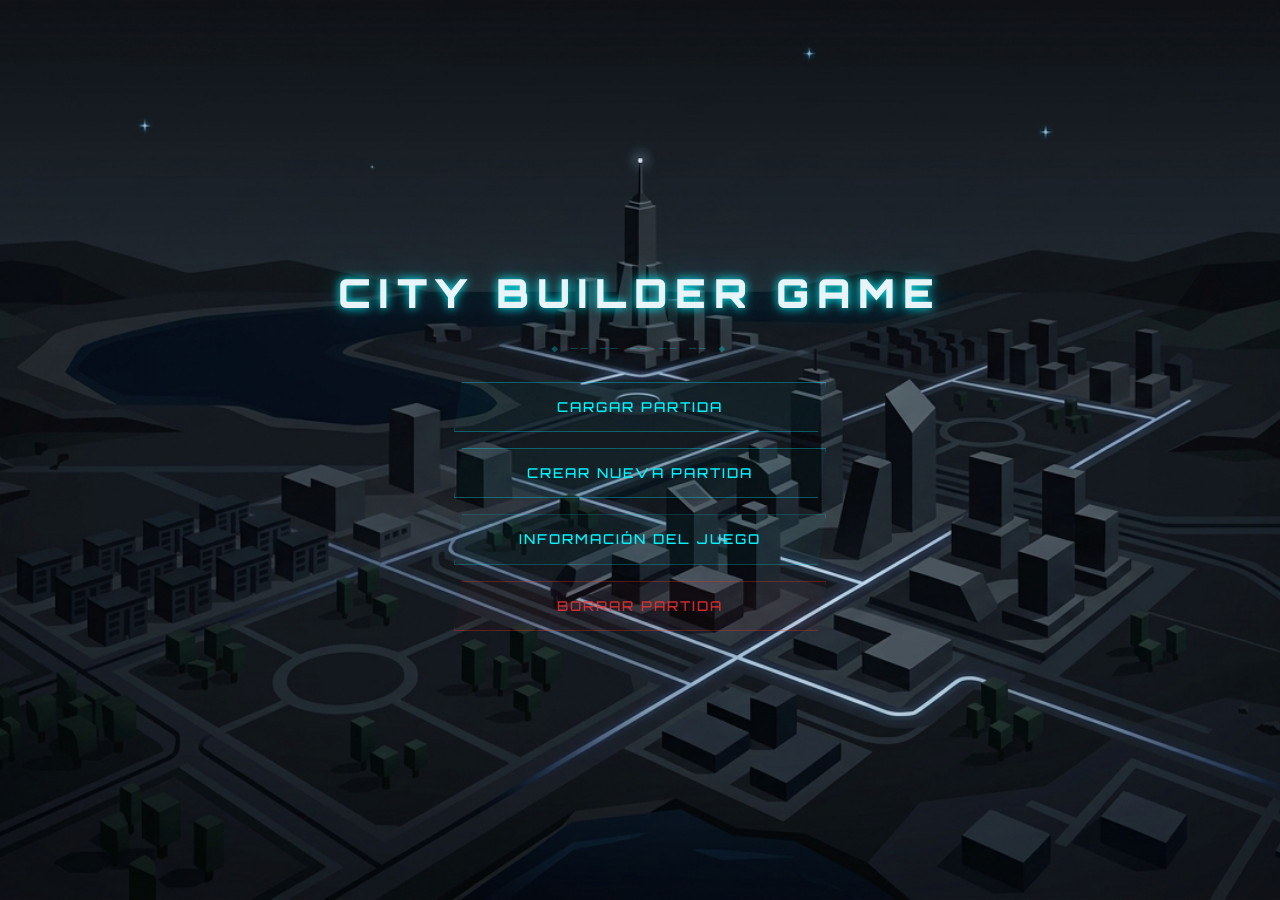
==== index.html @ 66d09039 "First commit" ====
<!DOCTYPE html>
<html lang="es">

<head>
    <meta charset="UTF-8">
    <meta name="viewport" content="width=device-width, initial-scale=1.0">
    <title>City Builder Game</title>
    <link href="https://cdn.jsdelivr.net/npm/bootstrap@5.3.8/dist/css/bootstrap.min.css" rel="stylesheet">
    <link rel="stylesheet" href="base.css">
    <link rel="stylesheet" href="typography.css">
    <link rel="stylesheet" href="buttons.css">
    <link rel="stylesheet" href="screens.css">
    <link rel="stylesheet" href="components.css">
    <link rel="stylesheet" href="panels.css">
    <link rel="stylesheet" href="map.css">
    <link rel="stylesheet" href="responsive.css">

    <!-- MODELOS BASE (van primero porque los demás dependen de ellos) -->
    <script src="../../js/models/Building.js"></script>
    <script src="../../js/models/ResidentialBuilding.js"></script>
    <script src="../../js/models/CommercialBuilding.js"></script>
    <script src="../../js/models/IndustrialBuilding.js"></script>
    <script src="../../js/models/ServiceBuilding.js"></script>
    <script src="../../js/models/UtilityPlant.js"></script>
    <script src="../../js/models/Park.js"></script>
    <script src="../../js/models/Road.js"></script>
    <script src="../../js/models/Cell.js"></script>
    <script src="../../js/models/Grid.js"></script>
    <script src="../../js/models/Citizen.js"></script>
    <script src="../../js/models/City.js"></script>
    <script src="../../js/services/CityService.js"></script>

    <!-- MANAGERS (dependen de los modelos) -->
    <script src="../../js/managers/BuildingManager.js"></script>
    <script src="../../js/managers/CitizenManager.js"></script>
    <script src="../../js/managers/ResourceManager.js"></script>
    <script src="../../js/managers/ScoreManager.js"></script>
    <script src="../../js/managers/TurnSystem.js"></script>

    <!-- SERVICIOS -->
    <script src="../../js/services/NewsService.js"></script>
    <script src="../../js/services/WeatherService.js"></script>
    <script src="../../js/services/RoutingService.js"></script>

    <!-- UI -->
    <script src="../../js/ui/GridRenderer.js"></script>
    <script src="../../js/ui/EventHandler.js"></script>

    <!-- UTILS -->
    <script src="../../js/utils/helpers.js"></script>
    <script src="../../js/services/CityBuilderStorage.js"></script>

</head>

<body>
    <!-- ==================== PANTALLA DE INICIO  ====================-->
    <div id="initial-page" class="screen active">
        <div class="container min-vh-100 d-flex flex-column justify-content-center align-items-center">
            <div class="text-center mb-4">
                <h1 id="game-title">City Builder Game
                </h1>
            </div>
            <div id="buttons" class="d-grid gap-3 col-11 col-sm-8 col-md-6 col-lg-4 mx-auto">
                <button id="btn-load-game-page" type="button" class="btn btn-primary btn-lg shadow-sm">Cargar
                    partida</button>
                <button id="btn-new-city-page" type="button" class="btn btn-light btn-lg shadow-sm">Crear nueva
                    partida</button>
                <button id="btn-game-rules-page" type="button" class="btn btn-light btn-lg shadow-sm">Información del
                    juego</button>
                <button id="btn-delete-game-page" type="button" class="btn btn-danger btn-lg shadow-sm">Borrar
                    partida</button>
            </div>
        </div>
    </div>

    <!-- ==================== PANTALLA CARGAR CIUDAD ==================== -->
    <div id="load-game-page" class="screen load-game city-creation">
        <button class="btn btn-black btn-back" id="return">← Volver</button>
        <div class="create-container">
            <div class="create-header">
                <h1 class="screen-title d-flex flex-column justify-content-center text-center">
                    Cargar partida
                </h1>
            </div>

            <div class="form-section">
                <h2 class="screen-title">Selecciona una ciudad guardada</h2>
                <div id="saved-games-list" class="list-group">
                    <h2 class="screen-subtitle">No hay ciudades guardadas</h2>
                </div>

            </div>

            <div class="d-grid mt-3" id="button-div">
                <button class="btn-primary btn-xl btn-full" id="btn-load-game">
                    Cargar Ciudad
                </button>
            </div>
            <div class="d-grid mt-3">
                <button class="btn-primary btn-xl btn-full" id="btn-load-json">
                    Importar ciudad desde JSON
                </button>
            </div>
        </div>
    </div>

    <!-- ==================== PANTALLA INFORMACION DE JUEGO ==================== -->
    <div id="game-info-page" class="screen">
        <button class="btn btn-black btn-back" id="btn-info-back-page">← Volver</button>
        <div class="create-container">
            <div class="create-header">
                <h1 class="screen-title d-flex flex-column justify-content-center text-center">Información del juego
                </h1>
            </div>
            <p class="parragraph-info-page">Asumes el rol de alcalde de una ciudad virtual con el objetivo de hacerla
                crecer y prosperar. Cuentas con
                un capital inicial de <span id="dinero">$50,000</span> para comenzar a construir la infraestructura.
                Las calles deben
                establecerse antes que cualquier edificio, ya que toda construcción requiere una vía adyacente. Es
                indispensable que construyas plantas de electricidad y agua para mantener la ciudad en funcionamiento —
                si alguno de estos recursos se agota, la partida finaliza. La construcción de zonas residenciales te
                permitirá atraer habitantes, los comercios e industrias les ofrecerán empleo, y los servicios como
                parques u hospitales mantendrán su bienestar. El juego avanza por turnos: en cada uno se generan
                recursos, crece la población y se actualiza tu puntuación. Tu desempeño se evalúa en función del tamaño
                de la ciudad, la economía y la felicidad de tus ciudadanos. Las decisiones que tomes definirán el futuro
                de tu ciudad.</p>
        </div>
    </div>

    <!-- ==================== PANTALLA BORRAR PARTIDA ==================== -->
    <div id="delete-game-page" class="screen">
        <button class="btn btn-black btn-back" id="return-page">← Volver</button>
        <div class="create-container">
            <div class="create-header">
                <h1 class="screen-title d-flex flex-column justify-content-center text-center">
                    Borrar partida
                </h1>
            </div>
            <div class="form-section">
                <h2 class="screen-title">Selecciona una ciudad guardada</h2>
                <div id="delete-games-list" class="list-group">
                    <h2 class="screen-subtitle">No hay ciudades guardadas</h2>
                </div>

            </div>
            <div class="d-grid mt-3">
                <button class="btn-primary btn-xl btn-full" id="delete-game-button">Borrar partida</button>
            </div>
        </div>
    </div>

    <!-- ==================== PANTALLA CREACIÓN DE CIUDAD ==================== -->
    <div id="city-info-page" class="screen city-creation">
        <button class="btn btn-black btn-back" id="btn-back-page">← Volver</button>
        <div class="create-container">
            <div class="create-header">
                <h1 id="title" class="d-flex flex-column justify-content-center align-items-center">
                    Fundar Nueva Ciudad</h1>
            </div>

            <!-- Identidad -->
            <div class="form-section">
                <h2 class="screen-title">Identidad</h2>
                <div class="row g-3">
                    <div class="col-l-12 col-sm-6">
                        <label
                            class="screen-subtitle d-flex flex-column justify-content-center align-items-center">Nombre
                            de la Ciudad</label>
                        <input type="text" id="input-city-name" class="form-control form-input" maxlength="1000"
                            placeholder="Ej: Manizales" required />
                    </div>
                    <div class="col-12 col-sm-6">
                        <label
                            class="screen-subtitle d-flex flex-column justify-content-center align-items-center">Nombre
                            del Alcalde</label>
                        <input type="text" id="input-mayor-name" class="form-control form-input" maxlength="50"
                            placeholder="Ingresa un nombre" required />
                    </div>
                </div>
            </div>

            <!-- Región -->
            <div class="form-section">
                <h2 class="screen-title">Región Geográfica
                </h2>
                <div class="row g-3">
                    <div class="col-12">
                        <label
                            class="screen-subtitle form-label d-flex flex-column justify-content-center align-items-center">Ciudad
                            de Colombia</label>
                        <select id="input-region" class="form-select form-input">
                            <option value="" required>— Selecciona una opción —</option>
                        </select>
                    </div>
                </div>
            </div>

            <!-- Configuracion del juego -->

            <div class="form-section">
                <h2 class="screen-title">Configuración del
                    juego
                </h2>
                <div class="row g-3">
                    <div class="col-12 col-sm-4">

                        <label
                            class="screen-subtitle d-flex flex-column justify-content-center align-items-center">Tamaño
                            del Mapa</label>
                        <div class="range-container">
                            <input type="range" id="input-map-size" class="screen-subtitle form-range" min="15" max="30"
                                value=15 step="1" />
                            <span id="map-size-display" class="screen-title range-display">15×15</span>
                        </div>
                    </div>
                    <div class="col-12 col-sm-4">
                        <label
                            class="screen-subtitle form-label d-flex flex-column justify-content-center align-items-center">Duración
                            del Turno (seg)</label>
                        <input type="number" id="input-turn-duration" class="form-control form-input" min="5" max="120"
                            value="5" required />
                    </div>
                    <div class="col-12 col-sm-4">
                        <label
                            class="screen-subtitle form-label d-flex flex-column justify-content-center align-items-center">Tasa
                            de Crecimiento (ciudadanos/turno)</label>
                        <input type="number" id="input-growth-rate" class="form-control form-input" min="1" max="10"
                            value="1" required />
                    </div>

                    <div class="row g-3">
                        <div class="col-12 col-sm-4">
                            <label
                                class=" screen-subtitle form-label d-flex flex-column justify-content-center align-items-center">Electricidad
                                inicial</label>
                            <input type="number" id="input-init-electricity" class="form-control form-input" min="0"
                                value="0" />
                        </div>
                        <div class="col-12 col-sm-4">
                            <label
                                class="screen-subtitle form-label d-flex flex-column justify-content-center align-items-center">Agua
                                inicial</label>
                            <input type="number" id="input-init-water" class="form-control form-input" min="0"
                                value="0" />
                        </div>
                        <div class="col-12 col-sm-4">
                            <label
                                class="screen-subtitle form-label d-flex flex-column justify-content-center align-items-center">Alimentos
                                iniciales</label>
                            <input type="number" id="input-init-food" class="form-control form-input" min="0"
                                value="0" />
                        </div>
                    </div>
                </div>
            </div>

            <!-- Acción -->
            <div class="d-grid mt-3" id="button-div">
                <button class="btn-primary btn-xl btn-full" id="btn-create-game">
                    🏗️ Fundar Ciudad
                </button>
            </div>
        </div>
    </div>

    <!--  ==================== PANTALLA DE JUEGO  ====================-->
    <div id="game-page" class=" screen city-creation">
        <header id="header">
            <div id="header-inner">

                <!-- Izquierda: botón + ciudad/alcalde -->
                <div id="header-left">
                    <button type="button" id="return-start-page">Menú principal</button>
                    <br>
                    <div id="container-city">
                        <h6 id="city-name"></h6>
                        <h6 id="city-mayor"></h6>
                    </div>
                </div>

                <!-- Centro: título -->
                <div id="header-center">
                    <h3 id="screen-title">City Builder Game</h3>
                </div>

                <!-- Derecha: recursos -->
                <div id="header-right">
                    <br>
                    <div id="resources-edit-panel" class="mb-4">
                        <span id="money">💵 $50,000</span>
                        <div class="resource-edit-row">
                            <label class="resource-edit-label">⚡</label>
                            <input type="number" id="edit-electricity" class="resource-edit-input" min="0" value="0" />
                            <button class="resource-edit-btn" data-resource="electricity">✓</button>
                        </div>
                        <div class="resource-edit-row">
                            <label class="resource-edit-label">💧</label>
                            <input type="number" id="edit-water" class="resource-edit-input" min="0" value="0" />
                            <button class="resource-edit-btn" data-resource="water">✓</button>
                        </div>
                        <div class="resource-edit-row">
                            <label class="resource-edit-label">🌾</label>
                            <input type="number" id="edit-food" class="resource-edit-input" min="0" value="0" />
                            <button class="resource-edit-btn" data-resource="food">✓</button>
                        </div>
                        <span id="population">👥 0</span>
                        <span id="happiness">😊 0%</span>
                    </div>
                    <div class="puntuation">
                        <h5 class="subtitles">Puntuación</h5>
                        <div id="score-panel">
                            <h4>0</h4>
                        </div>
                    </div>

                </div>
        </header>
        <div class="row">
            <aside class="col-lg-2 bg-light sidebar p-3">
                <h5 class="subtitles">Construcción</h5>

                <div class="list-group">
                    <div id="house-actions" class="d-flex flex-row">
                        <button id="btn-house" class="list-group-item list-group-item-action"
                            data-image="../../assets/icons/House.png" data-type="house">Casa</button>
                        <button class="chevron" data-target="house-info">∨</button>
                    </div>
                    <div id="house-info"></div>

                    <div id="apartment-actions" class="d-flex flex-row">
                        <button id="btn-apartment" class="list-group-item list-group-item-action"
                            data-image="../../assets/icons/Apartment.png" data-type="apartment">Apartamento</button>
                        <button class="chevron" data-target="apartment-info">∨</button>
                    </div>
                    <div id="apartment-info"></div>

                    <div id="store-actions" class="d-flex flex-row">
                        <button id="btn-store" class="list-group-item list-group-item-action"
                            data-image="../../assets/icons/Store.png" data-type="store">Tienda</button>
                        <button class="chevron" data-target="store-info">∨</button>
                    </div>
                    <div id="store-info"></div>

                    <div id="mall-actions" class="d-flex flex-row">
                        <button id="btn-commercial-center" class="list-group-item list-group-item-action"
                            data-image="../../assets/icons/Mall.png" data-type="commercial-center">Centro
                            Comercial</button>
                        <button class="chevron" data-target="mall-info">∨</button>
                    </div>
                    <div id="mall-info"></div>

                    <div id="factory-actions" class="d-flex flex-row">
                        <button id="btn-factory" class="list-group-item list-group-item-action"
                            data-image="../../assets/icons/Factory.png" data-type="factory">Fábrica</button>
                        <button class="chevron" data-target="factory-info">∨</button>
                    </div>
                    <div id="factory-info"></div>

                    <div id="farm-actions" class="d-flex flex-row">
                        <button id="btn-farm" class="list-group-item list-group-item-action"
                            data-image="../../assets/icons/Farm.png" data-type="farm">Granja</button>
                        <button class="chevron" data-target="farm-info">∨</button>
                    </div>
                    <div id="farm-info"></div>

                    <div id="police-actions" class="d-flex flex-row">
                        <button id="btn-police-station" class="list-group-item list-group-item-action"
                            data-image="../../assets/icons/Police-station.png"
                            data-type="police-station">Policía</button>
                        <button class="chevron" data-target="police-info">∨</button>
                    </div>
                    <div id="police-info"></div>

                    <div id="firestation-actions" class="d-flex flex-row">
                        <button id="btn-firefighters" class="list-group-item list-group-item-action"
                            data-image="../../assets/icons/Firefighter-station.png"
                            data-type="firefighter-station">Bomberos</button>
                        <button class="chevron" data-target="firestation-info">∨</button>
                    </div>
                    <div id="firestation-info"></div>

                    <div id="hospital-actions" class="d-flex flex-row">
                        <button id="btn-hospital" class="list-group-item list-group-item-action"
                            data-image="../../assets/icons/Hospital.png" data-type="hospital">Hospital</button>
                        <button class="chevron" data-target="hospital-info">∨</button>
                    </div>
                    <div id="hospital-info"></div>

                    <div id="electricPlant-actions" class="d-flex flex-row">
                        <button id="btn-power-plant" class="list-group-item list-group-item-action"
                            data-image="../../assets/icons/Power-plant.png" data-type="power-plant">Planta
                            Eléctrica</button>
                        <button class="chevron" data-target="electricPlant-info">∨</button>
                    </div>
                    <div id="electricPlant-info"></div>

                    <div id="waterPlant-actions" class="d-flex flex-row">
                        <button id="btn-water-plant" class="list-group-item list-group-item-action"
                            data-image="../../assets/icons/Water-plant.png" data-type="water-plant">Planta de
                            Agua</button>
                        <button class="chevron" data-target="waterPlant-info">∨</button>
                    </div>
                    <div id="waterPlant-info"></div>

                    <div id="park-actions" class="d-flex flex-row">
                        <button id="btn-park" class="list-group-item list-group-item-action"
                            data-image="../../assets/icons/Park.png" data-type="park">Parque</button>
                        <button class="chevron" data-target="park-info">∨</button>
                    </div>
                    <div id="park-info"></div>

                    <div id="road-actions" class="d-flex flex-row">
                        <button id="btn-road" class="list-group-item list-group-item-action"
                            data-image="../../assets/icons/Road.png" data-type="road">Vía</button>
                        <button class="chevron" data-target="road-info">∨</button>
                    </div>
                    <div id="road-info"></div>

                    <button id="btn-demolish" class="list-group-item list-group-item-action text-danger"
                        data-type="demolish">Demoler</button>

                    <hr>
                    <button id="btn-route" class="btn btn-primary w-100 mb-2">Calcular Ruta</button>
                    <button id="export" class="btn btn-warning w-100">Exportar</button>
                </div>
            </aside>

            <!-- Mapa Central -->
            <main id="map-container" class="col-lg-7 p-3">
                <table id="grid"></table>
            </main>

            <!-- Sidebar Derecho -->
            <aside class="col-lg-3 bg-light p-3">

                <h5 class="subtitles">Clima</h5>
                <div id="weather-widget" class="mb-4">
                    <p id="city-temperature">Temperatura: -- °C</p>
                    <p id="city-condition">Condición: --</p>
                    <p id="city-humidity">Humedad: --%</p>
                    <p id="city-wind-velocity">Velocidad del viento: --</p>
                </div>

                <h5 class="subtitles">Noticias</h5>
                <div id="news-panel">
                    <div class="card mb-2">
                        <div class="card-body">
                            <h6 id="news-title">Título noticia</h6>
                            <p id="news-info">Descripción breve...</p>
                        </div>
                    </div>
                </div>

                <hr>

            </aside>

        </div>
    </div>

    <!--  ==================== PANTALLA DE GAME OVER  ====================-->
    <div id="game-over-page" class="screen city-creation">
        <div class="game-over-container">
            <h1 id="game-over-title">⚠ CIUDAD COLAPSADA</h1>
            <p id="game-over-reason"></p>
            <p id="game-over-score"></p>
            <button type="button" id="btn-game-over-menu" class="btn-back">← Volver al menú</button>
        </div>
    </div>
</body>

</html>
---- base.css ----
@import url('https://fonts.googleapis.com/css2?family=Orbitron:wght@400;500;700;900&family=Share+Tech+Mono&family=Exo+2:wght@300;400;600;700&display=swap');

:root {
    --neon-cyan: #00f5ff;
    --neon-green: #39ff14;
    --neon-amber: #ffb700;
    --neon-red: #ff3131;
    --bg-deep: #050810;
    --bg-panel: #0a0f1e;
    --bg-card: #0d1428;
    --bg-surface: #111827;
    --border-glow: rgba(0, 245, 255, 0.25);
    --border-subtle: rgba(0, 245, 255, 0.08);
    --text-primary: #e8f4f8;
    --text-secondary: #8bafc4;
    --text-muted: #4a6b7c;
    --shadow-neon: 0 0 20px rgba(0, 245, 255, 0.3), 0 0 60px rgba(0, 245, 255, 0.1);
    --shadow-panel: 0 8px 32px rgba(0, 0, 0, 0.6), 0 2px 8px rgba(0, 0, 0, 0.4);
    --grid-line: rgba(0, 245, 255, 0.04);
}

*, *::before, *::after {
    box-sizing: border-box;
    margin: 0;
    padding: 0;
}

html {
    scroll-behavior: smooth;
}

body {
    font-family: 'Exo 2', sans-serif;
    background-color: var(--bg-deep);
    color: var(--text-primary);
    min-height: 100vh;
    overflow-x: hidden;
    position: relative;
    /* ← elimina display: flex, align-items y justify-content */
}

/* Grid de fondo atmosférico */
body::before {
    content: '';
    position: fixed;
    inset: 0;
    background-image:
        linear-gradient(var(--grid-line) 1px, transparent 1px),
        linear-gradient(90deg, var(--grid-line) 1px, transparent 1px);
    background-size: 40px 40px;
    pointer-events: none;
    z-index: 0;
}

/* Gradiente de viñeta */
body::after {
    content: '';
    position: fixed;
    inset: 0;
    background: radial-gradient(ellipse at center, transparent 40%, rgba(5, 8, 16, 0.7) 100%);
    pointer-events: none;
    z-index: 0;
}

/* Scrollbar personalizado */
::-webkit-scrollbar { width: 6px; height: 6px; }
::-webkit-scrollbar-track { background: var(--bg-deep); }
::-webkit-scrollbar-thumb { background: var(--neon-cyan); border-radius: 3px; opacity: 0.5; }
::-webkit-scrollbar-thumb:hover { background: var(--neon-cyan); }
---- typography.css ----
/* ===== TÍTULOS ===== */
#screen-title,
#title,
#game-title {
    font-family: 'Orbitron', sans-serif;
    font-weight: 900;
    letter-spacing: 0.2em;
    text-transform: uppercase;
    color: var(--text-primary);
    text-shadow: 0 0 10px var(--neon-cyan), 0 0 30px rgba(0, 245, 255, 0.3);
    margin-bottom: 1.5rem !important;
    line-height: 1.2;
}

.screen-title {
    font-family: 'Orbitron', sans-serif;
    font-weight: 700;
    letter-spacing: 0.15em;
    text-transform: uppercase;
    color: var(--text-primary);
    text-shadow: 0 0 8px rgba(0, 245, 255, 0.4);
    margin-bottom: 1rem !important;
    font-size: 1rem;
    position: relative;
    display: inline-block;
}

.screen-title::after {
    content: '';
    position: absolute;
    bottom: -4px;
    left: 0;
    width: 40px;
    height: 2px;
    background: var(--neon-cyan);
    box-shadow: 0 0 8px var(--neon-cyan);
}

.screen-subtitle {
    font-family: 'Exo 2', sans-serif;
    font-weight: 400;
    color: var(--text-secondary);
    font-size: 0.85rem;
    letter-spacing: 0.05em;
}

.subtitles {
    font-family: 'Orbitron', sans-serif;
    font-weight: 700;
    font-size: 0.75rem;
    letter-spacing: 0.2em;
    text-transform: uppercase;
    text-align: center;
    color: var(--neon-cyan);
    margin-bottom: 0.75rem;
    text-shadow: 0 0 8px rgba(21, 45, 45, 0.5);
}

.article-title {
    font-family: 'Exo 2', sans-serif;
    font-weight: 600;
    font-size: 0.85rem;
    color: var(--text-primary);
    line-height: 1.3;
}

.parragraph-info-page {
    font-family: 'Exo 2', sans-serif;
    font-weight: 400;
    letter-spacing: 0.03em;
    color: var(--text-secondary);
    line-height: 1.8;
    font-size: 1rem;
    max-width: 700px;
    margin: 0 auto 2rem auto;
    border-left: 2px solid var(--neon-cyan);
    padding-left: 1.5rem;
}

#dinero {
    font-family: 'Share Tech Mono', monospace;
    font-weight: 700;
    color: var(--neon-amber);
    text-shadow: 0 0 8px rgba(255, 183, 0, 0.5);
}

/* Recursos en el header */
#money, #electricity, #water, #food, #population, #happiness {
    font-family: 'Share Tech Mono', monospace;
    font-size: 0.85rem;
    letter-spacing: 0.05em;
    padding: 3px 10px;
    background: rgba(0, 245, 255, 0.05);
    border: 1px solid var(--border-subtle);
    border-radius: 3px;
    transition: all 0.3s;
    white-space: nowrap;
}

#money { color: var(--neon-amber); border-color: rgba(255, 183, 0, 0.2); }
#electricity { color: #ffe066; border-color: rgba(255, 224, 102, 0.2); }
#water { color: #60b4ff; border-color: rgba(96, 180, 255, 0.2); }
#food { color: var(--neon-green); border-color: rgba(57, 255, 20, 0.2); }
#population { color: var(--neon-cyan); border-color: var(--border-subtle); }
#happiness { color: #ff9ff3; border-color: rgba(255, 159, 243, 0.2); }

#city-name, #city-mayor {
    font-family: 'Share Tech Mono', monospace;
    font-size: 0.75rem;
    color: var(--text-secondary);
    letter-spacing: 0.08em;
}
---- buttons.css ----
/* ===== BOTONES MENÚ PRINCIPAL ===== */
#buttons .btn {
    background: transparent;
    border: 1px solid var(--border-glow);
    border-radius: 0;
    font-family: 'Orbitron', sans-serif;
    font-weight: 500;
    font-size: 0.85rem;
    text-transform: uppercase;
    letter-spacing: 0.15em;
    padding: 14px 24px;
    transition: all 0.3s cubic-bezier(0.25, 0.8, 0.25, 1);
    position: relative;
    overflow: hidden;
    clip-path: polygon(8px 0%, 100% 0%, calc(100% - 8px) 100%, 0% 100%);
}

#buttons .btn::before {
    content: '';
    position: absolute;
    inset: 0;
    background: linear-gradient(90deg, transparent, rgba(0, 245, 255, 0.05), transparent);
    transform: translateX(-100%);
    transition: transform 0.5s ease;
}

#buttons .btn:hover::before {
    transform: translateX(100%);
}

#buttons .btn-primary,
#buttons .btn-light {
    border-color: rgba(0, 245, 255, 0.3);
    color: var(--neon-cyan);
    background: rgba(0, 245, 255, 0.03);
}

#buttons .btn-primary:hover,
#buttons .btn-light:hover {
    background: rgba(0, 245, 255, 0.1);
    border-color: var(--neon-cyan);
    color: #fff;
    box-shadow: var(--shadow-neon), inset 0 0 20px rgba(0, 245, 255, 0.05);
    transform: translateY(-2px);
    text-shadow: 0 0 8px var(--neon-cyan);
}

#buttons .btn-danger {
    border-color: rgba(255, 49, 49, 0.3);
    color: rgba(255, 49, 49, 0.8);
    background: rgba(255, 49, 49, 0.03);
}

#buttons .btn-danger:hover {
    background: rgba(255, 49, 49, 0.1);
    border-color: var(--neon-red);
    color: #fff;
    box-shadow: 0 0 20px rgba(255, 49, 49, 0.4), 0 0 60px rgba(255, 49, 49, 0.1);
    transform: translateY(-2px);
    text-shadow: 0 0 8px var(--neon-red);
}

/* ===== BOTÓN VOLVER ===== */
.btn-back,
#return, #return-page, #btn-back-page, #btn-info-back-page {
    font-family: 'Orbitron', sans-serif;
    font-size: 0.7rem;
    font-weight: 500;
    letter-spacing: 0.15em;
    text-transform: uppercase;
    color: var(--text-secondary) !important;
    background: transparent;
    border: 1px solid var(--border-subtle);
    padding: 8px 16px;
    border-radius: 0;
    position: absolute !important;
    top: 20px;
    left: 20px;
    z-index: 10;
    transition: all 0.3s;
    clip-path: polygon(6px 0%, 100% 0%, calc(100% - 6px) 100%, 0% 100%);
}

.btn-back:hover,
#return:hover, #return-page:hover, #btn-back-page:hover, #btn-info-back-page:hover {
    color: var(--neon-cyan) !important;
    border-color: var(--border-glow);
    background: rgba(0, 245, 255, 0.05);
    box-shadow: 0 0 10px rgba(0, 245, 255, 0.2);
}

/* ===== BOTÓN FUNDAR CIUDAD ===== */
#btn-create-game {
    font-family: 'Orbitron', sans-serif;
    font-weight: 700;
    font-size: 0.9rem;
    letter-spacing: 0.2em;
    text-transform: uppercase;
    background: linear-gradient(135deg, rgba(0, 245, 255, 0.15), rgba(0, 245, 255, 0.05));
    border: 1px solid var(--neon-cyan);
    color: var(--neon-cyan);
    padding: 16px 32px;
    border-radius: 0;
    cursor: pointer;
    transition: all 0.3s;
    width: 100%;
    clip-path: polygon(12px 0%, 100% 0%, calc(100% - 12px) 100%, 0% 100%);
    text-shadow: 0 0 8px rgba(0, 245, 255, 0.5);
}

#btn-create-game:hover {
    background: linear-gradient(135deg, rgba(0, 245, 255, 0.25), rgba(0, 245, 255, 0.1));
    box-shadow: var(--shadow-neon);
    transform: translateY(-2px);
    color: #fff;
}

/* ===== BOTÓN CARGAR / BORRAR ===== */
#btn-load-game,
#delete-game-button, #btn-load-json {
    font-family: 'Orbitron', sans-serif;
    font-weight: 700;
    font-size: 0.8rem;
    letter-spacing: 0.15em;
    text-transform: uppercase;
    background: rgba(0, 245, 255, 0.08);
    border: 1px solid var(--border-glow);
    color: var(--neon-cyan);
    padding: 14px 24px;
    border-radius: 0;
    cursor: pointer;
    transition: all 0.3s;
    width: 100%;
    clip-path: polygon(10px 0%, 100% 0%, calc(100% - 10px) 100%, 0% 100%);
}

#btn-load-game:hover {
    background: rgba(0, 245, 255, 0.15);
    box-shadow: var(--shadow-neon);
    color: #fff;
}

#delete-game-button {
    border-color: rgba(255, 49, 49, 0.4);
    color: var(--neon-red);
    background: rgba(255, 49, 49, 0.05);
}

#delete-game-button:hover {
    background: rgba(255, 49, 49, 0.15);
    box-shadow: 0 0 20px rgba(255, 49, 49, 0.3);
    color: #fff;
}

/* ===== BOTONES SIDEBAR JUEGO ===== */
.list-group-item {
    background: transparent !important;
    border: none !important;
    border-bottom: 1px solid var(--border-subtle) !important;
    color: var(--text-secondary) !important;
    font-family: 'Exo 2', sans-serif;
    font-size: 0.82rem;
    font-weight: 600;
    letter-spacing: 0.05em;
    text-transform: uppercase;
    padding: 8px 12px !important;
    transition: all 0.2s;
    border-radius: 0 !important;
    position: relative;
}

.list-group-item::before {
    content: '▸';
    color: var(--neon-cyan);
    opacity: 0;
    margin-right: 6px;
    transition: opacity 0.2s;
    font-size: 0.7rem;
}

.list-group-item:hover {
    background: rgba(0, 245, 255, 0.06) !important;
    color: var(--neon-cyan) !important;
    padding-left: 18px !important;
}

.list-group-item:hover::before {
    opacity: 1;
}

.list-group-item.active {
    background: rgba(0, 245, 255, 0.12) !important;
    color: var(--neon-cyan) !important;
    border-color: var(--border-glow) !important;
    box-shadow: inset 2px 0 0 var(--neon-cyan);
    text-shadow: 0 0 6px rgba(0, 245, 255, 0.4);
}

.list-group-item.text-danger {
    color: rgba(255, 49, 49, 0.7) !important;
}

.list-group-item.text-danger:hover {
    color: var(--neon-red) !important;
    background: rgba(255, 49, 49, 0.06) !important;
}

/* Botones acción sidebar */
#btn-route {
    font-family: 'Orbitron', sans-serif;
    font-size: 0.65rem;
    letter-spacing: 0.1em;
    background: rgba(0, 245, 255, 0.08);
    border: 1px solid var(--border-glow);
    color: var(--neon-cyan);
    border-radius: 0;
    transition: all 0.3s;
    clip-path: polygon(6px 0%, 100% 0%, calc(100% - 6px) 100%, 0% 100%);
}

#export{
    font-family: 'Orbitron', sans-serif;
    font-size: 0.65rem;
    letter-spacing: 0.1em;
    background: rgba(0, 245, 255, 0.08);
    border: 1px solid var(--border-glow);
    color: var(--neon-green);
    border-radius: 0;
    transition: all 0.3s;
    clip-path: polygon(6px 0%, 100% 0%, calc(100% - 6px) 100%, 0% 100%);
}

#btn-load-json{
    color: var(--neon-green);
}

#btn-route:hover, #btn-route.active {
    background: rgba(0, 245, 255, 0.2);
    box-shadow: 0 0 12px rgba(0, 245, 255, 0.3);
    color: #fff;
}

#save-game-button {
    font-family: 'Orbitron', sans-serif;
    font-size: 0.65rem;
    letter-spacing: 0.1em;
    background: rgba(57, 255, 20, 0.08);
    border: 1px solid rgba(57, 255, 20, 0.3);
    color: var(--neon-green);
    border-radius: 0;
    transition: all 0.3s;
    clip-path: polygon(6px 0%, 100% 0%, calc(100% - 6px) 100%, 0% 100%);
}

#save-game-button:hover {
    background: rgba(57, 255, 20, 0.15);
    box-shadow: 0 0 12px rgba(57, 255, 20, 0.3);
    color: #fff;
}

/* Botón menú principal */
#return-start-page {
    font-family: 'Orbitron', sans-serif;
    font-size: 0.6rem;
    letter-spacing: 0.1em;
    text-transform: uppercase;
    background: rgba(0, 245, 255, 0.05);
    border: 1px solid var(--border-subtle);
    color: var(--text-secondary);
    padding: 6px 12px;
    width: auto;
    min-width: 110px;
    transition: all 0.3s;
    border-radius: 0;
}

#return-start-page:hover {
    color: var(--neon-cyan);
    border-color: var(--border-glow);
    background: rgba(0, 245, 255, 0.1);
}

.chevron {
    background: transparent;
    border: none;
    border-bottom: 1px solid var(--border-subtle);
    color: white;
    font-size: 0.7rem;
    padding: 8px 8px;
    cursor: pointer;
    transition: all 0.2s;
    font-family: 'Share Tech Mono', monospace;
    line-height: 1;
    flex-shrink: 0;
}

.chevron:hover {
    color: var(--neon-cyan);
    text-shadow: 0 0 6px rgba(0, 245, 255, 0.6);
    background: rgba(0, 245, 255, 0.06);
}

.chevron.open {
    color: var(--neon-cyan);
    text-shadow: 0 0 8px rgba(0, 245, 255, 0.5);
}

.building-info-list{
    color: white;
    text-shadow: 0 0 8px rgba(0, 245, 255, 0.5);
}
---- screens.css ----
/* ===== SISTEMA DE PANTALLAS ===== */
html, body {
    height: 100%;
    overflow: hidden; /* ← el body no hace scroll, solo la pantalla activa */
}

.screen {
    display: none;
    width: 100%;
    height: 100vh;
    overflow-y: auto;
    overflow-x: hidden;
    position: fixed; /* ← cada pantalla ocupa toda la ventana */
    top: 0;
    left: 0;
    z-index: 0;
}

.screen.active {
    display: block;
    z-index: 1;
}

/* ===== FONDOS ===== */
#initial-page {
    background-image: url('../../assets/FondoInicio.png');
    background-size: cover;
    background-position: center;
    background-repeat: no-repeat;
    background-color: var(--bg-deep);
    display: flex;
    align-items: center;
    justify-content: center;
}

#load-game-page,
#delete-game-page,
#game-info-page {
    background-image: url('../../assets/FondoCargarBorrarInfo.jpeg');
    background-size: cover;
    background-position: center;
    background-repeat: no-repeat;
    background-color: var(--bg-deep);
}

#city-info-page {
    background-image: url('../../assets/FondoCrearCiudad.png');
    background-size: cover;
    background-position: center;
    background-repeat: no-repeat;
    background-color: var(--bg-deep);
}

#game-page {
    background-color: var(--bg-deep);
    padding: 0;
    display: flex;
    flex-direction: column;
}

/* ===== ANIMACIÓN TÍTULO INICIO ===== */
#initial-page #screen-title {
    font-size: clamp(1.8rem, 5vw, 3.5rem);
    animation: titleGlow 3s ease-in-out infinite alternate;
}

@keyframes titleGlow {
    from { text-shadow: 0 0 10px var(--neon-cyan), 0 0 30px rgba(0, 245, 255, 0.3); }
    to   { text-shadow: 0 0 20px var(--neon-cyan), 0 0 60px rgba(0, 245, 255, 0.5), 0 0 100px rgba(0, 245, 255, 0.2); }
}

#initial-page .text-center::after {
    content: '◆ ── ── ── ── ── ◆';
    display: block;
    font-family: 'Share Tech Mono', monospace;
    color: rgba(0, 245, 255, 0.3);
    font-size: 0.7rem;
    letter-spacing: 0.3em;
    margin-top: 0.5rem;
}

#game-over-page {
    background-color: var(--bg-deep);
    display: flex;
    align-items: center;
    justify-content: center;
}

.game-over-container {
    display: flex;
    flex-direction: column;
    align-items: center;
    gap: 20px;
    text-align: center;
    padding: 2rem;
}

#game-over-title {
    font-family: 'Orbitron', sans-serif;
    font-size: clamp(1.5rem, 5vw, 3rem);
    color: var(--neon-red);
    text-shadow: 0 0 20px rgba(255, 49, 49, 0.6), 0 0 60px rgba(255, 49, 49, 0.3);
    animation: titleGlow 1.5s ease-in-out infinite alternate;
    letter-spacing: 0.2em;
}

@keyframes gameOverGlow {
    from { text-shadow: 0 0 20px rgba(255, 49, 49, 0.6); }
    to   { text-shadow: 0 0 40px rgba(255, 49, 49, 0.9), 0 0 80px rgba(255, 49, 49, 0.4); }
}

#game-over-title {
    animation: gameOverGlow 1.5s ease-in-out infinite alternate;
}

#game-over-reason {
    font-family: 'Share Tech Mono', monospace;
    font-size: 1.1rem;
    color: var(--text-secondary);
    letter-spacing: 0.1em;
}

#game-over-score {
    font-family: 'Share Tech Mono', monospace;
    font-size: 1.3rem;
    color: var(--neon-amber);
    text-shadow: 0 0 10px rgba(255, 183, 0, 0.5);
}

#btn-game-over-menu {
    font-family: 'Orbitron', sans-serif;
    font-size: 0.8rem;
    letter-spacing: 0.15em;
    text-transform: uppercase;
    background: rgba(255, 49, 49, 0.08);
    border: 1px solid rgba(255, 49, 49, 0.4);
    color: var(--neon-red);
    padding: 12px 28px;
    border-radius: 0;
    cursor: pointer;
    transition: background-color 0.3s, border-color 0.3s, color 0.3s;
    clip-path: polygon(10px 0%, 100% 0%, calc(100% - 10px) 100%, 0% 100%);
}

#btn-game-over-menu:hover {
    background: rgba(255, 49, 49, 0.2);
    border-color: var(--neon-red);
    color: #fff;
    box-shadow: 0 0 20px rgba(255, 49, 49, 0.4);
}

/* ===== CONTENEDOR FORMULARIOS ===== */
.city-creation {
    font-family: 'Exo 2', sans-serif;
}

.create-container {
    max-width: 860px;
    margin: 0 auto;
    padding: 5rem 2rem 2rem;
    position: relative;
    z-index: 2;
}

.create-header {
    margin-bottom: 1rem;
    text-align: center;
}

.form-section {
    background: rgba(10, 15, 30, 0.7);
    border: 1px solid var(--border-subtle);
    border-top: 1px solid var(--border-glow);
    padding: 1.5rem;
    margin-bottom: 1.5rem;
    position: relative;
    backdrop-filter: blur(10px);
}

.form-section::before {
    content: '';
    position: absolute;
    top: 0;
    left: 0;
    width: 40px;
    height: 2px;
    background: var(--neon-cyan);
    box-shadow: 0 0 8px var(--neon-cyan);
}

.form-section::after {
    content: '';
    position: absolute;
    top: 0;
    right: 0;
    width: 40px;
    height: 2px;
    background: var(--neon-cyan);
    box-shadow: 0 0 8px var(--neon-cyan);
}

.form-input,
.form-control,
.form-select {
    background: rgba(0, 245, 255, 0.03) !important;
    border: 1px solid var(--border-subtle) !important;
    border-radius: 0 !important;
    color: var(--text-primary) !important;
    font-family: 'Share Tech Mono', monospace !important;
    font-size: 0.85rem !important;
    padding: 8px 12px !important;
    transition: all 0.3s;
}

.form-control:focus,
.form-select:focus {
    background: rgba(0, 245, 255, 0.06) !important;
    border-color: var(--border-glow) !important;
    box-shadow: 0 0 0 2px rgba(0, 245, 255, 0.1) !important;
    outline: none !important;
    color: var(--text-primary) !important;
}

.form-control::placeholder {
    color: var(--text-muted) !important;
    font-family: 'Exo 2', sans-serif !important;
}

.form-select option {
    background: var(--bg-panel);
    color: var(--text-primary);
}

.form-range {
    accent-color: var(--neon-cyan);
}

.range-container {
    display: flex;
    align-items: center;
    gap: 12px;
}

.range-display {
    font-family: 'Share Tech Mono', monospace;
    color: var(--neon-cyan);
    font-size: 0.85rem;
    min-width: 60px;
    text-align: right;
    text-shadow: 0 0 6px rgba(0, 245, 255, 0.5);
}

.list-group-item {
    background: rgba(0, 245, 255, 0.03) !important;
    border: 1px solid var(--border-subtle) !important;
    color: var(--text-primary) !important;
    font-family: 'Exo 2', sans-serif !important;
    font-size: 0.9rem !important;
    border-radius: 0 !important;
    margin-bottom: 4px;
    padding: 12px 16px !important;
    transition: all 0.2s;
    text-align: center;
}

.list-group-item span {
    font-family: 'Share Tech Mono', monospace;
    font-size: 0.85rem;
}
---- components.css ----
/* ===== HEADER ===== */
#header {
    position: fixed;
    top: 0;
    left: 0;
    right: 0;
    z-index: 1000;
    background: rgba(5, 8, 16, 0.95);
    border-bottom: 1px solid var(--border-subtle);
    box-shadow: 0 4px 24px rgba(0, 0, 0, 0.6);
}

#header::after {
    content: '';
    position: absolute;
    height: 1px;
    background: linear-gradient(90deg,
            transparent,
            rgba(0, 245, 255, 0.6) 20%,
            rgba(0, 245, 255, 0.8) 50%,
            rgba(0, 245, 255, 0.6) 80%,
            transparent);
    will-change: opacity;
    animation: scanLine 4s ease-in-out infinite;
}

@keyframes scanLine {

    0%,
    100% {
        opacity: 0.4;
    }

    50% {
        opacity: 1;
    }
}

/* ===== LAYOUT HEADER - 3 COLUMNAS EN PC, APILADO EN MÓVIL ===== */
#header-inner {
    display: grid;
    grid-template-columns: 1fr auto 1fr;
    grid-template-rows: auto;
    align-items: center;
    padding: 8px 16px;
    gap: 8px;
}

#header-left {
    display: flex;
    flex-direction: column;
    align-items: flex-start;
    gap: 3px;
    grid-column: 1;
}

#header-center {
    display: flex;
    flex-direction: column;
    align-items: center;
    justify-content: center;
    gap: 2px;
    grid-column: 2;
}

#header-right {
    display: flex;
    flex-direction: column;
    align-items: flex-end;
    gap: 3px;
    grid-column: 3;
}

/* ===== TÍTULO ===== */
#screen-title {
    font-size: 0.85rem !important;
    margin: 0 !important;
    letter-spacing: 0.2em;
    white-space: nowrap;
    text-align: center;
}

/* ===== CIUDAD Y ALCALDE ===== */
#container-city-info {
    display: flex;
    flex-direction: row;
    gap: 10px;
}

#city-name,
#city-mayor {
    font-family: 'Share Tech Mono', monospace;
    font-size: 0.62rem;
    color: var(--text-secondary);
    letter-spacing: 0.06em;
    margin: 0;
}

/* ===== BOTÓN MENÚ PRINCIPAL ===== */
#return-start-page {
    font-family: 'Orbitron', sans-serif;
    font-size: 0.52rem;
    letter-spacing: 0.1em;
    text-transform: uppercase;
    background: rgba(0, 245, 255, 0.05);
    border: 1px solid var(--border-subtle);
    color: var(--text-secondary);
    padding: 4px 10px;
    transition: all 0.3s;
    border-radius: 0;
    white-space: nowrap;
    cursor: pointer;
}

#return-start-page:hover {
    color: var(--neon-cyan);
    border-color: var(--border-glow);
    background: rgba(0, 245, 255, 0.1);
}

/* ===== RECURSOS ===== */
#resource-panel {
    display: flex;
    flex-direction: column;
    align-items: flex-end;
    gap: 3px;
}

#resource-panel-row {
    display: flex;
    flex-direction: row;
    flex-wrap: wrap;
    gap: 3px;
    justify-content: flex-end;
}

#money,
#edit-electricity,
#edit-water,
#edit-food,
#population,
#happiness {
    font-family: 'Share Tech Mono', monospace;
    font-size: 0.72rem;
    padding: 2px 5px;
    background: rgba(0, 245, 255, 0.05);
    border: 2px solid var(--border-subtle);
    border-radius: 3px;
    white-space: nowrap;
}

#money {
    color: var(--neon-amber);
    border-color: rgba(255, 183, 0, 0.2);
}

#edit-electricity {
    color: #ffe066;
    border-color: rgba(255, 224, 102, 0.2);
}

#edit-water {
    color: #60b4ff;
    border-color: rgba(96, 180, 255, 0.2);
}

#edit-food {
    color: var(--neon-green);
    border-color: rgba(57, 255, 20, 0.2);
}

#population {
    color: var(--neon-cyan);
    border-color: var(--border-subtle);
}

#happiness {
    color: #ff9ff3;
    border-color: rgba(255, 159, 243, 0.2);
}

/* ===== PUNTUACIÓN ===== */
.puntuation {
    display: flex;
    flex-direction: row;
    gap: 5px;
    align-items: center;
    border-top: 1px solid var(--border-subtle);
    padding-top: 2px;
}

.puntuation .subtitles {
    font-size: 0.58rem;
    margin: 0;
}

#score-panel h4 {
    font-family: 'Share Tech Mono', monospace;
    font-size: 0.8rem;
    color: var(--neon-amber);
    text-shadow: 0 0 8px rgba(255, 183, 0, 0.5);
    margin: 0;
}

/* ===== RESPONSIVE HEADER ===== */
@media (max-width: 768px) {
    #header-inner {
        grid-template-columns: 1fr;
        grid-template-rows: auto auto auto;
        padding: 6px 12px;
        gap: 5px;
    }

    #header-center {
        grid-column: 1;
        grid-row: 1;
        order: 1;
    }

    #header-right {
        grid-column: 1;
        grid-row: 2;
        order: 2;
        align-items: center;
    }

    #header-left {
        grid-column: 1;
        grid-row: 3;
        order: 3;
        align-items: center;
        width: 100%;
    }

    #resource-panel {
        align-items: center;
    }

    #resource-panel-row {
        justify-content: center;
    }

    #screen-title {
        font-size: 0.78rem !important;
    }

    #money,
    #electricity,
    #water,
    #food,
    #population,
    #happiness {
        font-size: 0.65rem;
        padding: 1px 4px;
    }
}

/* ===== GAME PAGE - OFFSET PARA HEADER FIJO ===== */
/* PC: header ~55px */
#game-page {
    padding-top: 55px;
}

#game-page .row {
    margin-top: 0;
    flex: 1;
    min-height: calc(100vh - 55px);
}

.sidebar {
    height: calc(100vh - 55px);
    background: rgba(8, 12, 22, 0.95) !important;
    border-right: 1px solid var(--border-subtle);
    padding: 16px 12px !important;
    overflow-y: auto;
    position: relative;
}

aside.col-lg-3 {
    height: calc(100vh - 55px);
    background: rgba(8, 12, 22, 0.95) !important;
    border-left: 1px solid var(--border-subtle);
    padding: 16px !important;
    overflow-y: auto;
}

/* Tablet: header ~100px */
@media (max-width: 768px) {
    #game-page {
        padding-top: 105px;
    }

    #game-page .row {
        min-height: calc(100vh - 105px);
    }

    .sidebar {
        height: auto;
    }

    aside.col-lg-3 {
        height: auto;
    }
}

/* Móvil: header ~130px */
@media (max-width: 480px) {
    #game-page {
        padding-top: 135px;
    }

    #game-page .row {
        min-height: calc(100vh - 135px);
    }
}

/* ===== SIDEBAR DECORATIVO ===== */
.sidebar::before {
    content: '';
    position: absolute;
    top: 0;
    right: 0;
    width: 1px;
    height: 100%;
    background: linear-gradient(180deg, transparent, var(--neon-cyan), transparent);
    opacity: 0.3;
}

.sidebar .list-group {
    display: flex;
    flex-direction: column;
    gap: 1px;
}

.sidebar hr {
    border-color: var(--border-subtle);
    margin: 10px 0;
    opacity: 1;
}

aside.col-lg-3 hr {
    border-color: var(--border-subtle);
    opacity: 1;
}

/* ===== WEATHER WIDGET ===== */
#weather-widget {
    background: rgba(0, 245, 255, 0.03);
    border: 1px solid var(--border-subtle);
    padding: 10px;
    margin-bottom: 12px;
    font-family: 'Share Tech Mono', monospace;
}

#weather-widget p {
    font-size: 0.75rem;
    color: var(--text-secondary);
    margin-bottom: 3px;
    letter-spacing: 0.03em;
}

#city-temperature {
    color: var(--neon-amber) !important;
}

#city-condition {
    color: var(--text-primary) !important;
}

#city-humidity {
    color: #60b4ff !important;
}

#city-wind-velocity {
    color: var(--neon-cyan) !important;
}

/* ===== NOTICIAS ===== */
#news-panel {
    display: flex;
    flex-direction: column;
    gap: 8px;
    max-height: 350px;
    overflow-y: auto;
}

#news-panel .card {
    background: rgba(0, 245, 255, 0.03) !important;
    border: 1px solid var(--border-subtle) !important;
    border-radius: 0 !important;
    border-left: 2px solid rgba(0, 245, 255, 0.3) !important;
    transition: all 0.2s;
}

#news-panel .card:hover {
    border-left-color: var(--neon-cyan) !important;
    background: rgba(0, 245, 255, 0.06) !important;
}

#news-panel .card-body {
    padding: 10px 12px;
}

#news-panel .article-title {
    font-size: 0.78rem;
    color: var(--text-primary);
    margin-bottom: 4px;
}

#news-panel p {
    font-size: 0.72rem;
    color: var(--text-muted);
    margin-bottom: 6px;
    line-height: 1.4;
}

#news-panel a {
    font-family: 'Share Tech Mono', monospace;
    font-size: 0.7rem;
    color: var(--neon-cyan);
    text-decoration: none;
    letter-spacing: 0.05em;
}

#news-panel a:hover {
    text-shadow: 0 0 6px var(--neon-cyan);
}

.news-image {
    width: 100%;
    height: 100px;
    object-fit: cover;
    margin-top: 8px;
    filter: saturate(0.7) brightness(0.8);
    border: 1px solid var(--border-subtle);
    transition: filter 0.3s;
}

.news-image:hover {
    filter: saturate(1) brightness(1);
}

/* ===== PANEL EDICIÓN RECURSOS ===== */
#resources-edit-panel {
    display: flex;
    flex-direction: row;
    gap: 6px;
}

.resource-edit-row {
    display: flex;
    align-items: center;
    gap: 6px;
}

.resource-edit-label {
    font-family: 'Share Tech Mono', monospace;
    font-size: 0.72rem;
    color: var(--text-secondary);
    flex: 1;
    white-space: nowrap;
}

.resource-edit-input {
    font-family: 'Share Tech Mono', monospace !important;
    font-size: 0.75rem !important;
    background: rgba(0, 245, 255, 0.03) !important;
    border: 1px solid var(--border-subtle) !important;
    color: var(--text-primary) !important;
    padding: 3px 6px !important;
    width: 55px;
    border-radius: 0 !important;
    text-align: left;
}

.resource-edit-input:focus {
    border-color: var(--border-glow) !important;
    outline: none !important;
    background: rgba(0, 245, 255, 0.06) !important;
}

.resource-edit-btn {
    font-family: 'Share Tech Mono', monospace;
    font-size: 0.75rem;
    background: rgba(57, 255, 20, 0.08);
    border: 1px solid rgba(57, 255, 20, 0.3);
    color: var(--neon-green);
    padding: 3px 8px;
    cursor: pointer;
    border-radius: 0;
    transition: background-color 0.2s, border-color 0.2s;
}

.resource-edit-btn:hover {
    background: rgba(57, 255, 20, 0.2);
    border-color: var(--neon-green);
    color: #fff;
}

input[type="number"]::-webkit-outer-spin-button,
input[type="number"]::-webkit-inner-spin-button {
    -webkit-appearance: none;
    margin: 0;
}
---- panels.css ----
/* panels.css */

/* ===== PANEL DE RECURSOS ===== */
#resource-panel .d-flex.flex-row {
    flex-wrap: wrap;
    gap: 6px !important;
}

/* ===== PUNTUACIÓN ===== */
.puntuation {
    border-top: 1px solid var(--border-subtle);
    padding-top: 6px;
    margin-top: 4px;
}

/* ===== CARDS NOTICIAS ===== */
.card {
    background: var(--bg-card) !important;
    border-color: var(--border-subtle) !important;
}

/* ===== LISTA DE PARTIDAS ===== */
#saved-games-list .list-group-item,
#delete-games-list .list-group-item {
    font-family: 'Share Tech Mono', monospace !important;
    font-size: 0.85rem !important;
    text-transform: none !important;
    letter-spacing: 0.05em !important;
    color: var(--text-primary) !important;
}

/* ===== SEPARADORES ===== */
hr {
    border-color: var(--border-subtle);
    opacity: 1;
}

/* ===== ALERTAS / MODALS ===== */
.alert {
    background: rgba(0, 245, 255, 0.05);
    border: 1px solid var(--border-glow);
    color: var(--text-primary);
    border-radius: 0;
    font-family: 'Exo 2', sans-serif;
}
---- map.css ----
/* ===== CONTENEDOR DEL MAPA ===== */
#map-container {
    background-color: #060c18;
    padding: 1px !important;
    display: flex;
    align-items: flex-start;
    justify-content: center;
    overflow: auto;
    position: relative;
    max-height: calc(100vh - 55px);
}

/* Marco decorativo del mapa */
#map-container::before {
    content: 'CITY MAP // GRID VIEW';
    position: absolute;
    top: 6px;
    left: 16px;
    font-family: 'Share Tech Mono', monospace;
    font-size: 0.6rem;
    color: rgba(0, 245, 255, 0.25);
    letter-spacing: 0.2em;
    pointer-events: none;
}

#map-container::after {

    position: absolute;
    top: 0;
    left: 0;
    right: 0;
    height: 1px;
    background: linear-gradient(90deg, transparent, rgba(0, 245, 255, 0.2), transparent);
}

/* ===== GRID ===== */
#grid {
    display: table !important;
    border-collapse: collapse !important;
    width: fit-content !important;
    table-layout: fixed;
}

#grid tr {
    display: table-row !important;
}

#grid td {
    display: table-cell !important;
}

/* ===== CELDAS ===== */
.cell {
    width: 70px;
    height: 70px;
    border: 1px solid rgba(0, 30, 40, 0.8);
    display: flex;
    margin: 0 !important;
    padding: 0 !important;
    box-sizing: border-box;
    justify-content: center;
    align-items: center;
    overflow: hidden;
    background-color: #0e1e2a;
    position: relative;
    transition: background-color 0.15s, border-color 0.15s;
}

/* Textura de terreno */
.cell::after {
    content: '';
    position: absolute;
    inset: 0;
    background-image:
        radial-gradient(circle at 30% 30%, rgba(255,255,255,0.02) 1px, transparent 1px),
        radial-gradient(circle at 70% 70%, rgba(255,255,255,0.01) 1px, transparent 1px);
    background-size: 8px 8px;
    pointer-events: none;
}

.cell:hover {
    background-color: rgba(0, 80, 120, 0.6);
    border-color: rgba(0, 245, 255, 0.4);
    cursor: crosshair;
    z-index: 2;
    box-shadow: inset 0 0 12px rgba(0, 245, 255, 0.15);
}

.cell:hover::before {
    content: '';
    position: absolute;
    inset: 0;
    border: 1px solid rgba(0, 245, 255, 0.5);
    pointer-events: none;
    z-index: 3;
}

/* ===== IMAGEN DENTRO DE CELDA ===== */
.cell-icon {
    width: 100% !important;
    height: 100% !important;
    object-fit: cover; /* ← cover llena toda la celda sin dejar espacios */
    display: block;
    position: absolute;
    top: 0;
    left: 0;
}

.cell:hover .cell-icon {
    transform: scale(1.05);
}

/* ===== RUTA DIJKSTRA ===== */
.route-highlight {
    background-color: rgba(255, 183, 0, 0.2) !important;
    border-color: rgba(255, 183, 0, 0.6) !important;
    box-shadow:
        inset 0 0 8px rgba(255, 183, 0, 0.3),
        0 0 6px rgba(255, 183, 0, 0.4) !important;
    z-index: 2;
    animation: routePulse 1.5s ease-in-out infinite alternate;
}

@keyframes routePulse {
    from { box-shadow: inset 0 0 8px rgba(255, 183, 0, 0.3); }
    to   { box-shadow: inset 0 0 16px rgba(255, 183, 0, 0.5), 0 0 8px rgba(255, 183, 0, 0.3); }
}

/* ===== MARGIN TOP DINÁMICO ===== */
#game-page .row {
    margin-top: 70px;
}
@media (max-width: 768px) {
    #map-container {
        padding: 4px !important;
    }

    /* Elimina el gutter de Bootstrap en móvil */
    #game-page .row {
        --bs-gutter-x: 0 !important;
        --bs-gutter-y: 0 !important;
        margin-left: 0 !important;
        margin-right: 0 !important;
    }

    #game-page .row > * {
        padding-left: 0 !important;
        padding-right: 0 !important;
    }
}
---- responsive.css ----
/* responsive.css */

@media (max-width: 992px) {
    .sidebar {
        border-right: none;
        border-bottom: 1px solid var(--border-subtle);
    }

    aside.col-lg-3 {
        border-left: none;
        border-top: 1px solid var(--border-subtle);
    }

    #resource-panel .d-flex.flex-row {
        gap: 4px !important;
    }

    #money, #electricity, #water, #food, #population, #happiness {
        font-size: 0.72rem;
        padding: 2px 6px;
    }
}

@media (max-width: 768px) {
    .create-container {
        padding: 4.5rem 1rem 1rem;
    }

    #screen-title {
        font-size: 0.85rem !important;
        letter-spacing: 0.15em;
    }

    .form-section {
        padding: 1rem;
    }

    #game-page .row {
        margin-top: 130px;
    }
}

@media (max-width: 576px) {
    #initial-page #screen-title {
        font-size: 1.5rem !important;
    }

    #buttons .btn {
        font-size: 0.75rem;
        padding: 10px 16px;
    }

    #header {
        padding: 8px 12px !important;
    }

    #game-page .row {
        margin-top: 160px;
    }
}
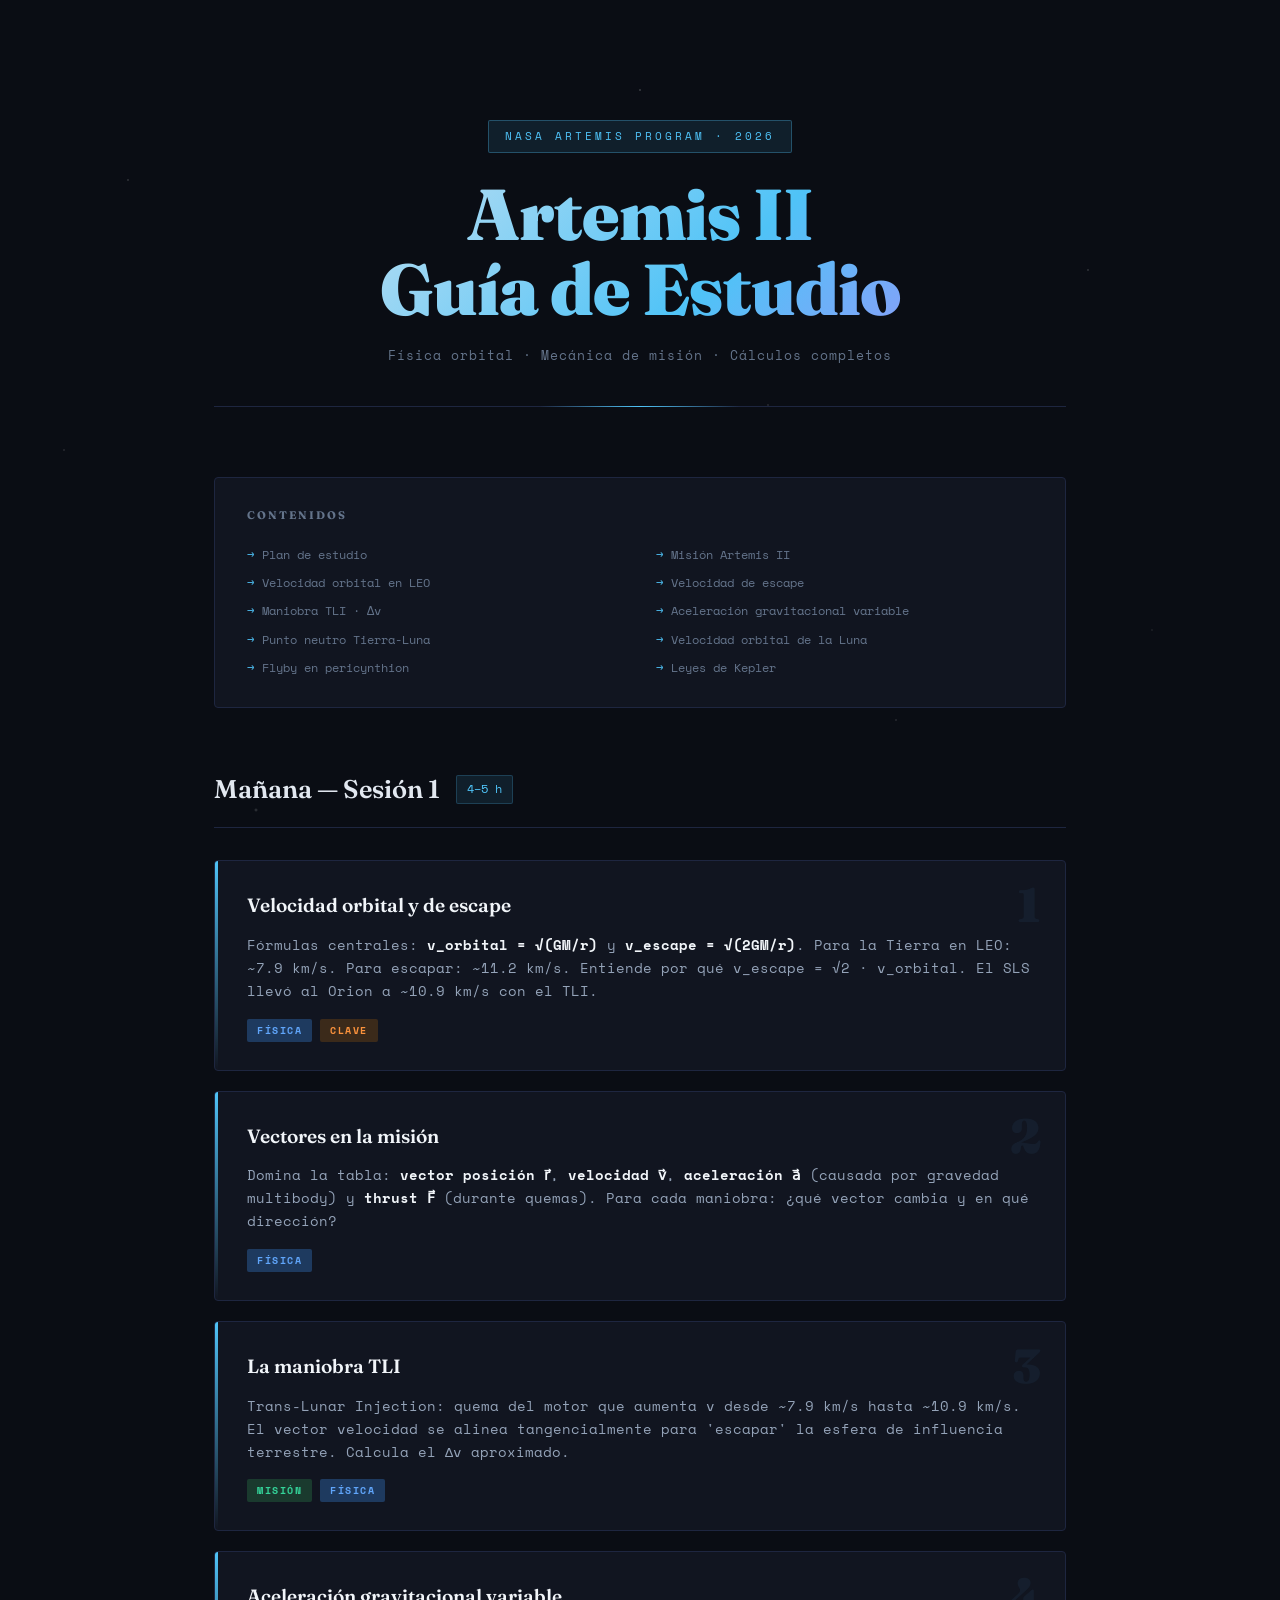
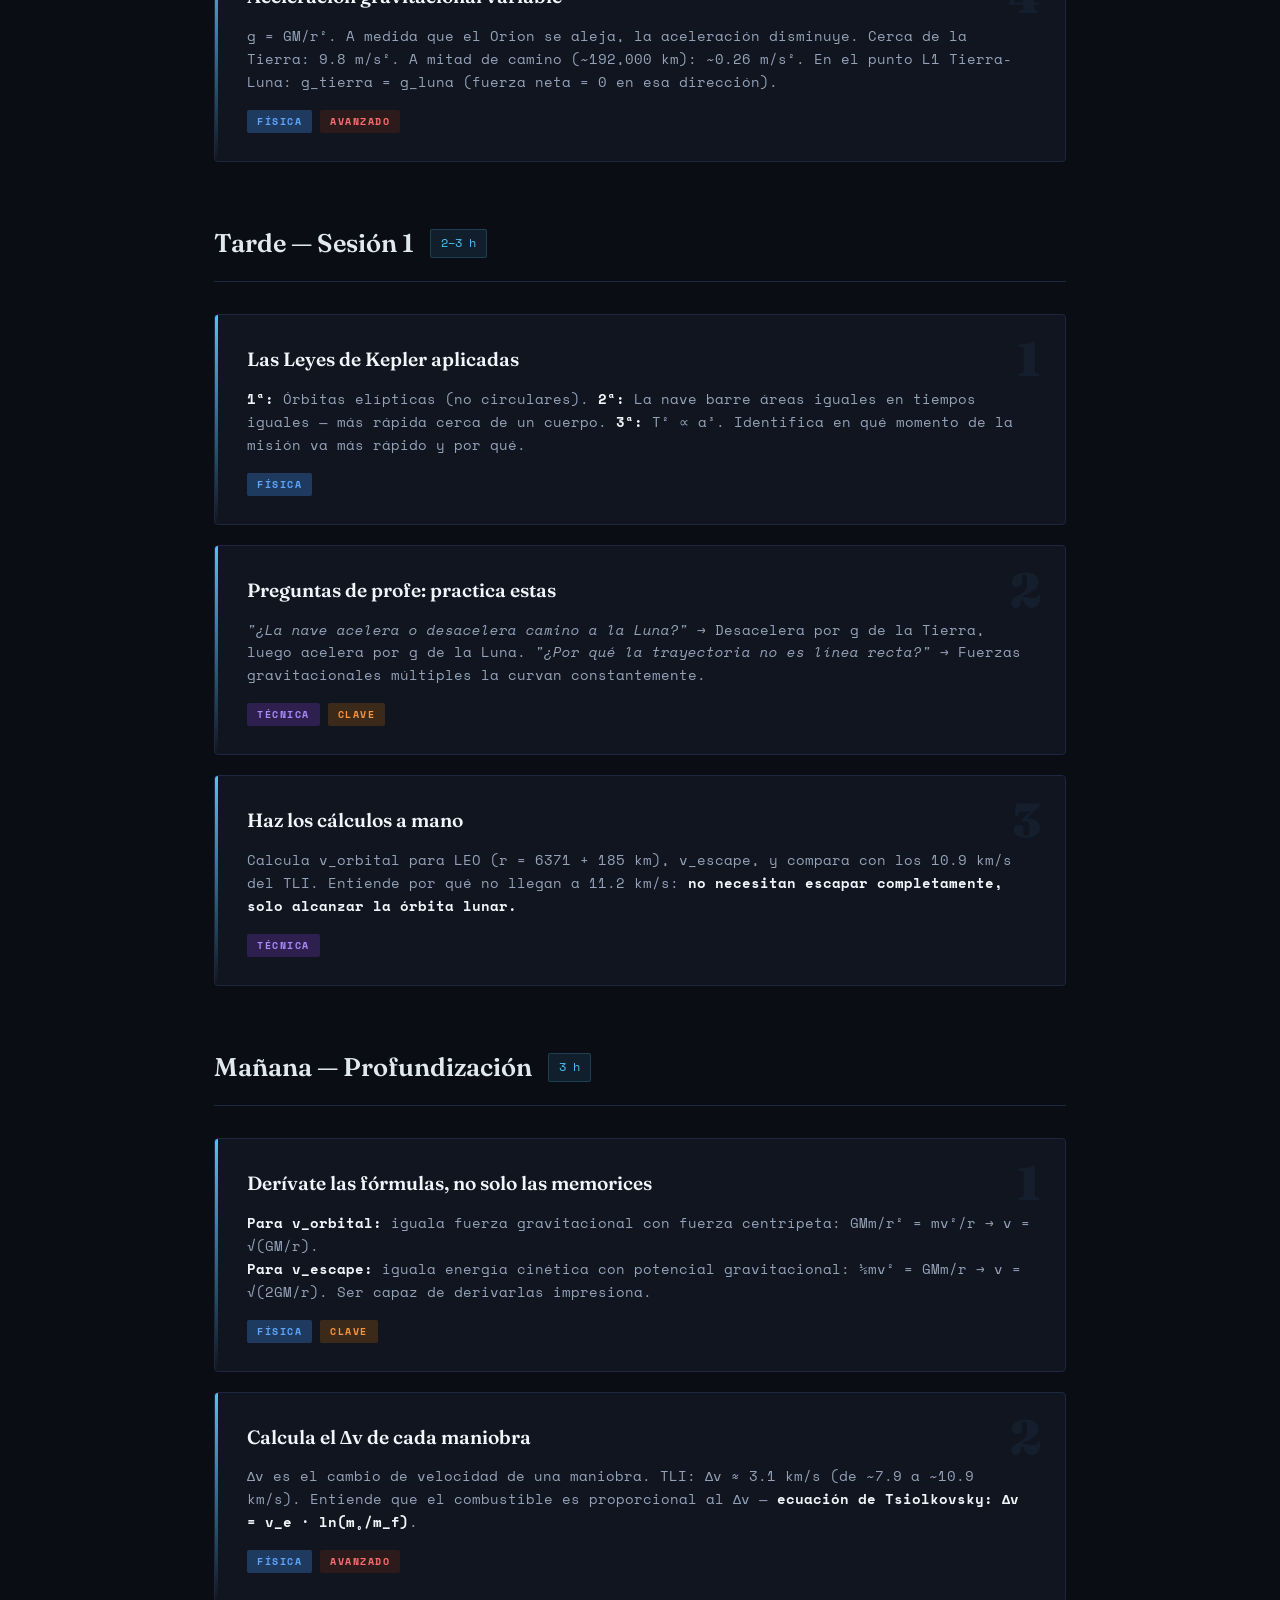
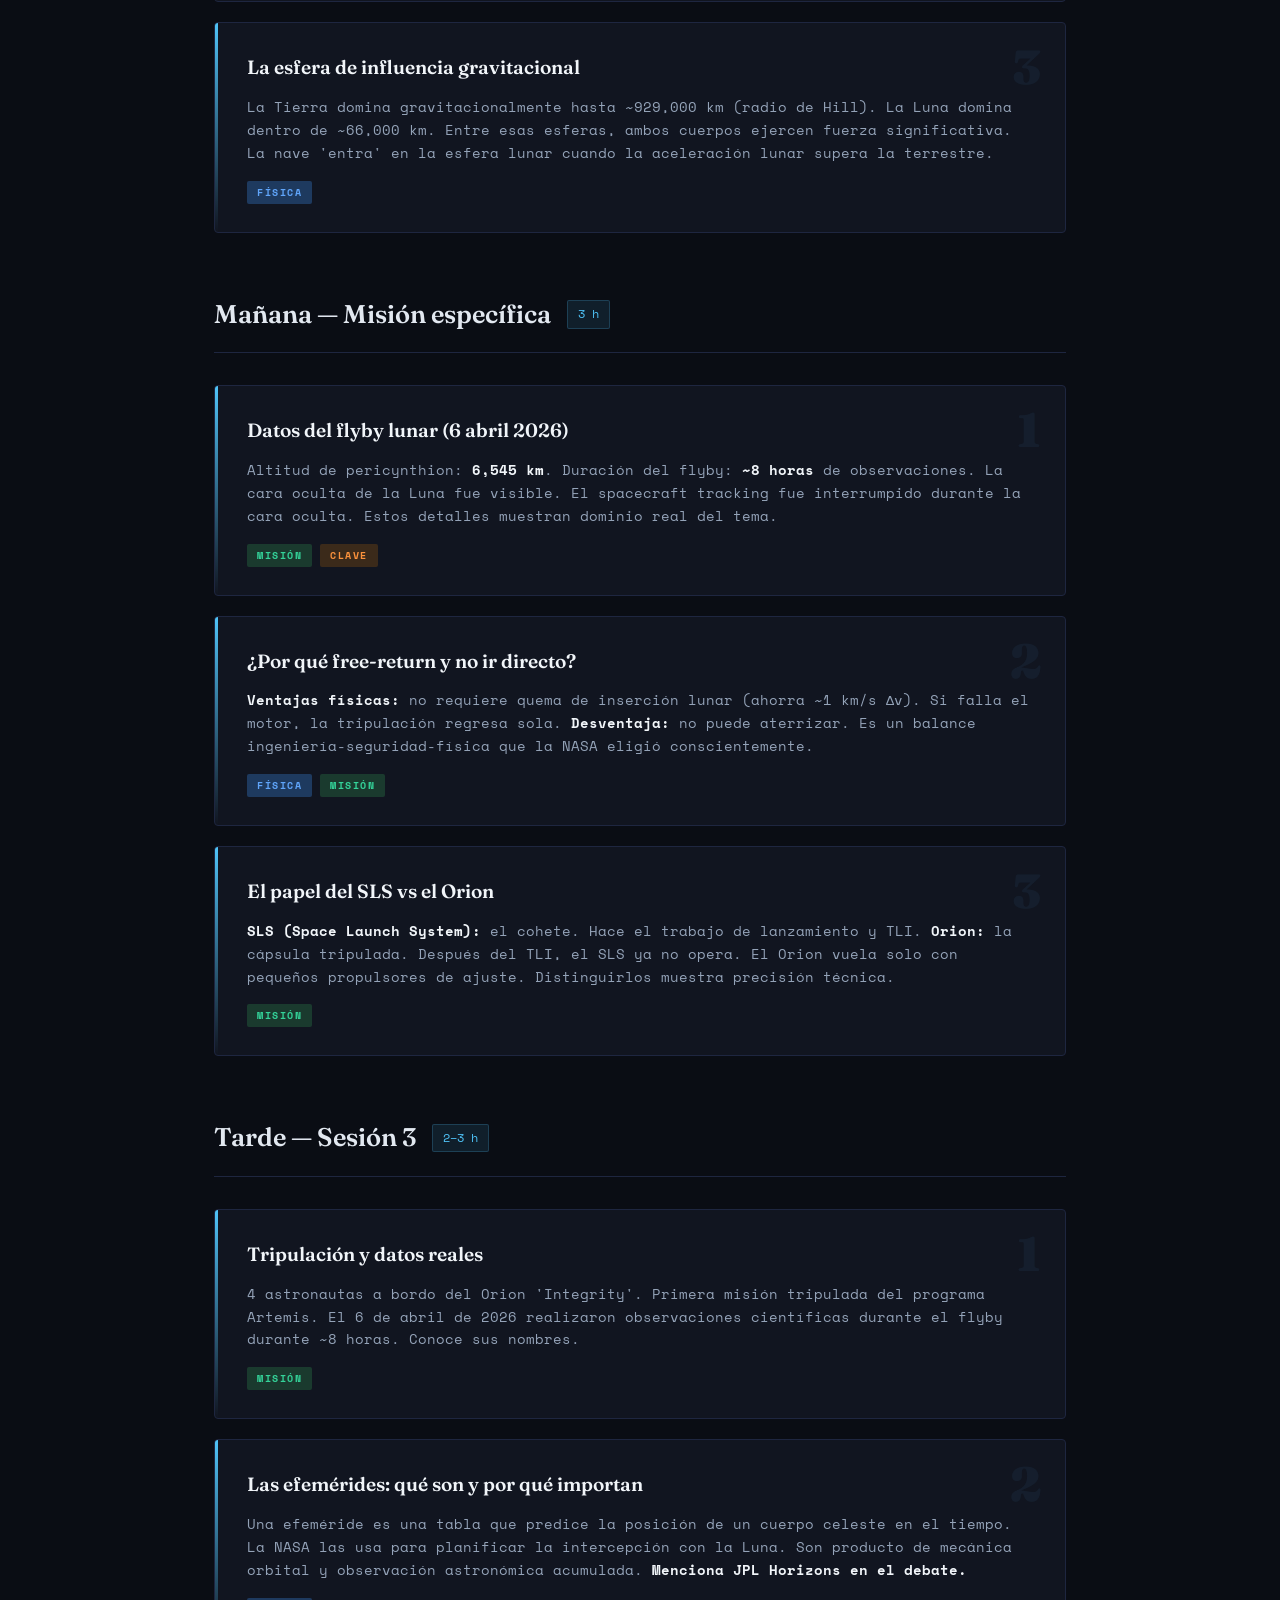
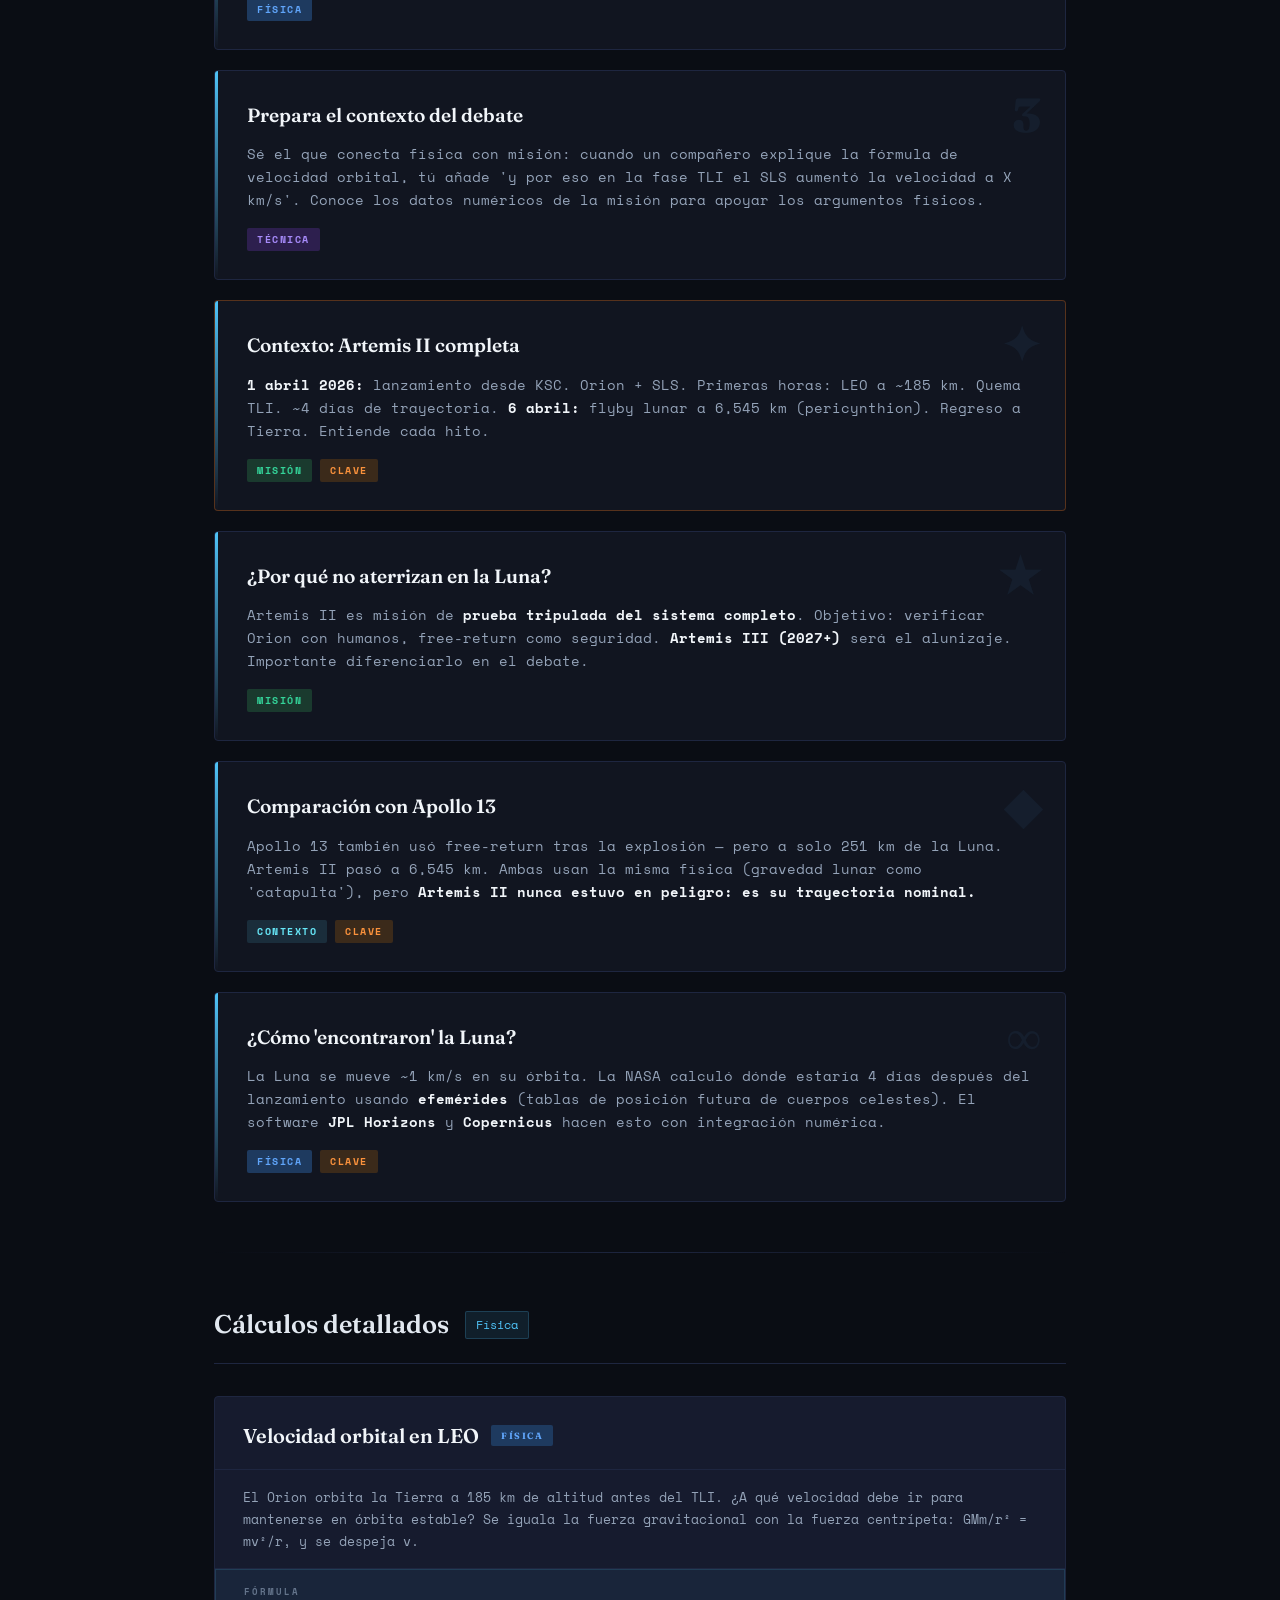
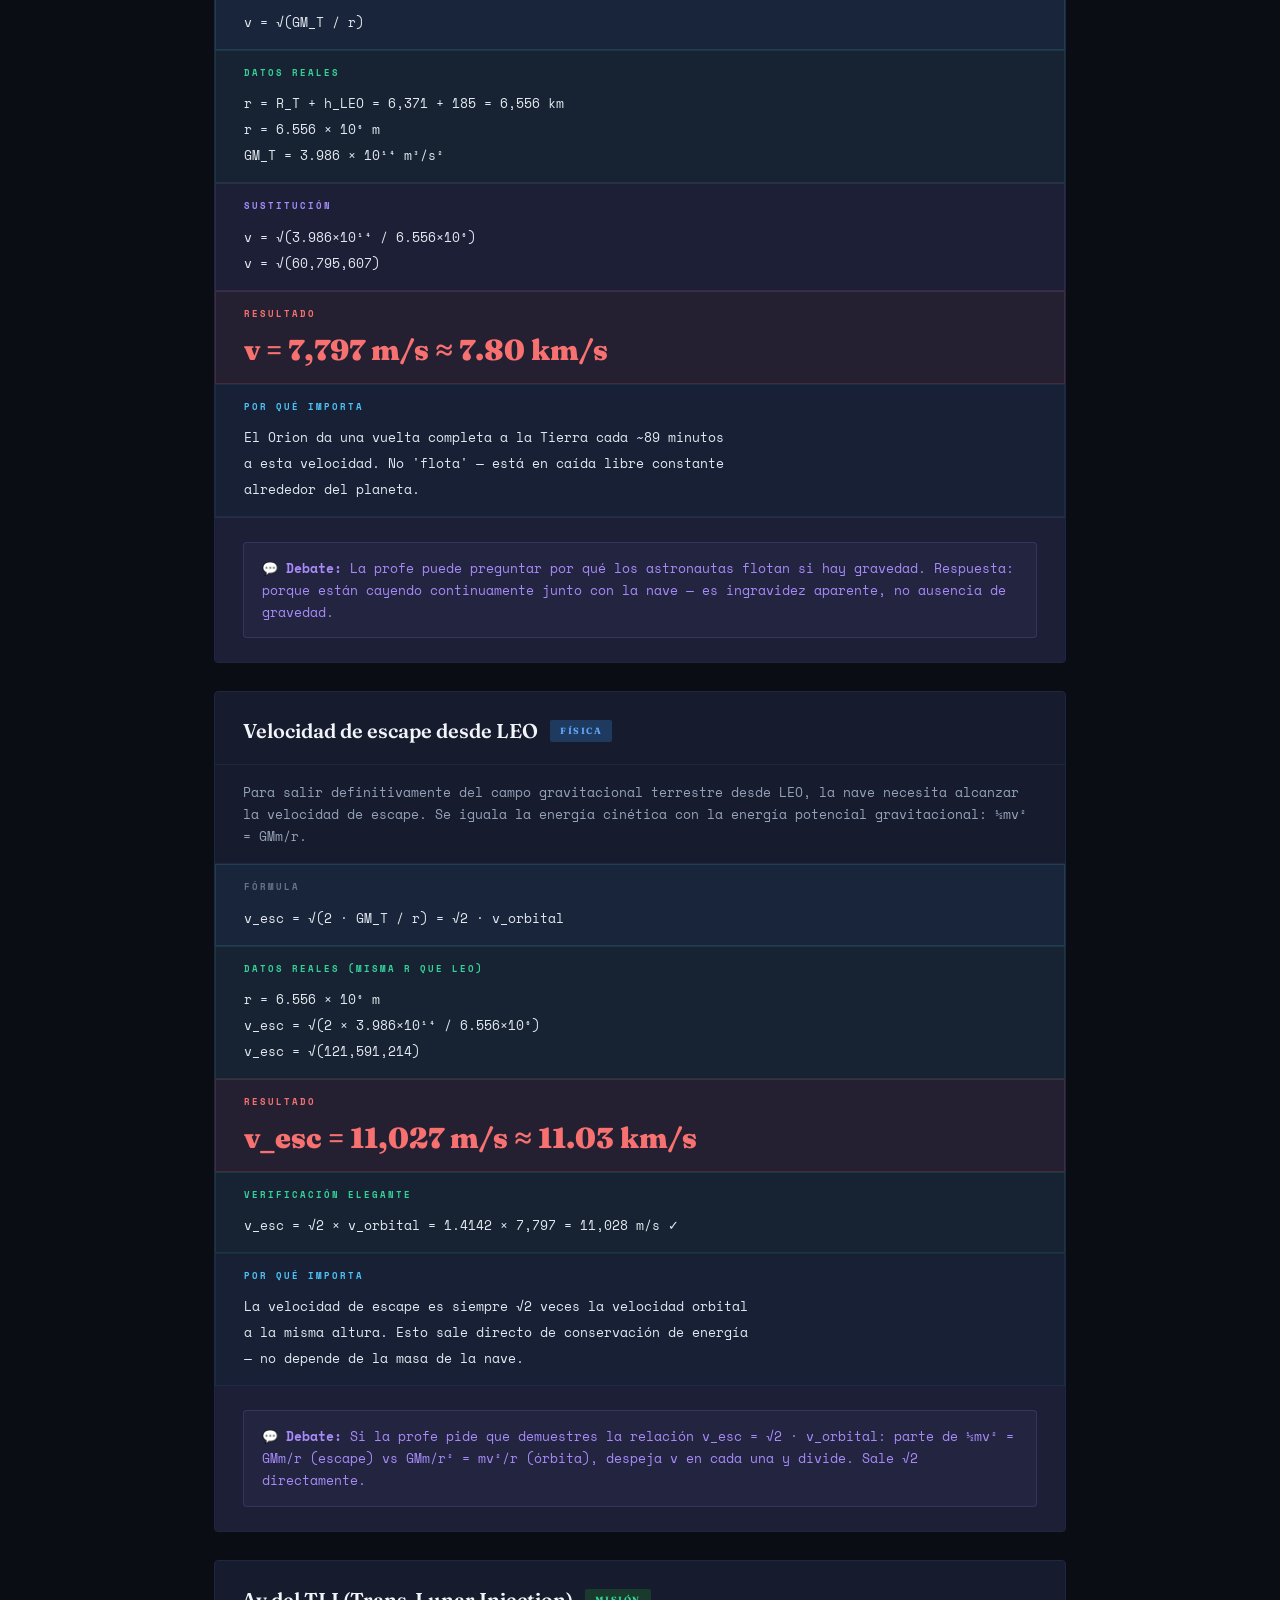
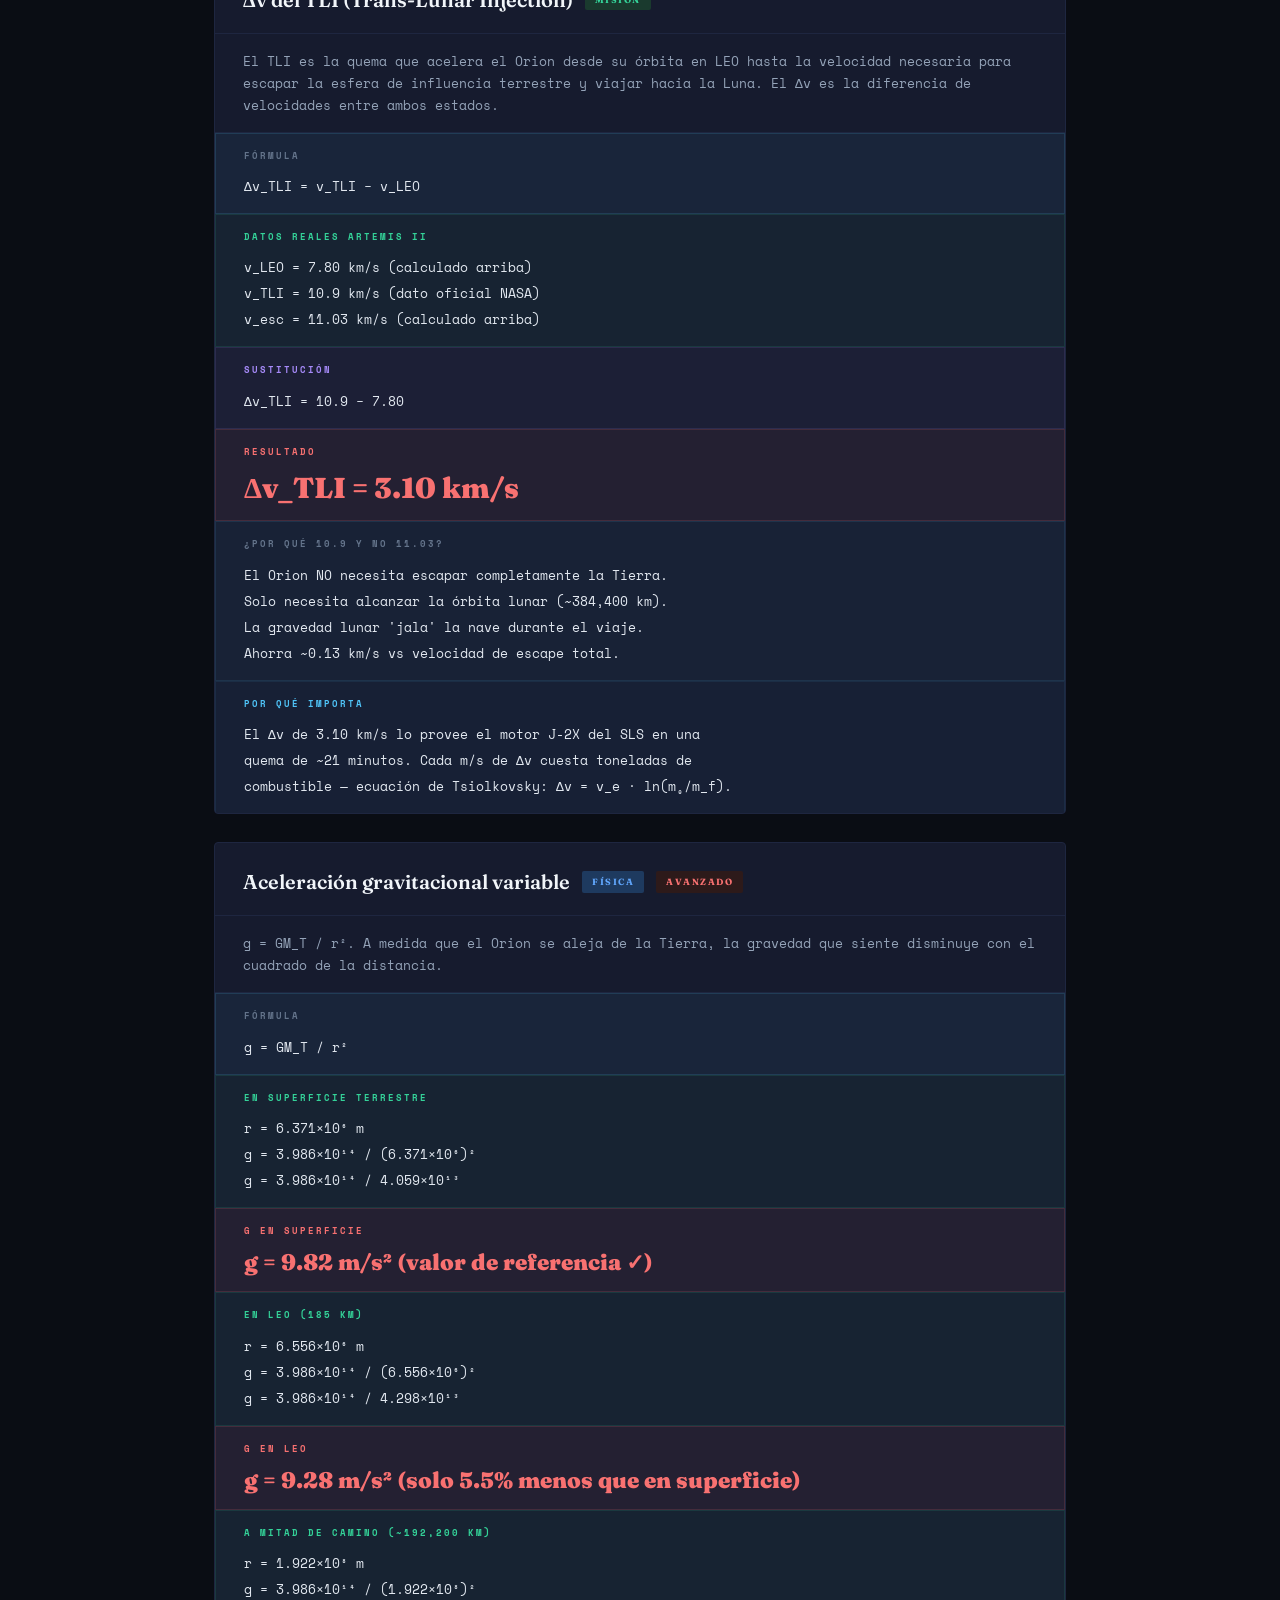
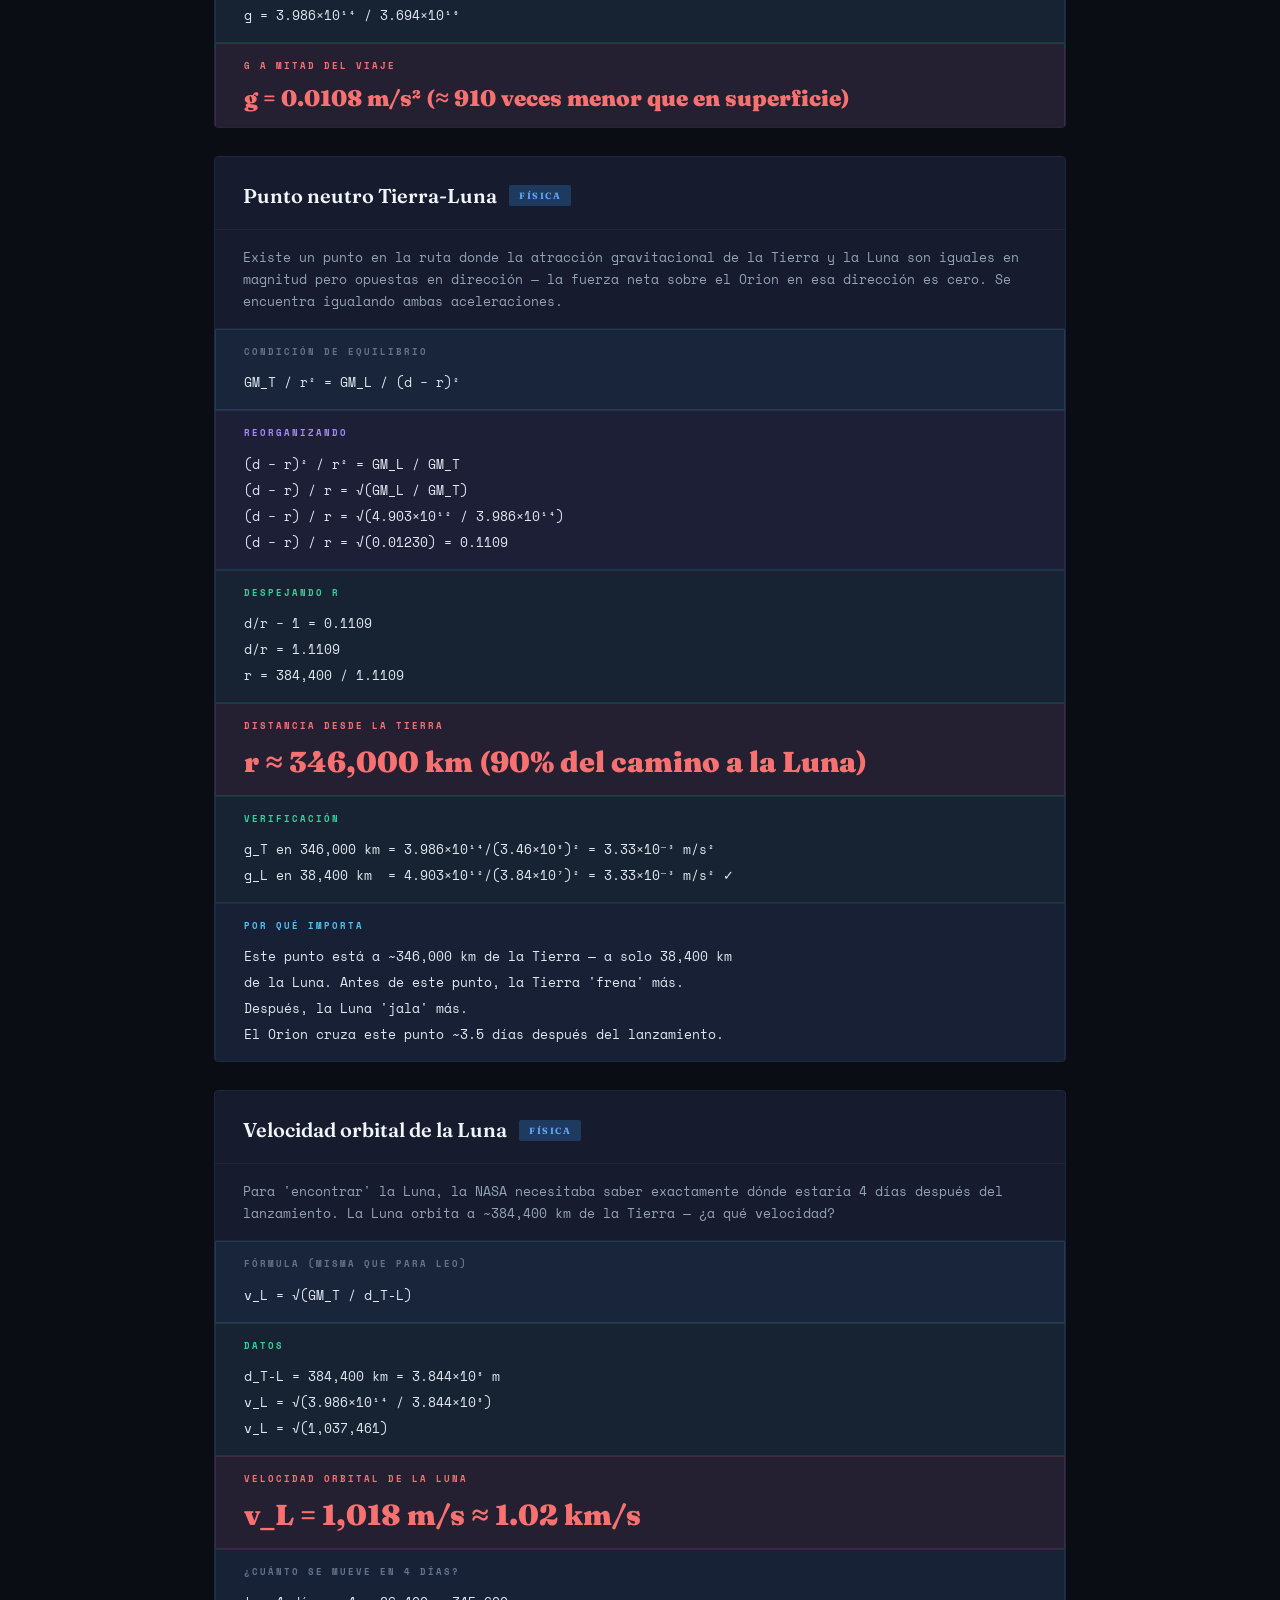
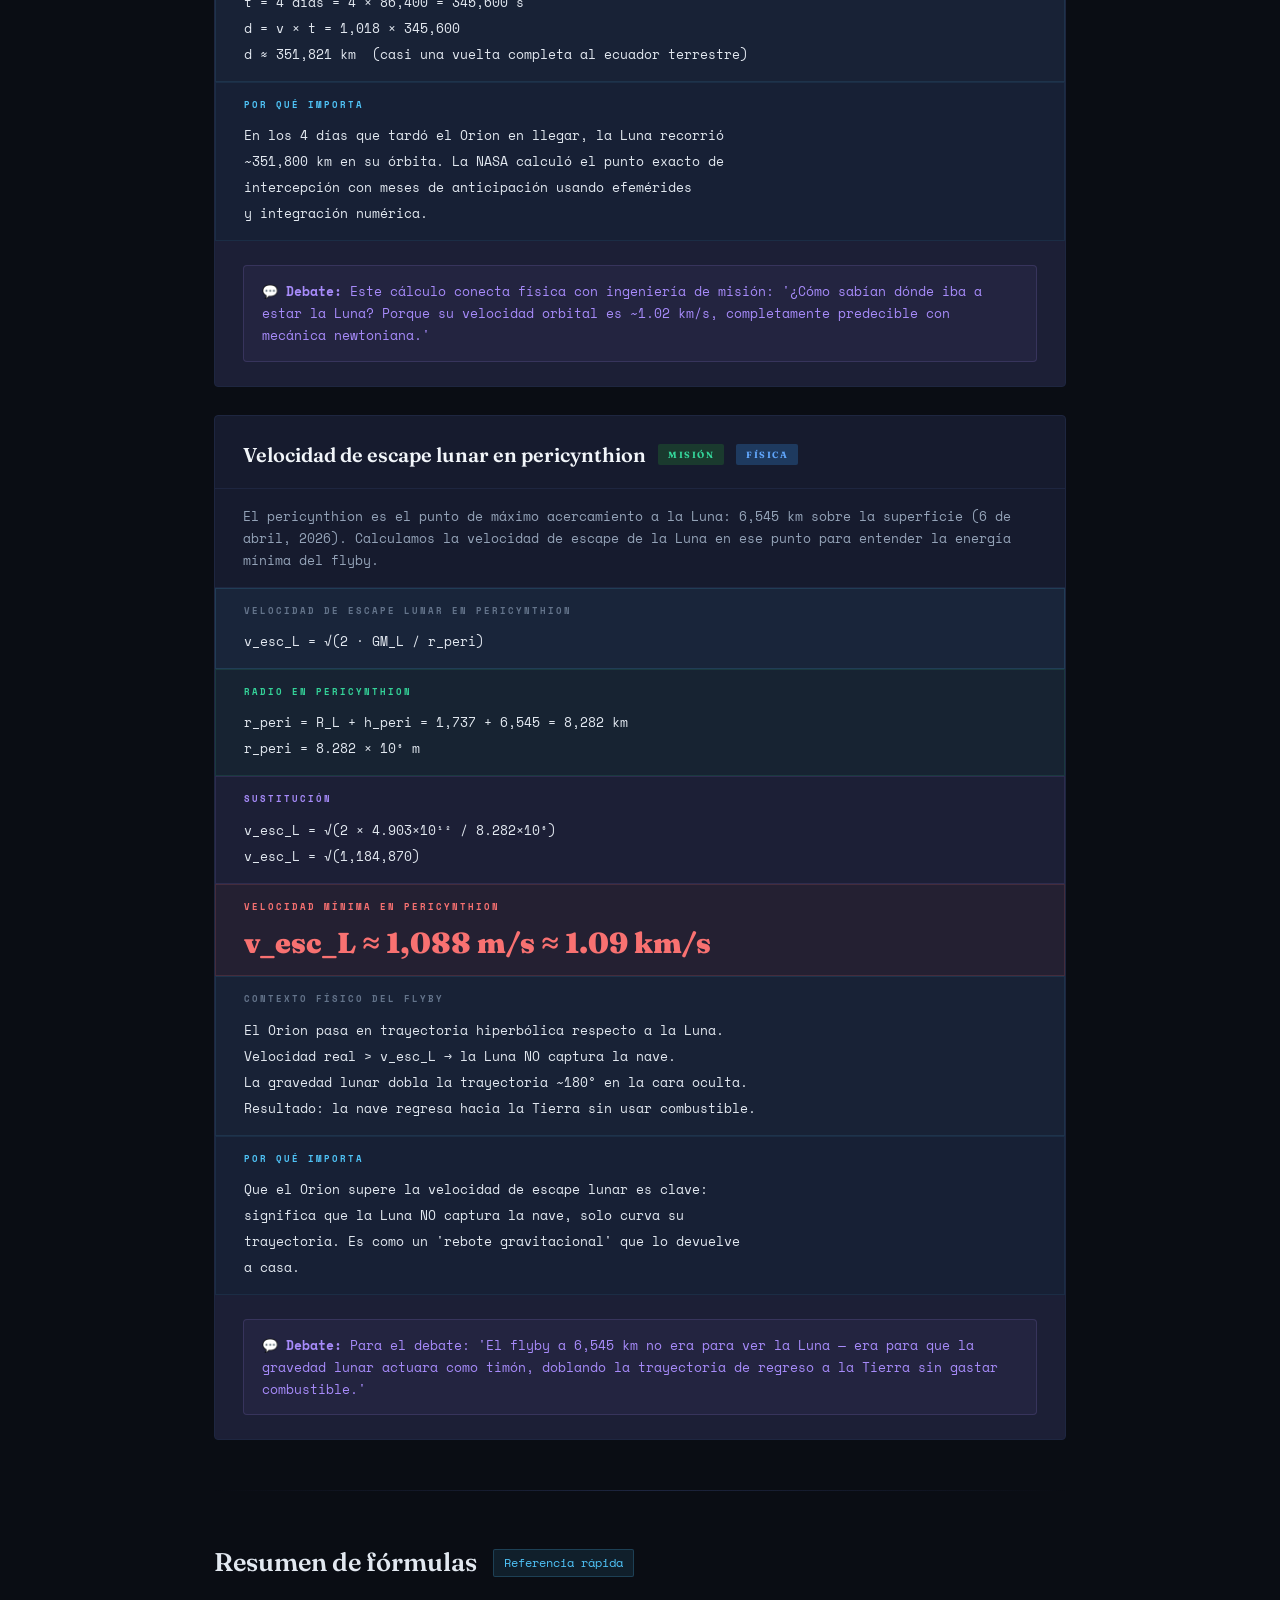
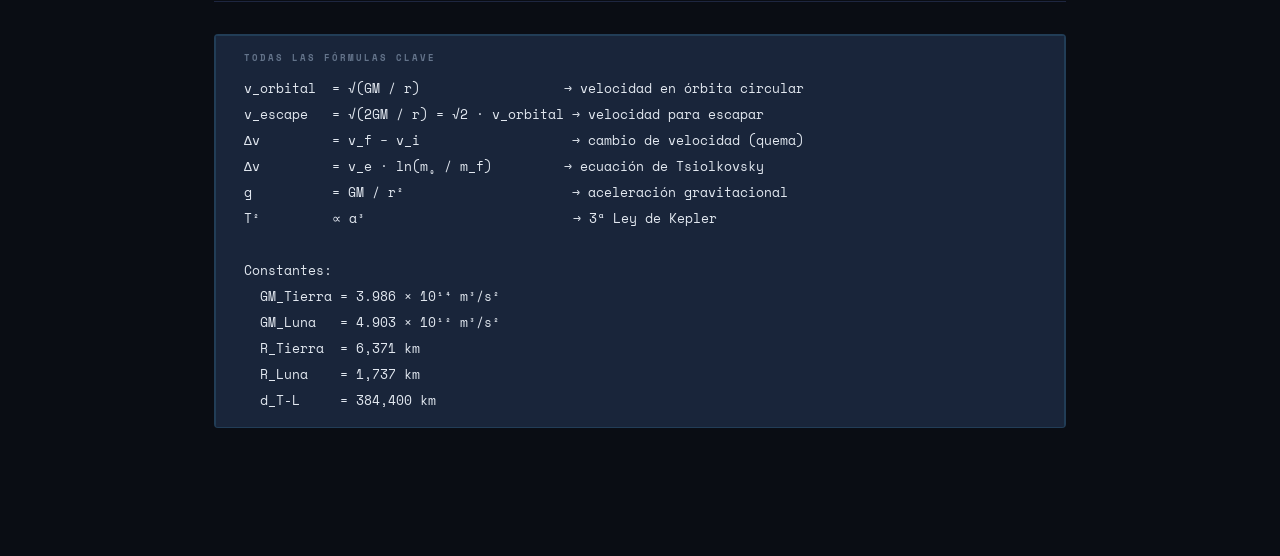
==== commit eef49525: "." ====
--- a/index.html
+++ b/index.html
@@ -4,468 +4,1124 @@
 <head>
     <meta charset="UTF-8">
     <meta name="viewport" content="width=device-width, initial-scale=1.0">
-    <title>City Builder Game</title>
-    <link href="https://cdn.jsdelivr.net/npm/bootstrap@5.3.8/dist/css/bootstrap.min.css" rel="stylesheet">
-    <link rel="stylesheet" href="base.css">
-    <link rel="stylesheet" href="typography.css">
-    <link rel="stylesheet" href="buttons.css">
-    <link rel="stylesheet" href="screens.css">
-    <link rel="stylesheet" href="components.css">
-    <link rel="stylesheet" href="panels.css">
-    <link rel="stylesheet" href="map.css">
-    <link rel="stylesheet" href="responsive.css">
-
-    <!-- MODELOS BASE (van primero porque los demás dependen de ellos) -->
-    <script src="../../js/models/Building.js"></script>
-    <script src="../../js/models/ResidentialBuilding.js"></script>
-    <script src="../../js/models/CommercialBuilding.js"></script>
-    <script src="../../js/models/IndustrialBuilding.js"></script>
-    <script src="../../js/models/ServiceBuilding.js"></script>
-    <script src="../../js/models/UtilityPlant.js"></script>
-    <script src="../../js/models/Park.js"></script>
-    <script src="../../js/models/Road.js"></script>
-    <script src="../../js/models/Cell.js"></script>
-    <script src="../../js/models/Grid.js"></script>
-    <script src="../../js/models/Citizen.js"></script>
-    <script src="../../js/models/City.js"></script>
-    <script src="../../js/services/CityService.js"></script>
-
-    <!-- MANAGERS (dependen de los modelos) -->
-    <script src="../../js/managers/BuildingManager.js"></script>
-    <script src="../../js/managers/CitizenManager.js"></script>
-    <script src="../../js/managers/ResourceManager.js"></script>
-    <script src="../../js/managers/ScoreManager.js"></script>
-    <script src="../../js/managers/TurnSystem.js"></script>
-
-    <!-- SERVICIOS -->
-    <script src="../../js/services/NewsService.js"></script>
-    <script src="../../js/services/WeatherService.js"></script>
-    <script src="../../js/services/RoutingService.js"></script>
-
-    <!-- UI -->
-    <script src="../../js/ui/GridRenderer.js"></script>
-    <script src="../../js/ui/EventHandler.js"></script>
-
-    <!-- UTILS -->
-    <script src="../../js/utils/helpers.js"></script>
-    <script src="../../js/services/CityBuilderStorage.js"></script>
-
+    <title>Artemis II — Guía de Estudio</title>
+    <link
+        href="https://fonts.googleapis.com/css2?family=Space+Mono:ital,wght@0,400;0,700;1,400&family=Fraunces:ital,wght@0,300;0,600;0,900;1,300&display=swap"
+        rel="stylesheet">
+    <style>
+        :root {
+            --bg: #0a0d14;
+            --surface: #111520;
+            --surface2: #161b2e;
+            --border: #1e2640;
+            --accent: #4fc3f7;
+            --accent2: #f97316;
+            --accent3: #a78bfa;
+            --green: #34d399;
+            --red: #f87171;
+            --text: #e2e8f0;
+            --muted: #64748b;
+            --tag-fisica: #1e3a5f;
+            --tag-fisica-t: #60a5fa;
+            --tag-mision: #1a3a2e;
+            --tag-mision-t: #34d399;
+            --tag-clave: #3b2a1a;
+            --tag-clave-t: #fb923c;
+            --tag-tecnica: #2d1f4e;
+            --tag-tecnica-t: #a78bfa;
+            --tag-avanzado: #2d1a1a;
+            --tag-avanzado-t: #f87171;
+            --tag-contexto: #1a2d3b;
+            --tag-contexto-t: #67e8f9;
+        }
+
+        * {
+            box-sizing: border-box;
+            margin: 0;
+            padding: 0;
+        }
+
+        body {
+            background: var(--bg);
+            color: var(--text);
+            font-family: 'Space Mono', monospace;
+            font-size: 14px;
+            line-height: 1.7;
+            min-height: 100vh;
+        }
+
+        /* Stars background */
+        body::before {
+            content: '';
+            position: fixed;
+            top: 0;
+            left: 0;
+            right: 0;
+            bottom: 0;
+            background-image:
+                radial-gradient(1px 1px at 10% 20%, rgba(255, 255, 255, 0.4) 0%, transparent 100%),
+                radial-gradient(1px 1px at 30% 60%, rgba(255, 255, 255, 0.3) 0%, transparent 100%),
+                radial-gradient(1px 1px at 50% 10%, rgba(255, 255, 255, 0.5) 0%, transparent 100%),
+                radial-gradient(1px 1px at 70% 80%, rgba(255, 255, 255, 0.3) 0%, transparent 100%),
+                radial-gradient(1px 1px at 85% 30%, rgba(255, 255, 255, 0.4) 0%, transparent 100%),
+                radial-gradient(2px 2px at 20% 90%, rgba(255, 255, 255, 0.2) 0%, transparent 100%),
+                radial-gradient(1px 1px at 60% 45%, rgba(255, 255, 255, 0.3) 0%, transparent 100%),
+                radial-gradient(1px 1px at 90% 70%, rgba(255, 255, 255, 0.2) 0%, transparent 100%),
+                radial-gradient(1px 1px at 5% 50%, rgba(255, 255, 255, 0.3) 0%, transparent 100%),
+                radial-gradient(2px 2px at 42% 75%, rgba(255, 255, 255, 0.15) 0%, transparent 100%);
+            pointer-events: none;
+            z-index: 0;
+        }
+
+        .container {
+            max-width: 900px;
+            margin: 0 auto;
+            padding: 60px 24px 100px;
+            position: relative;
+            z-index: 1;
+        }
+
+        /* Header */
+        .header {
+            text-align: center;
+            margin-bottom: 70px;
+            padding: 60px 0 40px;
+            border-bottom: 1px solid var(--border);
+            position: relative;
+        }
+
+        .header::after {
+            content: '';
+            position: absolute;
+            bottom: -1px;
+            left: 50%;
+            transform: translateX(-50%);
+            width: 200px;
+            height: 1px;
+            background: linear-gradient(90deg, transparent, var(--accent), transparent);
+        }
+
+        .mission-badge {
+            display: inline-block;
+            background: rgba(79, 195, 247, 0.1);
+            border: 1px solid rgba(79, 195, 247, 0.3);
+            color: var(--accent);
+            font-family: 'Space Mono', monospace;
+            font-size: 11px;
+            letter-spacing: 3px;
+            padding: 6px 16px;
+            border-radius: 2px;
+            margin-bottom: 24px;
+            text-transform: uppercase;
+        }
+
+        h1 {
+            font-family: 'Fraunces', serif;
+            font-size: clamp(2.5rem, 6vw, 4.5rem);
+            font-weight: 900;
+            line-height: 1.05;
+            letter-spacing: -1px;
+            margin-bottom: 16px;
+            background: linear-gradient(135deg, #e2e8f0 0%, var(--accent) 60%, #a78bfa 100%);
+            -webkit-background-clip: text;
+            -webkit-text-fill-color: transparent;
+            background-clip: text;
+        }
+
+        .subtitle {
+            color: var(--muted);
+            font-size: 13px;
+            letter-spacing: 1px;
+        }
+
+        /* Section headers */
+        .session-header {
+            display: flex;
+            align-items: center;
+            gap: 16px;
+            margin: 60px 0 32px;
+            padding-bottom: 16px;
+            border-bottom: 1px solid var(--border);
+        }
+
+        .session-label {
+            font-family: 'Fraunces', serif;
+            font-size: 1.6rem;
+            font-weight: 600;
+            color: var(--text);
+        }
+
+        .session-time {
+            font-size: 12px;
+            color: var(--accent);
+            background: rgba(79, 195, 247, 0.1);
+            border: 1px solid rgba(79, 195, 247, 0.2);
+            padding: 3px 10px;
+            border-radius: 2px;
+        }
+
+        /* Cards */
+        .card {
+            background: var(--surface);
+            border: 1px solid var(--border);
+            border-radius: 4px;
+            padding: 28px 32px;
+            margin-bottom: 20px;
+            position: relative;
+            overflow: hidden;
+            transition: border-color 0.2s;
+        }
+
+        .card:hover {
+            border-color: rgba(79, 195, 247, 0.3);
+        }
+
+        .card::before {
+            content: '';
+            position: absolute;
+            top: 0;
+            left: 0;
+            width: 3px;
+            height: 100%;
+            background: linear-gradient(180deg, var(--accent), transparent);
+        }
+
+        .card-number {
+            position: absolute;
+            top: 20px;
+            right: 24px;
+            font-size: 48px;
+            font-family: 'Fraunces', serif;
+            font-weight: 900;
+            color: rgba(79, 195, 247, 0.06);
+            line-height: 1;
+            pointer-events: none;
+        }
+
+        .card h3 {
+            font-family: 'Fraunces', serif;
+            font-size: 1.2rem;
+            font-weight: 600;
+            margin-bottom: 12px;
+            color: #f1f5f9;
+        }
+
+        .card p {
+            color: #94a3b8;
+            margin-bottom: 14px;
+            font-size: 13.5px;
+        }
+
+        /* Tags */
+        .tags {
+            display: flex;
+            gap: 8px;
+            flex-wrap: wrap;
+            margin-top: 16px;
+        }
+
+        .tag {
+            font-size: 10px;
+            letter-spacing: 1.5px;
+            text-transform: uppercase;
+            padding: 3px 10px;
+            border-radius: 2px;
+            font-weight: 700;
+        }
+
+        .tag.fisica {
+            background: var(--tag-fisica);
+            color: var(--tag-fisica-t);
+        }
+
+        .tag.mision {
+            background: var(--tag-mision);
+            color: var(--tag-mision-t);
+        }
+
+        .tag.clave {
+            background: var(--tag-clave);
+            color: var(--tag-clave-t);
+        }
+
+        .tag.tecnica {
+            background: var(--tag-tecnica);
+            color: var(--tag-tecnica-t);
+        }
+
+        .tag.avanzado {
+            background: var(--tag-avanzado);
+            color: var(--tag-avanzado-t);
+        }
+
+        .tag.contexto {
+            background: var(--tag-contexto);
+            color: var(--tag-contexto-t);
+        }
+
+        /* Calc blocks */
+        .calc-block {
+            background: var(--surface2);
+            border: 1px solid var(--border);
+            border-radius: 4px;
+            margin: 28px 0;
+            overflow: hidden;
+        }
+
+        .calc-block-title {
+            font-family: 'Fraunces', serif;
+            font-size: 1.25rem;
+            font-weight: 600;
+            padding: 22px 28px 16px;
+            color: #f1f5f9;
+            border-bottom: 1px solid var(--border);
+            display: flex;
+            align-items: center;
+            gap: 12px;
+        }
+
+        .calc-block-title .tag {
+            font-size: 9px;
+        }
+
+        .calc-block-intro {
+            padding: 16px 28px;
+            color: #94a3b8;
+            font-size: 13px;
+            border-bottom: 1px solid var(--border);
+        }
+
+        .calc-section {
+            padding: 14px 28px;
+            border-bottom: 1px solid var(--border);
+        }
+
+        .calc-section:last-child {
+            border-bottom: none;
+        }
+
+        .calc-section-label {
+            font-size: 9px;
+            letter-spacing: 2px;
+            text-transform: uppercase;
+            color: var(--muted);
+            margin-bottom: 10px;
+            font-weight: 700;
+        }
+
+        .formula-box {
+            background: rgba(79, 195, 247, 0.06);
+            border: 1px solid rgba(79, 195, 247, 0.15);
+        }
+
+        .data-box {
+            background: rgba(52, 211, 153, 0.04);
+            border: 1px solid rgba(52, 211, 153, 0.12);
+        }
+
+        .data-box .calc-section-label {
+            color: var(--green);
+        }
+
+        .sust-box {
+            background: rgba(167, 139, 250, 0.04);
+            border: 1px solid rgba(167, 139, 250, 0.12);
+        }
+
+        .sust-box .calc-section-label {
+            color: var(--accent3);
+        }
+
+        .result-box {
+            background: rgba(248, 113, 113, 0.06);
+            border: 1px solid rgba(248, 113, 113, 0.15);
+        }
+
+        .result-box .calc-section-label {
+            color: var(--red);
+        }
+
+        .extra-box {
+            background: rgba(79, 195, 247, 0.03);
+            border: 1px solid rgba(79, 195, 247, 0.08);
+        }
+
+        .extra-box .calc-section-label {
+            color: var(--accent);
+        }
+
+        code {
+            display: block;
+            font-family: 'Space Mono', monospace;
+            font-size: 13px;
+            line-height: 2;
+            color: #e2e8f0;
+            white-space: pre-wrap;
+        }
+
+        .result-value {
+            font-family: 'Fraunces', serif;
+            font-size: 1.8rem;
+            font-weight: 900;
+            color: var(--red);
+            line-height: 1.3;
+        }
+
+        .note-box {
+            background: rgba(251, 191, 36, 0.05);
+            border: 1px solid rgba(251, 191, 36, 0.15);
+            border-radius: 4px;
+            padding: 14px 18px;
+            margin: 10px 0;
+            font-size: 13px;
+            color: #fbbf24;
+        }
+
+        .debate-box {
+            background: rgba(167, 139, 250, 0.05);
+            border: 1px solid rgba(167, 139, 250, 0.15);
+            border-radius: 4px;
+            padding: 14px 18px;
+            margin: 10px 0;
+            font-size: 13px;
+            color: var(--accent3);
+        }
+
+        .debate-box::before {
+            content: '💬 Debate: ';
+            font-weight: 700;
+        }
+
+        /* Divider */
+        .section-divider {
+            height: 1px;
+            background: linear-gradient(90deg, transparent, var(--border), transparent);
+            margin: 50px 0;
+        }
+
+        /* Index */
+        .index {
+            background: var(--surface);
+            border: 1px solid var(--border);
+            border-radius: 4px;
+            padding: 28px 32px;
+            margin-bottom: 60px;
+        }
+
+        .index h2 {
+            font-family: 'Fraunces', serif;
+            font-size: 1.1rem;
+            color: var(--muted);
+            margin-bottom: 20px;
+            letter-spacing: 2px;
+            text-transform: uppercase;
+            font-size: 11px;
+        }
+
+        .index-list {
+            display: grid;
+            grid-template-columns: 1fr 1fr;
+            gap: 8px 32px;
+            list-style: none;
+        }
+
+        .index-list li a {
+            color: #64748b;
+            text-decoration: none;
+            font-size: 12px;
+            transition: color 0.2s;
+            display: flex;
+            align-items: center;
+            gap: 8px;
+        }
+
+        .index-list li a:hover {
+            color: var(--accent);
+        }
+
+        .index-list li a::before {
+            content: '→';
+            color: var(--accent);
+        }
+
+        @media (max-width: 600px) {
+            .index-list {
+                grid-template-columns: 1fr;
+            }
+
+            .container {
+                padding: 40px 16px 60px;
+            }
+
+            .card {
+                padding: 20px 20px;
+            }
+
+            .calc-section {
+                padding: 12px 20px;
+            }
+
+            .calc-block-title {
+                padding: 18px 20px 12px;
+            }
+        }
+
+        strong {
+            color: #f1f5f9;
+        }
+    </style>
 </head>
 
 <body>
-    <!-- ==================== PANTALLA DE INICIO  ====================-->
-    <div id="initial-page" class="screen active">
-        <div class="container min-vh-100 d-flex flex-column justify-content-center align-items-center">
-            <div class="text-center mb-4">
-                <h1 id="game-title">City Builder Game
-                </h1>
-            </div>
-            <div id="buttons" class="d-grid gap-3 col-11 col-sm-8 col-md-6 col-lg-4 mx-auto">
-                <button id="btn-load-game-page" type="button" class="btn btn-primary btn-lg shadow-sm">Cargar
-                    partida</button>
-                <button id="btn-new-city-page" type="button" class="btn btn-light btn-lg shadow-sm">Crear nueva
-                    partida</button>
-                <button id="btn-game-rules-page" type="button" class="btn btn-light btn-lg shadow-sm">Información del
-                    juego</button>
-                <button id="btn-delete-game-page" type="button" class="btn btn-danger btn-lg shadow-sm">Borrar
-                    partida</button>
-            </div>
+    <div class="container">
+
+        <!-- HEADER -->
+        <header class="header">
+            <div class="mission-badge">NASA Artemis Program · 2026</div>
+            <h1>Artemis II<br>Guía de Estudio</h1>
+            <p class="subtitle">Física orbital · Mecánica de misión · Cálculos completos</p>
+        </header>
+
+        <!-- INDEX -->
+        <div class="index">
+            <h2>Contenidos</h2>
+            <ul class="index-list">
+                <li><a href="#plan">Plan de estudio</a></li>
+                <li><a href="#mision">Misión Artemis II</a></li>
+                <li><a href="#v-orbital">Velocidad orbital en LEO</a></li>
+                <li><a href="#v-escape">Velocidad de escape</a></li>
+                <li><a href="#tli">Maniobra TLI · Δv</a></li>
+                <li><a href="#gravedad">Aceleración gravitacional variable</a></li>
+                <li><a href="#neutro">Punto neutro Tierra-Luna</a></li>
+                <li><a href="#luna-orbital">Velocidad orbital de la Luna</a></li>
+                <li><a href="#pericynthion">Flyby en pericynthion</a></li>
+                <li><a href="#kepler">Leyes de Kepler</a></li>
+            </ul>
         </div>
-    </div>
-
-    <!-- ==================== PANTALLA CARGAR CIUDAD ==================== -->
-    <div id="load-game-page" class="screen load-game city-creation">
-        <button class="btn btn-black btn-back" id="return">← Volver</button>
-        <div class="create-container">
-            <div class="create-header">
-                <h1 class="screen-title d-flex flex-column justify-content-center text-center">
-                    Cargar partida
-                </h1>
-            </div>
-
-            <div class="form-section">
-                <h2 class="screen-title">Selecciona una ciudad guardada</h2>
-                <div id="saved-games-list" class="list-group">
-                    <h2 class="screen-subtitle">No hay ciudades guardadas</h2>
+
+        <!-- ══════════════════════════════════════════
+       BLOQUE I — PLAN DE ESTUDIO
+  ══════════════════════════════════════════ -->
+        <section id="plan">
+
+            <!-- MAÑANA DÍA 1 -->
+            <div class="session-header">
+                <span class="session-label">Mañana — Sesión 1</span>
+                <span class="session-time">4–5 h</span>
+            </div>
+
+            <div class="card">
+                <div class="card-number">1</div>
+                <h3>Velocidad orbital y de escape</h3>
+                <p>Fórmulas centrales: <strong>v_orbital = √(GM/r)</strong> y <strong>v_escape = √(2GM/r)</strong>. Para
+                    la Tierra en LEO: ~7.9 km/s. Para escapar: ~11.2 km/s. Entiende por qué v_escape = √2 · v_orbital.
+                    El SLS llevó al Orion a ~10.9 km/s con el TLI.</p>
+                <div class="tags"><span class="tag fisica">física</span><span class="tag clave">clave</span></div>
+            </div>
+
+            <div class="card">
+                <div class="card-number">2</div>
+                <h3>Vectores en la misión</h3>
+                <p>Domina la tabla: <strong>vector posición r⃗</strong>, <strong>velocidad v⃗</strong>,
+                    <strong>aceleración a⃗</strong> (causada por gravedad multibody) y <strong>thrust F⃗</strong>
+                    (durante quemas). Para cada maniobra: ¿qué vector cambia y en qué dirección?
+                </p>
+                <div class="tags"><span class="tag fisica">física</span></div>
+            </div>
+
+            <div class="card">
+                <div class="card-number">3</div>
+                <h3>La maniobra TLI</h3>
+                <p>Trans-Lunar Injection: quema del motor que aumenta v desde ~7.9 km/s hasta ~10.9 km/s. El vector
+                    velocidad se alinea tangencialmente para 'escapar' la esfera de influencia terrestre. Calcula el Δv
+                    aproximado.</p>
+                <div class="tags"><span class="tag mision">misión</span><span class="tag fisica">física</span></div>
+            </div>
+
+            <div class="card">
+                <div class="card-number">4</div>
+                <h3>Aceleración gravitacional variable</h3>
+                <p>g = GM/r². A medida que el Orion se aleja, la aceleración disminuye. Cerca de la Tierra: 9.8 m/s². A
+                    mitad de camino (~192,000 km): ~0.26 m/s². En el punto L1 Tierra-Luna: g_tierra = g_luna (fuerza
+                    neta = 0 en esa dirección).</p>
+                <div class="tags"><span class="tag fisica">física</span><span class="tag avanzado">avanzado</span></div>
+            </div>
+
+            <!-- TARDE DÍA 1 -->
+            <div class="session-header">
+                <span class="session-label">Tarde — Sesión 1</span>
+                <span class="session-time">2–3 h</span>
+            </div>
+
+            <div class="card">
+                <div class="card-number">1</div>
+                <h3>Las Leyes de Kepler aplicadas</h3>
+                <p><strong>1ª:</strong> Órbitas elípticas (no circulares). <strong>2ª:</strong> La nave barre áreas
+                    iguales en tiempos iguales — más rápida cerca de un cuerpo. <strong>3ª:</strong> T² ∝ a³. Identifica
+                    en qué momento de la misión va más rápido y por qué.</p>
+                <div class="tags"><span class="tag fisica">física</span></div>
+            </div>
+
+            <div class="card">
+                <div class="card-number">2</div>
+                <h3>Preguntas de profe: practica estas</h3>
+                <p><em>"¿La nave acelera o desacelera camino a la Luna?"</em> → Desacelera por g de la Tierra, luego
+                    acelera por g de la Luna. <em>"¿Por qué la trayectoria no es línea recta?"</em> → Fuerzas
+                    gravitacionales múltiples la curvan constantemente.</p>
+                <div class="tags"><span class="tag tecnica">técnica</span><span class="tag clave">clave</span></div>
+            </div>
+
+            <div class="card">
+                <div class="card-number">3</div>
+                <h3>Haz los cálculos a mano</h3>
+                <p>Calcula v_orbital para LEO (r = 6371 + 185 km), v_escape, y compara con los 10.9 km/s del TLI.
+                    Entiende por qué no llegan a 11.2 km/s: <strong>no necesitan escapar completamente, solo alcanzar la
+                        órbita lunar.</strong></p>
+                <div class="tags"><span class="tag tecnica">técnica</span></div>
+            </div>
+
+            <!-- MAÑANA DÍA 2 — PROFUNDIZACIÓN -->
+            <div class="session-header">
+                <span class="session-label">Mañana — Profundización</span>
+                <span class="session-time">3 h</span>
+            </div>
+
+            <div class="card">
+                <div class="card-number">1</div>
+                <h3>Derívate las fórmulas, no solo las memorices</h3>
+                <p><strong>Para v_orbital:</strong> iguala fuerza gravitacional con fuerza centrípeta: GMm/r² = mv²/r →
+                    v = √(GM/r).<br><strong>Para v_escape:</strong> iguala energía cinética con potencial gravitacional:
+                    ½mv² = GMm/r → v = √(2GM/r). Ser capaz de derivarlas impresiona.</p>
+                <div class="tags"><span class="tag fisica">física</span><span class="tag clave">clave</span></div>
+            </div>
+
+            <div class="card">
+                <div class="card-number">2</div>
+                <h3>Calcula el Δv de cada maniobra</h3>
+                <p>Δv es el cambio de velocidad de una maniobra. TLI: Δv ≈ 3.1 km/s (de ~7.9 a ~10.9 km/s). Entiende que
+                    el combustible es proporcional al Δv — <strong>ecuación de Tsiolkovsky: Δv = v_e ·
+                        ln(m₀/m_f)</strong>.</p>
+                <div class="tags"><span class="tag fisica">física</span><span class="tag avanzado">avanzado</span></div>
+            </div>
+
+            <div class="card">
+                <div class="card-number">3</div>
+                <h3>La esfera de influencia gravitacional</h3>
+                <p>La Tierra domina gravitacionalmente hasta ~929,000 km (radio de Hill). La Luna domina dentro de
+                    ~66,000 km. Entre esas esferas, ambos cuerpos ejercen fuerza significativa. La nave 'entra' en la
+                    esfera lunar cuando la aceleración lunar supera la terrestre.</p>
+                <div class="tags"><span class="tag fisica">física</span></div>
+            </div>
+
+            <!-- MAÑANA DÍA 3 — MISIÓN ESPECÍFICA -->
+            <div class="session-header">
+                <span class="session-label">Mañana — Misión específica</span>
+                <span class="session-time">3 h</span>
+            </div>
+
+            <div class="card">
+                <div class="card-number">1</div>
+                <h3>Datos del flyby lunar (6 abril 2026)</h3>
+                <p>Altitud de pericynthion: <strong>6,545 km</strong>. Duración del flyby: <strong>~8 horas</strong> de
+                    observaciones. La cara oculta de la Luna fue visible. El spacecraft tracking fue interrumpido
+                    durante la cara oculta. Estos detalles muestran dominio real del tema.</p>
+                <div class="tags"><span class="tag mision">misión</span><span class="tag clave">clave</span></div>
+            </div>
+
+            <div class="card">
+                <div class="card-number">2</div>
+                <h3>¿Por qué free-return y no ir directo?</h3>
+                <p><strong>Ventajas físicas:</strong> no requiere quema de inserción lunar (ahorra ~1 km/s Δv). Si falla
+                    el motor, la tripulación regresa sola. <strong>Desventaja:</strong> no puede aterrizar. Es un
+                    balance ingeniería-seguridad-física que la NASA eligió conscientemente.</p>
+                <div class="tags"><span class="tag fisica">física</span><span class="tag mision">misión</span></div>
+            </div>
+
+            <div class="card">
+                <div class="card-number">3</div>
+                <h3>El papel del SLS vs el Orion</h3>
+                <p><strong>SLS (Space Launch System):</strong> el cohete. Hace el trabajo de lanzamiento y TLI.
+                    <strong>Orion:</strong> la cápsula tripulada. Después del TLI, el SLS ya no opera. El Orion vuela
+                    solo con pequeños propulsores de ajuste. Distinguirlos muestra precisión técnica.
+                </p>
+                <div class="tags"><span class="tag mision">misión</span></div>
+            </div>
+
+            <!-- TARDE DÍA 3 -->
+            <div class="session-header">
+                <span class="session-label">Tarde — Sesión 3</span>
+                <span class="session-time">2–3 h</span>
+            </div>
+
+            <div class="card">
+                <div class="card-number">1</div>
+                <h3>Tripulación y datos reales</h3>
+                <p>4 astronautas a bordo del Orion 'Integrity'. Primera misión tripulada del programa Artemis. El 6 de
+                    abril de 2026 realizaron observaciones científicas durante el flyby durante ~8 horas. Conoce sus
+                    nombres.</p>
+                <div class="tags"><span class="tag mision">misión</span></div>
+            </div>
+
+            <div class="card">
+                <div class="card-number">2</div>
+                <h3>Las efemérides: qué son y por qué importan</h3>
+                <p>Una efeméride es una tabla que predice la posición de un cuerpo celeste en el tiempo. La NASA las usa
+                    para planificar la intercepción con la Luna. Son producto de mecánica orbital y observación
+                    astronómica acumulada. <strong>Menciona JPL Horizons en el debate.</strong></p>
+                <div class="tags"><span class="tag fisica">física</span></div>
+            </div>
+
+            <div class="card">
+                <div class="card-number">3</div>
+                <h3>Prepara el contexto del debate</h3>
+                <p>Sé el que conecta física con misión: cuando un compañero explique la fórmula de velocidad orbital, tú
+                    añade 'y por eso en la fase TLI el SLS aumentó la velocidad a X km/s'. Conoce los datos numéricos de
+                    la misión para apoyar los argumentos físicos.</p>
+                <div class="tags"><span class="tag tecnica">técnica</span></div>
+            </div>
+
+            <div class="card" style="border-color: rgba(249,115,22,0.3);">
+                <div class="card-number">✦</div>
+                <h3>Contexto: Artemis II completa</h3>
+                <p><strong>1 abril 2026:</strong> lanzamiento desde KSC. Orion + SLS. Primeras horas: LEO a ~185 km.
+                    Quema TLI. ~4 días de trayectoria. <strong>6 abril:</strong> flyby lunar a 6,545 km (pericynthion).
+                    Regreso a Tierra. Entiende cada hito.</p>
+                <div class="tags"><span class="tag mision">misión</span><span class="tag clave">clave</span></div>
+            </div>
+
+            <div class="card">
+                <div class="card-number">★</div>
+                <h3>¿Por qué no aterrizan en la Luna?</h3>
+                <p>Artemis II es misión de <strong>prueba tripulada del sistema completo</strong>. Objetivo: verificar
+                    Orion con humanos, free-return como seguridad. <strong>Artemis III (2027+)</strong> será el
+                    alunizaje. Importante diferenciarlo en el debate.</p>
+                <div class="tags"><span class="tag mision">misión</span></div>
+            </div>
+
+            <div class="card">
+                <div class="card-number">◆</div>
+                <h3>Comparación con Apollo 13</h3>
+                <p>Apollo 13 también usó free-return tras la explosión — pero a solo 251 km de la Luna. Artemis II pasó
+                    a 6,545 km. Ambas usan la misma física (gravedad lunar como 'catapulta'), pero <strong>Artemis II
+                        nunca estuvo en peligro: es su trayectoria nominal.</strong></p>
+                <div class="tags"><span class="tag contexto">contexto</span><span class="tag clave">clave</span></div>
+            </div>
+
+            <div class="card">
+                <div class="card-number">∞</div>
+                <h3>¿Cómo 'encontraron' la Luna?</h3>
+                <p>La Luna se mueve ~1 km/s en su órbita. La NASA calculó dónde estaría 4 días después del lanzamiento
+                    usando <strong>efemérides</strong> (tablas de posición futura de cuerpos celestes). El software
+                    <strong>JPL Horizons</strong> y <strong>Copernicus</strong> hacen esto con integración numérica.
+                </p>
+                <div class="tags"><span class="tag fisica">física</span><span class="tag clave">clave</span></div>
+            </div>
+
+        </section>
+
+        <div class="section-divider"></div>
+
+        <!-- ══════════════════════════════════════════
+       BLOQUE II — CÁLCULOS COMPLETOS
+  ══════════════════════════════════════════ -->
+
+        <div class="session-header" style="margin-top:0">
+            <span class="session-label">Cálculos detallados</span>
+            <span class="session-time">Física</span>
+        </div>
+
+        <!-- CÁLCULO 1: V ORBITAL LEO -->
+        <div class="calc-block" id="v-orbital">
+            <div class="calc-block-title">
+                Velocidad orbital en LEO
+                <span class="tag fisica">física</span>
+            </div>
+            <div class="calc-block-intro">
+                El Orion orbita la Tierra a 185 km de altitud antes del TLI. ¿A qué velocidad debe ir para mantenerse en
+                órbita estable? Se iguala la fuerza gravitacional con la fuerza centrípeta: GMm/r² = mv²/r, y se despeja
+                v.
+            </div>
+
+            <div class="calc-section formula-box">
+                <div class="calc-section-label">Fórmula</div>
+                <code>v = √(GM_T / r)</code>
+            </div>
+
+            <div class="calc-section data-box">
+                <div class="calc-section-label">Datos reales</div>
+                <code>r = R_T + h_LEO = 6,371 + 185 = 6,556 km
+r = 6.556 × 10⁶ m
+GM_T = 3.986 × 10¹⁴ m³/s²</code>
+            </div>
+
+            <div class="calc-section sust-box">
+                <div class="calc-section-label">Sustitución</div>
+                <code>v = √(3.986×10¹⁴ / 6.556×10⁶)
+v = √(60,795,607)</code>
+            </div>
+
+            <div class="calc-section result-box">
+                <div class="calc-section-label">Resultado</div>
+                <div class="result-value">v = 7,797 m/s ≈ 7.80 km/s</div>
+            </div>
+
+            <div class="calc-section extra-box">
+                <div class="calc-section-label">Por qué importa</div>
+                <code>El Orion da una vuelta completa a la Tierra cada ~89 minutos
+a esta velocidad. No 'flota' — está en caída libre constante
+alrededor del planeta.</code>
+            </div>
+
+            <div class="calc-section"
+                style="background:rgba(167,139,250,0.04); border-top:1px solid rgba(167,139,250,0.12);">
+                <div class="debate-box">La profe puede preguntar por qué los astronautas flotan si hay gravedad.
+                    Respuesta: porque están cayendo continuamente junto con la nave — es ingravidez aparente, no
+                    ausencia de gravedad.</div>
+            </div>
+        </div>
+
+        <!-- CÁLCULO 2: V ESCAPE -->
+        <div class="calc-block" id="v-escape">
+            <div class="calc-block-title">
+                Velocidad de escape desde LEO
+                <span class="tag fisica">física</span>
+            </div>
+            <div class="calc-block-intro">
+                Para salir definitivamente del campo gravitacional terrestre desde LEO, la nave necesita alcanzar la
+                velocidad de escape. Se iguala la energía cinética con la energía potencial gravitacional: ½mv² = GMm/r.
+            </div>
+
+            <div class="calc-section formula-box">
+                <div class="calc-section-label">Fórmula</div>
+                <code>v_esc = √(2 · GM_T / r) = √2 · v_orbital</code>
+            </div>
+
+            <div class="calc-section data-box">
+                <div class="calc-section-label">Datos reales (misma r que LEO)</div>
+                <code>r = 6.556 × 10⁶ m
+v_esc = √(2 × 3.986×10¹⁴ / 6.556×10⁶)
+v_esc = √(121,591,214)</code>
+            </div>
+
+            <div class="calc-section result-box">
+                <div class="calc-section-label">Resultado</div>
+                <div class="result-value">v_esc = 11,027 m/s ≈ 11.03 km/s</div>
+            </div>
+
+            <div class="calc-section" style="background:rgba(52,211,153,0.04); border:1px solid rgba(52,211,153,0.12);">
+                <div class="calc-section-label" style="color:var(--green)">Verificación elegante</div>
+                <code>v_esc = √2 × v_orbital = 1.4142 × 7,797 = 11,028 m/s ✓</code>
+            </div>
+
+            <div class="calc-section extra-box">
+                <div class="calc-section-label">Por qué importa</div>
+                <code>La velocidad de escape es siempre √2 veces la velocidad orbital
+a la misma altura. Esto sale directo de conservación de energía
+— no depende de la masa de la nave.</code>
+            </div>
+
+            <div class="calc-section" style="background:rgba(167,139,250,0.04);">
+                <div class="debate-box">Si la profe pide que demuestres la relación v_esc = √2 · v_orbital: parte de
+                    ½mv² = GMm/r (escape) vs GMm/r² = mv²/r (órbita), despeja v en cada una y divide. Sale √2
+                    directamente.</div>
+            </div>
+        </div>
+
+        <!-- CÁLCULO 3: TLI Δv -->
+        <div class="calc-block" id="tli">
+            <div class="calc-block-title">
+                Δv del TLI (Trans-Lunar Injection)
+                <span class="tag mision">misión</span>
+            </div>
+            <div class="calc-block-intro">
+                El TLI es la quema que acelera el Orion desde su órbita en LEO hasta la velocidad necesaria para escapar
+                la esfera de influencia terrestre y viajar hacia la Luna. El Δv es la diferencia de velocidades entre
+                ambos estados.
+            </div>
+
+            <div class="calc-section formula-box">
+                <div class="calc-section-label">Fórmula</div>
+                <code>Δv_TLI = v_TLI − v_LEO</code>
+            </div>
+
+            <div class="calc-section data-box">
+                <div class="calc-section-label">Datos reales Artemis II</div>
+                <code>v_LEO = 7.80 km/s (calculado arriba)
+v_TLI = 10.9 km/s (dato oficial NASA)
+v_esc = 11.03 km/s (calculado arriba)</code>
+            </div>
+
+            <div class="calc-section sust-box">
+                <div class="calc-section-label">Sustitución</div>
+                <code>Δv_TLI = 10.9 − 7.80</code>
+            </div>
+
+            <div class="calc-section result-box">
+                <div class="calc-section-label">Resultado</div>
+                <div class="result-value">Δv_TLI = 3.10 km/s</div>
+            </div>
+
+            <div class="calc-section" style="background:rgba(79,195,247,0.04); border:1px solid rgba(79,195,247,0.1);">
+                <div class="calc-section-label">¿Por qué 10.9 y no 11.03?</div>
+                <code>El Orion NO necesita escapar completamente la Tierra.
+Solo necesita alcanzar la órbita lunar (~384,400 km).
+La gravedad lunar 'jala' la nave durante el viaje.
+Ahorra ~0.13 km/s vs velocidad de escape total.</code>
+            </div>
+
+            <div class="calc-section extra-box">
+                <div class="calc-section-label">Por qué importa</div>
+                <code>El Δv de 3.10 km/s lo provee el motor J-2X del SLS en una
+quema de ~21 minutos. Cada m/s de Δv cuesta toneladas de
+combustible — ecuación de Tsiolkovsky: Δv = v_e · ln(m₀/m_f).</code>
+            </div>
+        </div>
+
+        <!-- CÁLCULO 4: GRAVEDAD VARIABLE -->
+        <div class="calc-block" id="gravedad">
+            <div class="calc-block-title">
+                Aceleración gravitacional variable
+                <span class="tag fisica">física</span>
+                <span class="tag avanzado">avanzado</span>
+            </div>
+            <div class="calc-block-intro">
+                g = GM_T / r². A medida que el Orion se aleja de la Tierra, la gravedad que siente disminuye con el
+                cuadrado de la distancia.
+            </div>
+
+            <div class="calc-section formula-box">
+                <div class="calc-section-label">Fórmula</div>
+                <code>g = GM_T / r²</code>
+            </div>
+
+            <div class="calc-section data-box">
+                <div class="calc-section-label">En superficie terrestre</div>
+                <code>r = 6.371×10⁶ m
+g = 3.986×10¹⁴ / (6.371×10⁶)²
+g = 3.986×10¹⁴ / 4.059×10¹³</code>
+            </div>
+
+            <div class="calc-section result-box">
+                <div class="calc-section-label">g en superficie</div>
+                <div class="result-value" style="font-size:1.4rem">g = 9.82 m/s² (valor de referencia ✓)</div>
+            </div>
+
+            <div class="calc-section data-box">
+                <div class="calc-section-label">En LEO (185 km)</div>
+                <code>r = 6.556×10⁶ m
+g = 3.986×10¹⁴ / (6.556×10⁶)²
+g = 3.986×10¹⁴ / 4.298×10¹³</code>
+            </div>
+
+            <div class="calc-section result-box">
+                <div class="calc-section-label">g en LEO</div>
+                <div class="result-value" style="font-size:1.4rem">g = 9.28 m/s² (solo 5.5% menos que en superficie)
                 </div>
-
-            </div>
-
-            <div class="d-grid mt-3" id="button-div">
-                <button class="btn-primary btn-xl btn-full" id="btn-load-game">
-                    Cargar Ciudad
-                </button>
-            </div>
-            <div class="d-grid mt-3">
-                <button class="btn-primary btn-xl btn-full" id="btn-load-json">
-                    Importar ciudad desde JSON
-                </button>
+            </div>
+
+            <div class="calc-section data-box">
+                <div class="calc-section-label">A mitad de camino (~192,200 km)</div>
+                <code>r = 1.922×10⁸ m
+g = 3.986×10¹⁴ / (1.922×10⁸)²
+g = 3.986×10¹⁴ / 3.694×10¹⁶</code>
+            </div>
+
+            <div class="calc-section result-box">
+                <div class="calc-section-label">g a mitad del viaje</div>
+                <div class="result-value" style="font-size:1.4rem">g = 0.0108 m/s² (≈ 910 veces menor que en superficie)
+                </div>
             </div>
         </div>
-    </div>
-
-    <!-- ==================== PANTALLA INFORMACION DE JUEGO ==================== -->
-    <div id="game-info-page" class="screen">
-        <button class="btn btn-black btn-back" id="btn-info-back-page">← Volver</button>
-        <div class="create-container">
-            <div class="create-header">
-                <h1 class="screen-title d-flex flex-column justify-content-center text-center">Información del juego
-                </h1>
-            </div>
-            <p class="parragraph-info-page">Asumes el rol de alcalde de una ciudad virtual con el objetivo de hacerla
-                crecer y prosperar. Cuentas con
-                un capital inicial de <span id="dinero">$50,000</span> para comenzar a construir la infraestructura.
-                Las calles deben
-                establecerse antes que cualquier edificio, ya que toda construcción requiere una vía adyacente. Es
-                indispensable que construyas plantas de electricidad y agua para mantener la ciudad en funcionamiento —
-                si alguno de estos recursos se agota, la partida finaliza. La construcción de zonas residenciales te
-                permitirá atraer habitantes, los comercios e industrias les ofrecerán empleo, y los servicios como
-                parques u hospitales mantendrán su bienestar. El juego avanza por turnos: en cada uno se generan
-                recursos, crece la población y se actualiza tu puntuación. Tu desempeño se evalúa en función del tamaño
-                de la ciudad, la economía y la felicidad de tus ciudadanos. Las decisiones que tomes definirán el futuro
-                de tu ciudad.</p>
+
+        <!-- CÁLCULO 5: PUNTO NEUTRO -->
+        <div class="calc-block" id="neutro">
+            <div class="calc-block-title">
+                Punto neutro Tierra-Luna
+                <span class="tag fisica">física</span>
+            </div>
+            <div class="calc-block-intro">
+                Existe un punto en la ruta donde la atracción gravitacional de la Tierra y la Luna son iguales en
+                magnitud pero opuestas en dirección — la fuerza neta sobre el Orion en esa dirección es cero. Se
+                encuentra igualando ambas aceleraciones.
+            </div>
+
+            <div class="calc-section formula-box">
+                <div class="calc-section-label">Condición de equilibrio</div>
+                <code>GM_T / r² = GM_L / (d − r)²</code>
+            </div>
+
+            <div class="calc-section sust-box">
+                <div class="calc-section-label">Reorganizando</div>
+                <code>(d − r)² / r² = GM_L / GM_T
+(d − r) / r = √(GM_L / GM_T)
+(d − r) / r = √(4.903×10¹² / 3.986×10¹⁴)
+(d − r) / r = √(0.01230) = 0.1109</code>
+            </div>
+
+            <div class="calc-section data-box">
+                <div class="calc-section-label">Despejando r</div>
+                <code>d/r − 1 = 0.1109
+d/r = 1.1109
+r = 384,400 / 1.1109</code>
+            </div>
+
+            <div class="calc-section result-box">
+                <div class="calc-section-label">Distancia desde la Tierra</div>
+                <div class="result-value">r ≈ 346,000 km (90% del camino a la Luna)</div>
+            </div>
+
+            <div class="calc-section" style="background:rgba(52,211,153,0.04); border:1px solid rgba(52,211,153,0.12);">
+                <div class="calc-section-label" style="color:var(--green)">Verificación</div>
+                <code>g_T en 346,000 km = 3.986×10¹⁴/(3.46×10⁸)² = 3.33×10⁻³ m/s²
+g_L en 38,400 km  = 4.903×10¹²/(3.84×10⁷)² = 3.33×10⁻³ m/s² ✓</code>
+            </div>
+
+            <div class="calc-section extra-box">
+                <div class="calc-section-label">Por qué importa</div>
+                <code>Este punto está a ~346,000 km de la Tierra — a solo 38,400 km
+de la Luna. Antes de este punto, la Tierra 'frena' más.
+Después, la Luna 'jala' más.
+El Orion cruza este punto ~3.5 días después del lanzamiento.</code>
+            </div>
         </div>
-    </div>
-
-    <!-- ==================== PANTALLA BORRAR PARTIDA ==================== -->
-    <div id="delete-game-page" class="screen">
-        <button class="btn btn-black btn-back" id="return-page">← Volver</button>
-        <div class="create-container">
-            <div class="create-header">
-                <h1 class="screen-title d-flex flex-column justify-content-center text-center">
-                    Borrar partida
-                </h1>
-            </div>
-            <div class="form-section">
-                <h2 class="screen-title">Selecciona una ciudad guardada</h2>
-                <div id="delete-games-list" class="list-group">
-                    <h2 class="screen-subtitle">No hay ciudades guardadas</h2>
-                </div>
-
-            </div>
-            <div class="d-grid mt-3">
-                <button class="btn-primary btn-xl btn-full" id="delete-game-button">Borrar partida</button>
+
+        <!-- CÁLCULO 6: VELOCIDAD ORBITAL LUNA -->
+        <div class="calc-block" id="luna-orbital">
+            <div class="calc-block-title">
+                Velocidad orbital de la Luna
+                <span class="tag fisica">física</span>
+            </div>
+            <div class="calc-block-intro">
+                Para 'encontrar' la Luna, la NASA necesitaba saber exactamente dónde estaría 4 días después del
+                lanzamiento. La Luna orbita a ~384,400 km de la Tierra — ¿a qué velocidad?
+            </div>
+
+            <div class="calc-section formula-box">
+                <div class="calc-section-label">Fórmula (misma que para LEO)</div>
+                <code>v_L = √(GM_T / d_T-L)</code>
+            </div>
+
+            <div class="calc-section data-box">
+                <div class="calc-section-label">Datos</div>
+                <code>d_T-L = 384,400 km = 3.844×10⁸ m
+v_L = √(3.986×10¹⁴ / 3.844×10⁸)
+v_L = √(1,037,461)</code>
+            </div>
+
+            <div class="calc-section result-box">
+                <div class="calc-section-label">Velocidad orbital de la Luna</div>
+                <div class="result-value">v_L = 1,018 m/s ≈ 1.02 km/s</div>
+            </div>
+
+            <div class="calc-section" style="background:rgba(79,195,247,0.04); border:1px solid rgba(79,195,247,0.1);">
+                <div class="calc-section-label">¿Cuánto se mueve en 4 días?</div>
+                <code>t = 4 días = 4 × 86,400 = 345,600 s
+d = v × t = 1,018 × 345,600
+d ≈ 351,821 km  (casi una vuelta completa al ecuador terrestre)</code>
+            </div>
+
+            <div class="calc-section extra-box">
+                <div class="calc-section-label">Por qué importa</div>
+                <code>En los 4 días que tardó el Orion en llegar, la Luna recorrió
+~351,800 km en su órbita. La NASA calculó el punto exacto de
+intercepción con meses de anticipación usando efemérides
+y integración numérica.</code>
+            </div>
+
+            <div class="calc-section" style="background:rgba(167,139,250,0.04);">
+                <div class="debate-box">Este cálculo conecta física con ingeniería de misión: '¿Cómo sabían dónde iba a
+                    estar la Luna? Porque su velocidad orbital es ~1.02 km/s, completamente predecible con mecánica
+                    newtoniana.'</div>
             </div>
         </div>
-    </div>
-
-    <!-- ==================== PANTALLA CREACIÓN DE CIUDAD ==================== -->
-    <div id="city-info-page" class="screen city-creation">
-        <button class="btn btn-black btn-back" id="btn-back-page">← Volver</button>
-        <div class="create-container">
-            <div class="create-header">
-                <h1 id="title" class="d-flex flex-column justify-content-center align-items-center">
-                    Fundar Nueva Ciudad</h1>
-            </div>
-
-            <!-- Identidad -->
-            <div class="form-section">
-                <h2 class="screen-title">Identidad</h2>
-                <div class="row g-3">
-                    <div class="col-l-12 col-sm-6">
-                        <label
-                            class="screen-subtitle d-flex flex-column justify-content-center align-items-center">Nombre
-                            de la Ciudad</label>
-                        <input type="text" id="input-city-name" class="form-control form-input" maxlength="1000"
-                            placeholder="Ej: Manizales" required />
-                    </div>
-                    <div class="col-12 col-sm-6">
-                        <label
-                            class="screen-subtitle d-flex flex-column justify-content-center align-items-center">Nombre
-                            del Alcalde</label>
-                        <input type="text" id="input-mayor-name" class="form-control form-input" maxlength="50"
-                            placeholder="Ingresa un nombre" required />
-                    </div>
-                </div>
-            </div>
-
-            <!-- Región -->
-            <div class="form-section">
-                <h2 class="screen-title">Región Geográfica
-                </h2>
-                <div class="row g-3">
-                    <div class="col-12">
-                        <label
-                            class="screen-subtitle form-label d-flex flex-column justify-content-center align-items-center">Ciudad
-                            de Colombia</label>
-                        <select id="input-region" class="form-select form-input">
-                            <option value="" required>— Selecciona una opción —</option>
-                        </select>
-                    </div>
-                </div>
-            </div>
-
-            <!-- Configuracion del juego -->
-
-            <div class="form-section">
-                <h2 class="screen-title">Configuración del
-                    juego
-                </h2>
-                <div class="row g-3">
-                    <div class="col-12 col-sm-4">
-
-                        <label
-                            class="screen-subtitle d-flex flex-column justify-content-center align-items-center">Tamaño
-                            del Mapa</label>
-                        <div class="range-container">
-                            <input type="range" id="input-map-size" class="screen-subtitle form-range" min="15" max="30"
-                                value=15 step="1" />
-                            <span id="map-size-display" class="screen-title range-display">15×15</span>
-                        </div>
-                    </div>
-                    <div class="col-12 col-sm-4">
-                        <label
-                            class="screen-subtitle form-label d-flex flex-column justify-content-center align-items-center">Duración
-                            del Turno (seg)</label>
-                        <input type="number" id="input-turn-duration" class="form-control form-input" min="5" max="120"
-                            value="5" required />
-                    </div>
-                    <div class="col-12 col-sm-4">
-                        <label
-                            class="screen-subtitle form-label d-flex flex-column justify-content-center align-items-center">Tasa
-                            de Crecimiento (ciudadanos/turno)</label>
-                        <input type="number" id="input-growth-rate" class="form-control form-input" min="1" max="10"
-                            value="1" required />
-                    </div>
-
-                    <div class="row g-3">
-                        <div class="col-12 col-sm-4">
-                            <label
-                                class=" screen-subtitle form-label d-flex flex-column justify-content-center align-items-center">Electricidad
-                                inicial</label>
-                            <input type="number" id="input-init-electricity" class="form-control form-input" min="0"
-                                value="0" />
-                        </div>
-                        <div class="col-12 col-sm-4">
-                            <label
-                                class="screen-subtitle form-label d-flex flex-column justify-content-center align-items-center">Agua
-                                inicial</label>
-                            <input type="number" id="input-init-water" class="form-control form-input" min="0"
-                                value="0" />
-                        </div>
-                        <div class="col-12 col-sm-4">
-                            <label
-                                class="screen-subtitle form-label d-flex flex-column justify-content-center align-items-center">Alimentos
-                                iniciales</label>
-                            <input type="number" id="input-init-food" class="form-control form-input" min="0"
-                                value="0" />
-                        </div>
-                    </div>
-                </div>
-            </div>
-
-            <!-- Acción -->
-            <div class="d-grid mt-3" id="button-div">
-                <button class="btn-primary btn-xl btn-full" id="btn-create-game">
-                    🏗️ Fundar Ciudad
-                </button>
+
+        <!-- CÁLCULO 7: FLYBY EN PERICYNTHION -->
+        <div class="calc-block" id="pericynthion">
+            <div class="calc-block-title">
+                Velocidad de escape lunar en pericynthion
+                <span class="tag mision">misión</span>
+                <span class="tag fisica">física</span>
+            </div>
+            <div class="calc-block-intro">
+                El pericynthion es el punto de máximo acercamiento a la Luna: 6,545 km sobre la superficie (6 de abril,
+                2026). Calculamos la velocidad de escape de la Luna en ese punto para entender la energía mínima del
+                flyby.
+            </div>
+
+            <div class="calc-section formula-box">
+                <div class="calc-section-label">Velocidad de escape lunar en pericynthion</div>
+                <code>v_esc_L = √(2 · GM_L / r_peri)</code>
+            </div>
+
+            <div class="calc-section data-box">
+                <div class="calc-section-label">Radio en pericynthion</div>
+                <code>r_peri = R_L + h_peri = 1,737 + 6,545 = 8,282 km
+r_peri = 8.282 × 10⁶ m</code>
+            </div>
+
+            <div class="calc-section sust-box">
+                <div class="calc-section-label">Sustitución</div>
+                <code>v_esc_L = √(2 × 4.903×10¹² / 8.282×10⁶)
+v_esc_L = √(1,184,870)</code>
+            </div>
+
+            <div class="calc-section result-box">
+                <div class="calc-section-label">Velocidad mínima en pericynthion</div>
+                <div class="result-value">v_esc_L ≈ 1,088 m/s ≈ 1.09 km/s</div>
+            </div>
+
+            <div class="calc-section" style="background:rgba(79,195,247,0.04); border:1px solid rgba(79,195,247,0.1);">
+                <div class="calc-section-label">Contexto físico del flyby</div>
+                <code>El Orion pasa en trayectoria hiperbólica respecto a la Luna.
+Velocidad real > v_esc_L → la Luna NO captura la nave.
+La gravedad lunar dobla la trayectoria ~180° en la cara oculta.
+Resultado: la nave regresa hacia la Tierra sin usar combustible.</code>
+            </div>
+
+            <div class="calc-section extra-box">
+                <div class="calc-section-label">Por qué importa</div>
+                <code>Que el Orion supere la velocidad de escape lunar es clave:
+significa que la Luna NO captura la nave, solo curva su
+trayectoria. Es como un 'rebote gravitacional' que lo devuelve
+a casa.</code>
+            </div>
+
+            <div class="calc-section" style="background:rgba(167,139,250,0.04);">
+                <div class="debate-box">Para el debate: 'El flyby a 6,545 km no era para ver la Luna — era para que la
+                    gravedad lunar actuara como timón, doblando la trayectoria de regreso a la Tierra sin gastar
+                    combustible.'</div>
             </div>
         </div>
-    </div>
-
-    <!--  ==================== PANTALLA DE JUEGO  ====================-->
-    <div id="game-page" class=" screen city-creation">
-        <header id="header">
-            <div id="header-inner">
-
-                <!-- Izquierda: botón + ciudad/alcalde -->
-                <div id="header-left">
-                    <button type="button" id="return-start-page">Menú principal</button>
-                    <br>
-                    <div id="container-city">
-                        <h6 id="city-name"></h6>
-                        <h6 id="city-mayor"></h6>
-                    </div>
-                </div>
-
-                <!-- Centro: título -->
-                <div id="header-center">
-                    <h3 id="screen-title">City Builder Game</h3>
-                </div>
-
-                <!-- Derecha: recursos -->
-                <div id="header-right">
-                    <br>
-                    <div id="resources-edit-panel" class="mb-4">
-                        <span id="money">💵 $50,000</span>
-                        <div class="resource-edit-row">
-                            <label class="resource-edit-label">⚡</label>
-                            <input type="number" id="edit-electricity" class="resource-edit-input" min="0" value="0" />
-                            <button class="resource-edit-btn" data-resource="electricity">✓</button>
-                        </div>
-                        <div class="resource-edit-row">
-                            <label class="resource-edit-label">💧</label>
-                            <input type="number" id="edit-water" class="resource-edit-input" min="0" value="0" />
-                            <button class="resource-edit-btn" data-resource="water">✓</button>
-                        </div>
-                        <div class="resource-edit-row">
-                            <label class="resource-edit-label">🌾</label>
-                            <input type="number" id="edit-food" class="resource-edit-input" min="0" value="0" />
-                            <button class="resource-edit-btn" data-resource="food">✓</button>
-                        </div>
-                        <span id="population">👥 0</span>
-                        <span id="happiness">😊 0%</span>
-                    </div>
-                    <div class="puntuation">
-                        <h5 class="subtitles">Puntuación</h5>
-                        <div id="score-panel">
-                            <h4>0</h4>
-                        </div>
-                    </div>
-
-                </div>
-        </header>
-        <div class="row">
-            <aside class="col-lg-2 bg-light sidebar p-3">
-                <h5 class="subtitles">Construcción</h5>
-
-                <div class="list-group">
-                    <div id="house-actions" class="d-flex flex-row">
-                        <button id="btn-house" class="list-group-item list-group-item-action"
-                            data-image="../../assets/icons/House.png" data-type="house">Casa</button>
-                        <button class="chevron" data-target="house-info">∨</button>
-                    </div>
-                    <div id="house-info"></div>
-
-                    <div id="apartment-actions" class="d-flex flex-row">
-                        <button id="btn-apartment" class="list-group-item list-group-item-action"
-                            data-image="../../assets/icons/Apartment.png" data-type="apartment">Apartamento</button>
-                        <button class="chevron" data-target="apartment-info">∨</button>
-                    </div>
-                    <div id="apartment-info"></div>
-
-                    <div id="store-actions" class="d-flex flex-row">
-                        <button id="btn-store" class="list-group-item list-group-item-action"
-                            data-image="../../assets/icons/Store.png" data-type="store">Tienda</button>
-                        <button class="chevron" data-target="store-info">∨</button>
-                    </div>
-                    <div id="store-info"></div>
-
-                    <div id="mall-actions" class="d-flex flex-row">
-                        <button id="btn-commercial-center" class="list-group-item list-group-item-action"
-                            data-image="../../assets/icons/Mall.png" data-type="commercial-center">Centro
-                            Comercial</button>
-                        <button class="chevron" data-target="mall-info">∨</button>
-                    </div>
-                    <div id="mall-info"></div>
-
-                    <div id="factory-actions" class="d-flex flex-row">
-                        <button id="btn-factory" class="list-group-item list-group-item-action"
-                            data-image="../../assets/icons/Factory.png" data-type="factory">Fábrica</button>
-                        <button class="chevron" data-target="factory-info">∨</button>
-                    </div>
-                    <div id="factory-info"></div>
-
-                    <div id="farm-actions" class="d-flex flex-row">
-                        <button id="btn-farm" class="list-group-item list-group-item-action"
-                            data-image="../../assets/icons/Farm.png" data-type="farm">Granja</button>
-                        <button class="chevron" data-target="farm-info">∨</button>
-                    </div>
-                    <div id="farm-info"></div>
-
-                    <div id="police-actions" class="d-flex flex-row">
-                        <button id="btn-police-station" class="list-group-item list-group-item-action"
-                            data-image="../../assets/icons/Police-station.png"
-                            data-type="police-station">Policía</button>
-                        <button class="chevron" data-target="police-info">∨</button>
-                    </div>
-                    <div id="police-info"></div>
-
-                    <div id="firestation-actions" class="d-flex flex-row">
-                        <button id="btn-firefighters" class="list-group-item list-group-item-action"
-                            data-image="../../assets/icons/Firefighter-station.png"
-                            data-type="firefighter-station">Bomberos</button>
-                        <button class="chevron" data-target="firestation-info">∨</button>
-                    </div>
-                    <div id="firestation-info"></div>
-
-                    <div id="hospital-actions" class="d-flex flex-row">
-                        <button id="btn-hospital" class="list-group-item list-group-item-action"
-                            data-image="../../assets/icons/Hospital.png" data-type="hospital">Hospital</button>
-                        <button class="chevron" data-target="hospital-info">∨</button>
-                    </div>
-                    <div id="hospital-info"></div>
-
-                    <div id="electricPlant-actions" class="d-flex flex-row">
-                        <button id="btn-power-plant" class="list-group-item list-group-item-action"
-                            data-image="../../assets/icons/Power-plant.png" data-type="power-plant">Planta
-                            Eléctrica</button>
-                        <button class="chevron" data-target="electricPlant-info">∨</button>
-                    </div>
-                    <div id="electricPlant-info"></div>
-
-                    <div id="waterPlant-actions" class="d-flex flex-row">
-                        <button id="btn-water-plant" class="list-group-item list-group-item-action"
-                            data-image="../../assets/icons/Water-plant.png" data-type="water-plant">Planta de
-                            Agua</button>
-                        <button class="chevron" data-target="waterPlant-info">∨</button>
-                    </div>
-                    <div id="waterPlant-info"></div>
-
-                    <div id="park-actions" class="d-flex flex-row">
-                        <button id="btn-park" class="list-group-item list-group-item-action"
-                            data-image="../../assets/icons/Park.png" data-type="park">Parque</button>
-                        <button class="chevron" data-target="park-info">∨</button>
-                    </div>
-                    <div id="park-info"></div>
-
-                    <div id="road-actions" class="d-flex flex-row">
-                        <button id="btn-road" class="list-group-item list-group-item-action"
-                            data-image="../../assets/icons/Road.png" data-type="road">Vía</button>
-                        <button class="chevron" data-target="road-info">∨</button>
-                    </div>
-                    <div id="road-info"></div>
-
-                    <button id="btn-demolish" class="list-group-item list-group-item-action text-danger"
-                        data-type="demolish">Demoler</button>
-
-                    <hr>
-                    <button id="btn-route" class="btn btn-primary w-100 mb-2">Calcular Ruta</button>
-                    <button id="export" class="btn btn-warning w-100">Exportar</button>
-                </div>
-            </aside>
-
-            <!-- Mapa Central -->
-            <main id="map-container" class="col-lg-7 p-3">
-                <table id="grid"></table>
-            </main>
-
-            <!-- Sidebar Derecho -->
-            <aside class="col-lg-3 bg-light p-3">
-
-                <h5 class="subtitles">Clima</h5>
-                <div id="weather-widget" class="mb-4">
-                    <p id="city-temperature">Temperatura: -- °C</p>
-                    <p id="city-condition">Condición: --</p>
-                    <p id="city-humidity">Humedad: --%</p>
-                    <p id="city-wind-velocity">Velocidad del viento: --</p>
-                </div>
-
-                <h5 class="subtitles">Noticias</h5>
-                <div id="news-panel">
-                    <div class="card mb-2">
-                        <div class="card-body">
-                            <h6 id="news-title">Título noticia</h6>
-                            <p id="news-info">Descripción breve...</p>
-                        </div>
-                    </div>
-                </div>
-
-                <hr>
-
-            </aside>
-
+
+        <!-- ══════════════════════════════════════════
+       BLOQUE III — RESUMEN DE FÓRMULAS
+  ══════════════════════════════════════════ -->
+        <div class="section-divider"></div>
+
+        <div class="session-header" style="margin-top:0">
+            <span class="session-label">Resumen de fórmulas</span>
+            <span class="session-time">Referencia rápida</span>
         </div>
-    </div>
-
-    <!--  ==================== PANTALLA DE GAME OVER  ====================-->
-    <div id="game-over-page" class="screen city-creation">
-        <div class="game-over-container">
-            <h1 id="game-over-title">⚠ CIUDAD COLAPSADA</h1>
-            <p id="game-over-reason"></p>
-            <p id="game-over-score"></p>
-            <button type="button" id="btn-game-over-menu" class="btn-back">← Volver al menú</button>
+
+        <div class="calc-block" style="border-color:rgba(79,195,247,0.2)">
+            <div class="calc-section formula-box">
+                <div class="calc-section-label">Todas las fórmulas clave</div>
+                <code>v_orbital  = √(GM / r)                  → velocidad en órbita circular
+v_escape   = √(2GM / r) = √2 · v_orbital → velocidad para escapar
+Δv         = v_f − v_i                   → cambio de velocidad (quema)
+Δv         = v_e · ln(m₀ / m_f)         → ecuación de Tsiolkovsky
+g          = GM / r²                     → aceleración gravitacional
+T²         ∝ a³                          → 3ª Ley de Kepler
+
+Constantes:
+  GM_Tierra = 3.986 × 10¹⁴ m³/s²
+  GM_Luna   = 4.903 × 10¹² m³/s²
+  R_Tierra  = 6,371 km
+  R_Luna    = 1,737 km
+  d_T-L     = 384,400 km</code>
+            </div>
         </div>
+
     </div>
 </body>
 
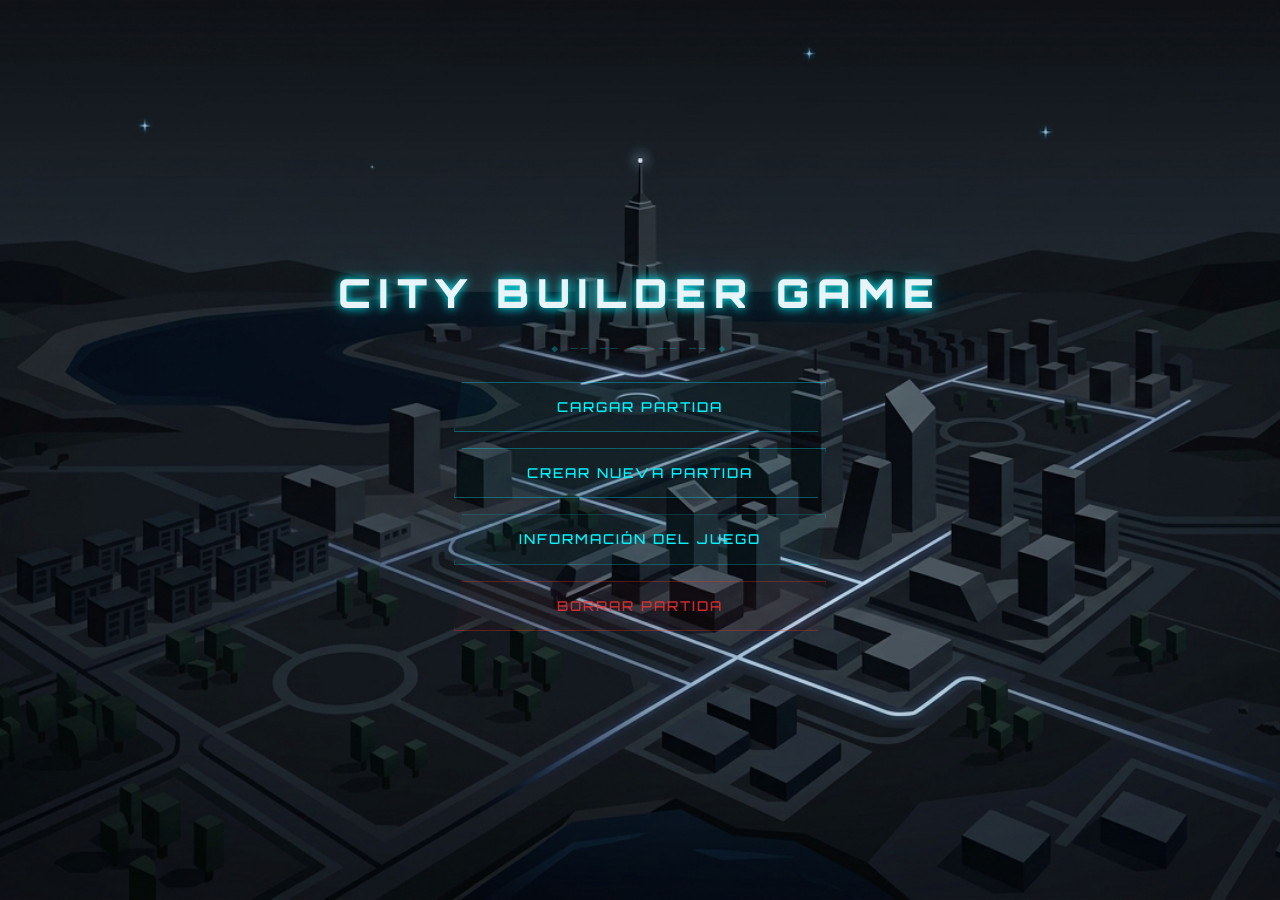
==== commit a92544fd: "Proyecto" ====
--- a/index.html
+++ b/index.html
@@ -4,1125 +4,478 @@
 <head>
     <meta charset="UTF-8">
     <meta name="viewport" content="width=device-width, initial-scale=1.0">
-    <title>Artemis II — Guía de Estudio</title>
-    <link
-        href="https://fonts.googleapis.com/css2?family=Space+Mono:ital,wght@0,400;0,700;1,400&family=Fraunces:ital,wght@0,300;0,600;0,900;1,300&display=swap"
-        rel="stylesheet">
-    <style>
-        :root {
-            --bg: #0a0d14;
-            --surface: #111520;
-            --surface2: #161b2e;
-            --border: #1e2640;
-            --accent: #4fc3f7;
-            --accent2: #f97316;
-            --accent3: #a78bfa;
-            --green: #34d399;
-            --red: #f87171;
-            --text: #e2e8f0;
-            --muted: #64748b;
-            --tag-fisica: #1e3a5f;
-            --tag-fisica-t: #60a5fa;
-            --tag-mision: #1a3a2e;
-            --tag-mision-t: #34d399;
-            --tag-clave: #3b2a1a;
-            --tag-clave-t: #fb923c;
-            --tag-tecnica: #2d1f4e;
-            --tag-tecnica-t: #a78bfa;
-            --tag-avanzado: #2d1a1a;
-            --tag-avanzado-t: #f87171;
-            --tag-contexto: #1a2d3b;
-            --tag-contexto-t: #67e8f9;
-        }
-
-        * {
-            box-sizing: border-box;
-            margin: 0;
-            padding: 0;
-        }
-
-        body {
-            background: var(--bg);
-            color: var(--text);
-            font-family: 'Space Mono', monospace;
-            font-size: 14px;
-            line-height: 1.7;
-            min-height: 100vh;
-        }
-
-        /* Stars background */
-        body::before {
-            content: '';
-            position: fixed;
-            top: 0;
-            left: 0;
-            right: 0;
-            bottom: 0;
-            background-image:
-                radial-gradient(1px 1px at 10% 20%, rgba(255, 255, 255, 0.4) 0%, transparent 100%),
-                radial-gradient(1px 1px at 30% 60%, rgba(255, 255, 255, 0.3) 0%, transparent 100%),
-                radial-gradient(1px 1px at 50% 10%, rgba(255, 255, 255, 0.5) 0%, transparent 100%),
-                radial-gradient(1px 1px at 70% 80%, rgba(255, 255, 255, 0.3) 0%, transparent 100%),
-                radial-gradient(1px 1px at 85% 30%, rgba(255, 255, 255, 0.4) 0%, transparent 100%),
-                radial-gradient(2px 2px at 20% 90%, rgba(255, 255, 255, 0.2) 0%, transparent 100%),
-                radial-gradient(1px 1px at 60% 45%, rgba(255, 255, 255, 0.3) 0%, transparent 100%),
-                radial-gradient(1px 1px at 90% 70%, rgba(255, 255, 255, 0.2) 0%, transparent 100%),
-                radial-gradient(1px 1px at 5% 50%, rgba(255, 255, 255, 0.3) 0%, transparent 100%),
-                radial-gradient(2px 2px at 42% 75%, rgba(255, 255, 255, 0.15) 0%, transparent 100%);
-            pointer-events: none;
-            z-index: 0;
-        }
-
-        .container {
-            max-width: 900px;
-            margin: 0 auto;
-            padding: 60px 24px 100px;
-            position: relative;
-            z-index: 1;
-        }
-
-        /* Header */
-        .header {
-            text-align: center;
-            margin-bottom: 70px;
-            padding: 60px 0 40px;
-            border-bottom: 1px solid var(--border);
-            position: relative;
-        }
-
-        .header::after {
-            content: '';
-            position: absolute;
-            bottom: -1px;
-            left: 50%;
-            transform: translateX(-50%);
-            width: 200px;
-            height: 1px;
-            background: linear-gradient(90deg, transparent, var(--accent), transparent);
-        }
-
-        .mission-badge {
-            display: inline-block;
-            background: rgba(79, 195, 247, 0.1);
-            border: 1px solid rgba(79, 195, 247, 0.3);
-            color: var(--accent);
-            font-family: 'Space Mono', monospace;
-            font-size: 11px;
-            letter-spacing: 3px;
-            padding: 6px 16px;
-            border-radius: 2px;
-            margin-bottom: 24px;
-            text-transform: uppercase;
-        }
-
-        h1 {
-            font-family: 'Fraunces', serif;
-            font-size: clamp(2.5rem, 6vw, 4.5rem);
-            font-weight: 900;
-            line-height: 1.05;
-            letter-spacing: -1px;
-            margin-bottom: 16px;
-            background: linear-gradient(135deg, #e2e8f0 0%, var(--accent) 60%, #a78bfa 100%);
-            -webkit-background-clip: text;
-            -webkit-text-fill-color: transparent;
-            background-clip: text;
-        }
-
-        .subtitle {
-            color: var(--muted);
-            font-size: 13px;
-            letter-spacing: 1px;
-        }
-
-        /* Section headers */
-        .session-header {
-            display: flex;
-            align-items: center;
-            gap: 16px;
-            margin: 60px 0 32px;
-            padding-bottom: 16px;
-            border-bottom: 1px solid var(--border);
-        }
-
-        .session-label {
-            font-family: 'Fraunces', serif;
-            font-size: 1.6rem;
-            font-weight: 600;
-            color: var(--text);
-        }
-
-        .session-time {
-            font-size: 12px;
-            color: var(--accent);
-            background: rgba(79, 195, 247, 0.1);
-            border: 1px solid rgba(79, 195, 247, 0.2);
-            padding: 3px 10px;
-            border-radius: 2px;
-        }
-
-        /* Cards */
-        .card {
-            background: var(--surface);
-            border: 1px solid var(--border);
-            border-radius: 4px;
-            padding: 28px 32px;
-            margin-bottom: 20px;
-            position: relative;
-            overflow: hidden;
-            transition: border-color 0.2s;
-        }
-
-        .card:hover {
-            border-color: rgba(79, 195, 247, 0.3);
-        }
-
-        .card::before {
-            content: '';
-            position: absolute;
-            top: 0;
-            left: 0;
-            width: 3px;
-            height: 100%;
-            background: linear-gradient(180deg, var(--accent), transparent);
-        }
-
-        .card-number {
-            position: absolute;
-            top: 20px;
-            right: 24px;
-            font-size: 48px;
-            font-family: 'Fraunces', serif;
-            font-weight: 900;
-            color: rgba(79, 195, 247, 0.06);
-            line-height: 1;
-            pointer-events: none;
-        }
-
-        .card h3 {
-            font-family: 'Fraunces', serif;
-            font-size: 1.2rem;
-            font-weight: 600;
-            margin-bottom: 12px;
-            color: #f1f5f9;
-        }
-
-        .card p {
-            color: #94a3b8;
-            margin-bottom: 14px;
-            font-size: 13.5px;
-        }
-
-        /* Tags */
-        .tags {
-            display: flex;
-            gap: 8px;
-            flex-wrap: wrap;
-            margin-top: 16px;
-        }
-
-        .tag {
-            font-size: 10px;
-            letter-spacing: 1.5px;
-            text-transform: uppercase;
-            padding: 3px 10px;
-            border-radius: 2px;
-            font-weight: 700;
-        }
-
-        .tag.fisica {
-            background: var(--tag-fisica);
-            color: var(--tag-fisica-t);
-        }
-
-        .tag.mision {
-            background: var(--tag-mision);
-            color: var(--tag-mision-t);
-        }
-
-        .tag.clave {
-            background: var(--tag-clave);
-            color: var(--tag-clave-t);
-        }
-
-        .tag.tecnica {
-            background: var(--tag-tecnica);
-            color: var(--tag-tecnica-t);
-        }
-
-        .tag.avanzado {
-            background: var(--tag-avanzado);
-            color: var(--tag-avanzado-t);
-        }
-
-        .tag.contexto {
-            background: var(--tag-contexto);
-            color: var(--tag-contexto-t);
-        }
-
-        /* Calc blocks */
-        .calc-block {
-            background: var(--surface2);
-            border: 1px solid var(--border);
-            border-radius: 4px;
-            margin: 28px 0;
-            overflow: hidden;
-        }
-
-        .calc-block-title {
-            font-family: 'Fraunces', serif;
-            font-size: 1.25rem;
-            font-weight: 600;
-            padding: 22px 28px 16px;
-            color: #f1f5f9;
-            border-bottom: 1px solid var(--border);
-            display: flex;
-            align-items: center;
-            gap: 12px;
-        }
-
-        .calc-block-title .tag {
-            font-size: 9px;
-        }
-
-        .calc-block-intro {
-            padding: 16px 28px;
-            color: #94a3b8;
-            font-size: 13px;
-            border-bottom: 1px solid var(--border);
-        }
-
-        .calc-section {
-            padding: 14px 28px;
-            border-bottom: 1px solid var(--border);
-        }
-
-        .calc-section:last-child {
-            border-bottom: none;
-        }
-
-        .calc-section-label {
-            font-size: 9px;
-            letter-spacing: 2px;
-            text-transform: uppercase;
-            color: var(--muted);
-            margin-bottom: 10px;
-            font-weight: 700;
-        }
-
-        .formula-box {
-            background: rgba(79, 195, 247, 0.06);
-            border: 1px solid rgba(79, 195, 247, 0.15);
-        }
-
-        .data-box {
-            background: rgba(52, 211, 153, 0.04);
-            border: 1px solid rgba(52, 211, 153, 0.12);
-        }
-
-        .data-box .calc-section-label {
-            color: var(--green);
-        }
-
-        .sust-box {
-            background: rgba(167, 139, 250, 0.04);
-            border: 1px solid rgba(167, 139, 250, 0.12);
-        }
-
-        .sust-box .calc-section-label {
-            color: var(--accent3);
-        }
-
-        .result-box {
-            background: rgba(248, 113, 113, 0.06);
-            border: 1px solid rgba(248, 113, 113, 0.15);
-        }
-
-        .result-box .calc-section-label {
-            color: var(--red);
-        }
-
-        .extra-box {
-            background: rgba(79, 195, 247, 0.03);
-            border: 1px solid rgba(79, 195, 247, 0.08);
-        }
-
-        .extra-box .calc-section-label {
-            color: var(--accent);
-        }
-
-        code {
-            display: block;
-            font-family: 'Space Mono', monospace;
-            font-size: 13px;
-            line-height: 2;
-            color: #e2e8f0;
-            white-space: pre-wrap;
-        }
-
-        .result-value {
-            font-family: 'Fraunces', serif;
-            font-size: 1.8rem;
-            font-weight: 900;
-            color: var(--red);
-            line-height: 1.3;
-        }
-
-        .note-box {
-            background: rgba(251, 191, 36, 0.05);
-            border: 1px solid rgba(251, 191, 36, 0.15);
-            border-radius: 4px;
-            padding: 14px 18px;
-            margin: 10px 0;
-            font-size: 13px;
-            color: #fbbf24;
-        }
-
-        .debate-box {
-            background: rgba(167, 139, 250, 0.05);
-            border: 1px solid rgba(167, 139, 250, 0.15);
-            border-radius: 4px;
-            padding: 14px 18px;
-            margin: 10px 0;
-            font-size: 13px;
-            color: var(--accent3);
-        }
-
-        .debate-box::before {
-            content: '💬 Debate: ';
-            font-weight: 700;
-        }
-
-        /* Divider */
-        .section-divider {
-            height: 1px;
-            background: linear-gradient(90deg, transparent, var(--border), transparent);
-            margin: 50px 0;
-        }
-
-        /* Index */
-        .index {
-            background: var(--surface);
-            border: 1px solid var(--border);
-            border-radius: 4px;
-            padding: 28px 32px;
-            margin-bottom: 60px;
-        }
-
-        .index h2 {
-            font-family: 'Fraunces', serif;
-            font-size: 1.1rem;
-            color: var(--muted);
-            margin-bottom: 20px;
-            letter-spacing: 2px;
-            text-transform: uppercase;
-            font-size: 11px;
-        }
-
-        .index-list {
-            display: grid;
-            grid-template-columns: 1fr 1fr;
-            gap: 8px 32px;
-            list-style: none;
-        }
-
-        .index-list li a {
-            color: #64748b;
-            text-decoration: none;
-            font-size: 12px;
-            transition: color 0.2s;
-            display: flex;
-            align-items: center;
-            gap: 8px;
-        }
-
-        .index-list li a:hover {
-            color: var(--accent);
-        }
-
-        .index-list li a::before {
-            content: '→';
-            color: var(--accent);
-        }
-
-        @media (max-width: 600px) {
-            .index-list {
-                grid-template-columns: 1fr;
-            }
-
-            .container {
-                padding: 40px 16px 60px;
-            }
-
-            .card {
-                padding: 20px 20px;
-            }
-
-            .calc-section {
-                padding: 12px 20px;
-            }
-
-            .calc-block-title {
-                padding: 18px 20px 12px;
-            }
-        }
-
-        strong {
-            color: #f1f5f9;
-        }
-    </style>
+    <title>City Builder Game</title>
+    <link href="https://cdn.jsdelivr.net/npm/bootstrap@5.3.8/dist/css/bootstrap.min.css" rel="stylesheet">
+    <link rel="stylesheet" href="styles/base.css">
+    <link rel="stylesheet" href="styles/typography.css">
+    <link rel="stylesheet" href="styles/buttons.css">
+    <link rel="stylesheet" href="styles/screens.css">
+    <link rel="stylesheet" href="styles/components.css">
+    <link rel="stylesheet" href="styles/panels.css">
+    <link rel="stylesheet" href="styles/map.css">
+    <link rel="stylesheet" href="styles/responsive.css">
+
+    <!-- MODELOS BASE (van primero porque los demás dependen de ellos) -->
+    <script src="js/models/Building.js"></script>
+    <script src="js/models/CommercialBuilding.js"></script>
+    <script src="js/models/ResidentialBuilding.js"></script>
+    <script src="js/models/IndustrialBuilding.js"></script>
+    <script src="js/models/ServiceBuilding.js"></script>
+    <script src="js/models/UtilityPlant.js"></script>
+    <script src="js/models/Park.js"></script>
+    <script src="js/models/Road.js"></script>
+    <script src="js/models/Cell.js"></script>
+    <script src="js/models/Grid.js"></script>
+    <script src="js/models/Citizen.js"></script>
+    <script src="js/models/City.js"></script>
+    <script src="data/cities.js"></script>
+    <script src="js/services/CityService.js"></script>
+
+    <!-- MANAGERS (dependen de los modelos) -->
+    <script src="js/managers/BuildingManager.js"></script>
+    <script src="js/managers/CitizenManager.js"></script>
+    <script src="js/managers/ResourceManager.js"></script>
+    <script src="js/managers/ScoreManager.js"></script>
+    <script src="js/managers/TurnSystem.js"></script>
+
+    <!-- SERVICIOS -->
+    <script src="js/services/NewsService.js"></script>
+    <script src="js/services/WeatherService.js"></script>
+    <script src="js/services/RoutingService.js"></script>
+    <script src="js/services/CityBuilderStorage.js"></script>
+
+    <!-- UI -->
+    <script src="js/ui/GridRenderer.js"></script>
+    <script src="js/ui/EventHandler.js"></script>
+
+    <!-- UTILS -->
+    <script src="js/utils/helpers.js"></script>
+
 </head>
 
 <body>
-    <div class="container">
-
-        <!-- HEADER -->
-        <header class="header">
-            <div class="mission-badge">NASA Artemis Program · 2026</div>
-            <h1>Artemis II<br>Guía de Estudio</h1>
-            <p class="subtitle">Física orbital · Mecánica de misión · Cálculos completos</p>
+    <!-- ==================== PANTALLA DE INICIO  ====================-->
+    <div id="initial-page" class="screen active">
+        <div class="container min-vh-100 d-flex flex-column justify-content-center align-items-center">
+            <div class="text-center mb-4">
+                <h1 id="game-title">City Builder Game
+                </h1>
+            </div>
+            <div id="buttons" class="d-grid gap-3 col-11 col-sm-8 col-md-6 col-lg-4 mx-auto">
+                <button id="btn-load-game-page" type="button" class="btn btn-primary btn-lg shadow-sm">Cargar
+                    partida</button>
+                <button id="btn-new-city-page" type="button" class="btn btn-light btn-lg shadow-sm">Crear nueva
+                    partida</button>
+                <button id="btn-game-rules-page" type="button" class="btn btn-light btn-lg shadow-sm">Información del
+                    juego</button>
+                <button id="btn-delete-game-page" type="button" class="btn btn-danger btn-lg shadow-sm">Borrar
+                    partida</button>
+            </div>
+        </div>
+    </div>
+
+    <!-- ==================== PANTALLA CARGAR CIUDAD ==================== -->
+    <div id="load-game-page" class="screen load-game city-creation">
+        <button class="btn btn-black btn-back" id="return">← Volver</button>
+        <div class="create-container">
+            <div class="create-header">
+                <h1 class="screen-title d-flex flex-column justify-content-center text-center">
+                    Cargar partida
+                </h1>
+            </div>
+
+            <div class="form-section">
+                <h2 class="screen-title">Selecciona una ciudad guardada</h2>
+                <div id="saved-games-list" class="list-group">
+                    <h2 class="screen-subtitle">No hay ciudades guardadas</h2>
+                </div>
+
+            </div>
+
+            <div class="d-grid mt-3" id="button-div">
+                <button class="btn-primary btn-xl btn-full" id="btn-load-game">
+                    Cargar Ciudad
+                </button>
+            </div>
+            <div class="d-grid mt-3">
+                <button class="btn-primary btn-xl btn-full" id="btn-load-json">
+                    Importar ciudad desde JSON
+                </button>
+            </div>
+        </div>
+    </div>
+
+    <!-- ==================== PANTALLA INFORMACION DE JUEGO ==================== -->
+    <div id="game-info-page" class="screen">
+        <button class="btn btn-black btn-back" id="btn-info-back-page">← Volver</button>
+        <div class="create-container">
+            <div class="create-header">
+                <h1 class="screen-title d-flex flex-column justify-content-center text-center">Información del juego
+                </h1>
+            </div>
+            <p class="parragraph-info-page">Asumes el rol de alcalde de una ciudad virtual con el objetivo de hacerla
+                crecer y prosperar. Cuentas con
+                un capital inicial de <span id="dinero">$50,000</span> para comenzar a construir la infraestructura.
+                Las calles deben
+                establecerse antes que cualquier edificio, ya que toda construcción requiere una vía adyacente. Es
+                indispensable que construyas plantas de electricidad y agua para mantener la ciudad en funcionamiento —
+                si alguno de estos recursos se agota, la partida finaliza. La construcción de zonas residenciales te
+                permitirá atraer habitantes, los comercios e industrias les ofrecerán empleo, y los servicios como
+                parques u hospitales mantendrán su bienestar. El juego avanza por turnos: en cada uno se generan
+                recursos, crece la población y se actualiza tu puntuación. Tu desempeño se evalúa en función del tamaño
+                de la ciudad, la economía y la felicidad de tus ciudadanos. Las decisiones que tomes definirán el futuro
+                de tu ciudad.</p>
+        </div>
+    </div>
+
+    <!-- ==================== PANTALLA BORRAR PARTIDA ==================== -->
+    <div id="delete-game-page" class="screen">
+        <button class="btn btn-black btn-back" id="return-page">← Volver</button>
+        <div class="create-container">
+            <div class="create-header">
+                <h1 class="screen-title d-flex flex-column justify-content-center text-center">
+                    Borrar partida
+                </h1>
+            </div>
+            <div class="form-section">
+                <h2 class="screen-title">Selecciona una ciudad guardada</h2>
+                <div id="delete-games-list" class="list-group">
+                    <h2 class="screen-subtitle">No hay ciudades guardadas</h2>
+                </div>
+
+            </div>
+            <div class="d-grid mt-3">
+                <button class="btn-primary btn-xl btn-full" id="delete-game-button">Borrar partida</button>
+            </div>
+        </div>
+    </div>
+
+    <!-- ==================== PANTALLA CREACIÓN DE CIUDAD ==================== -->
+    <div id="city-info-page" class="screen city-creation">
+        <button class="btn btn-black btn-back" id="btn-back-page">← Volver</button>
+        <div class="create-container">
+            <div class="create-header">
+                <h1 id="title" class="d-flex flex-column justify-content-center align-items-center">
+                    Fundar Nueva Ciudad</h1>
+            </div>
+
+            <!-- Identidad -->
+            <div class="form-section">
+                <h2 class="screen-title">Identidad</h2>
+                <div class="row g-3">
+                    <div class="col-l-12 col-sm-6">
+                        <label
+                            class="screen-subtitle d-flex flex-column justify-content-center align-items-center">Nombre
+                            de la Ciudad</label>
+                        <input type="text" id="input-city-name" class="form-control form-input" maxlength="1000"
+                            placeholder="Ej: Manizales" required />
+                    </div>
+                    <div class="col-12 col-sm-6">
+                        <label
+                            class="screen-subtitle d-flex flex-column justify-content-center align-items-center">Nombre
+                            del Alcalde</label>
+                        <input type="text" id="input-mayor-name" class="form-control form-input" maxlength="50"
+                            placeholder="Ingresa un nombre" required />
+                    </div>
+                </div>
+            </div>
+
+            <!-- Región -->
+            <div class="form-section">
+                <h2 class="screen-title">Región Geográfica
+                </h2>
+                <div class="row g-3">
+                    <div class="col-12">
+                        <label
+                            class="screen-subtitle form-label d-flex flex-column justify-content-center align-items-center">Ciudad
+                            de Colombia</label>
+                        <select id="input-region" class="form-select form-input">
+                            <option value="" required>— Selecciona una opción —</option>
+                        </select>
+                    </div>
+                </div>
+            </div>
+
+            <!-- Configuracion del juego -->
+
+            <div class="form-section">
+                <h2 class="screen-title">Configuración del
+                    juego
+                </h2>
+                <div class="row g-3">
+                    <div class="col-12 col-sm-4">
+
+                        <label
+                            class="screen-subtitle d-flex flex-column justify-content-center align-items-center">Tamaño
+                            del Mapa</label>
+                        <div class="range-container">
+                            <input type="range" id="input-map-size" class="screen-subtitle form-range" min="15" max="30"
+                                value=15 step="1" />
+                            <span id="map-size-display" class="screen-title range-display">15×15</span>
+                        </div>
+                    </div>
+                    <div class="col-12 col-sm-4">
+                        <label
+                            class="screen-subtitle form-label d-flex flex-column justify-content-center align-items-center">Duración
+                            del Turno (seg)</label>
+                        <input type="number" id="input-turn-duration" class="form-control form-input" min="5" max="120"
+                            value="5" required />
+                    </div>
+                    <div class="col-12 col-sm-4">
+                        <label
+                            class="screen-subtitle form-label d-flex flex-column justify-content-center align-items-center">Tasa
+                            de Crecimiento (ciudadanos/turno)</label>
+                        <input type="number" id="input-growth-rate" class="form-control form-input" min="1" max="10"
+                            value="1" required />
+                    </div>
+
+                    <div class="row g-3">
+                        <div class="col-12 col-sm-4">
+                            <label
+                                class=" screen-subtitle form-label d-flex flex-column justify-content-center align-items-center">Electricidad
+                                inicial</label>
+                            <input type="number" id="input-init-electricity" class="form-control form-input" min="0"
+                                value="0" />
+                        </div>
+                        <div class="col-12 col-sm-4">
+                            <label
+                                class="screen-subtitle form-label d-flex flex-column justify-content-center align-items-center">Agua
+                                inicial</label>
+                            <input type="number" id="input-init-water" class="form-control form-input" min="0"
+                                value="0" />
+                        </div>
+                        <div class="col-12 col-sm-4">
+                            <label
+                                class="screen-subtitle form-label d-flex flex-column justify-content-center align-items-center">Alimentos
+                                iniciales</label>
+                            <input type="number" id="input-init-food" class="form-control form-input" min="0"
+                                value="0" />
+                        </div>
+                    </div>
+                </div>
+            </div>
+
+            <!-- Acción -->
+            <div class="d-grid mt-3">
+                <button class="btn-primary btn-xl btn-full" id="btn-load-txt">
+                    Importar mapa desde TXT
+                </button>
+            </div>
+            <div class="d-grid mt-3" id="button-div">
+                <button class="btn-primary btn-xl btn-full" id="btn-create-game">
+                    🏗️ Fundar Ciudad
+                </button>
+            </div>
+        </div>
+    </div>
+
+    <!--  ==================== PANTALLA DE JUEGO  ====================-->
+    <div id="game-page" class=" screen city-creation">
+
+        <!-- REEMPLAZA solo el bloque del header en tu index.html -->
+        <!-- Quita los dos <br> que había dentro de header-left y header-right -->
+
+        <header id="header">
+            <div id="header-inner">
+
+                <!-- Izquierda: botón + ciudad/alcalde -->
+                <div id="header-left">
+                    <button type="button" id="return-start-page">Menú principal</button>
+                    <div id="container-city">
+                        <h6 id="city-name"></h6>
+                        <h6 id="city-mayor"></h6>
+                    </div>
+                </div>
+
+                <!-- Centro: título -->
+                <div id="header-center">
+                    <h3 id="screen-title">City Builder Game</h3>
+                </div>
+
+                <!-- Derecha: recursos + puntuación -->
+                <div id="header-right">
+                    <div id="resources-edit-panel">
+                        <span id="money">💵 $50,000</span>
+                        <div class="resource-edit-row">
+                            <label class="resource-edit-label">⚡</label>
+                            <input type="number" id="edit-electricity" class="resource-edit-input" min="0" value="0" />
+                            <button class="resource-edit-btn" data-resource="electricity">✓</button>
+                        </div>
+                        <div class="resource-edit-row">
+                            <label class="resource-edit-label">💧</label>
+                            <input type="number" id="edit-water" class="resource-edit-input" min="0" value="0" />
+                            <button class="resource-edit-btn" data-resource="water">✓</button>
+                        </div>
+                        <div class="resource-edit-row">
+                            <label class="resource-edit-label">🌾</label>
+                            <input type="number" id="edit-food" class="resource-edit-input" min="0" value="0" />
+                            <button class="resource-edit-btn" data-resource="food">✓</button>
+                        </div>
+                        <span id="population">👥 0</span>
+                        <span id="happiness">😊 0%</span>
+                    </div>
+                    <div class="puntuation">
+                        <h5 class="subtitles">Pts</h5>
+                        <div id="score-panel">
+                            <h4>0</h4>
+                        </div>
+                    </div>
+                </div>
+
+            </div>
         </header>
-
-        <!-- INDEX -->
-        <div class="index">
-            <h2>Contenidos</h2>
-            <ul class="index-list">
-                <li><a href="#plan">Plan de estudio</a></li>
-                <li><a href="#mision">Misión Artemis II</a></li>
-                <li><a href="#v-orbital">Velocidad orbital en LEO</a></li>
-                <li><a href="#v-escape">Velocidad de escape</a></li>
-                <li><a href="#tli">Maniobra TLI · Δv</a></li>
-                <li><a href="#gravedad">Aceleración gravitacional variable</a></li>
-                <li><a href="#neutro">Punto neutro Tierra-Luna</a></li>
-                <li><a href="#luna-orbital">Velocidad orbital de la Luna</a></li>
-                <li><a href="#pericynthion">Flyby en pericynthion</a></li>
-                <li><a href="#kepler">Leyes de Kepler</a></li>
-            </ul>
-        </div>
-
-        <!-- ══════════════════════════════════════════
-       BLOQUE I — PLAN DE ESTUDIO
-  ══════════════════════════════════════════ -->
-        <section id="plan">
-
-            <!-- MAÑANA DÍA 1 -->
-            <div class="session-header">
-                <span class="session-label">Mañana — Sesión 1</span>
-                <span class="session-time">4–5 h</span>
-            </div>
-
-            <div class="card">
-                <div class="card-number">1</div>
-                <h3>Velocidad orbital y de escape</h3>
-                <p>Fórmulas centrales: <strong>v_orbital = √(GM/r)</strong> y <strong>v_escape = √(2GM/r)</strong>. Para
-                    la Tierra en LEO: ~7.9 km/s. Para escapar: ~11.2 km/s. Entiende por qué v_escape = √2 · v_orbital.
-                    El SLS llevó al Orion a ~10.9 km/s con el TLI.</p>
-                <div class="tags"><span class="tag fisica">física</span><span class="tag clave">clave</span></div>
-            </div>
-
-            <div class="card">
-                <div class="card-number">2</div>
-                <h3>Vectores en la misión</h3>
-                <p>Domina la tabla: <strong>vector posición r⃗</strong>, <strong>velocidad v⃗</strong>,
-                    <strong>aceleración a⃗</strong> (causada por gravedad multibody) y <strong>thrust F⃗</strong>
-                    (durante quemas). Para cada maniobra: ¿qué vector cambia y en qué dirección?
-                </p>
-                <div class="tags"><span class="tag fisica">física</span></div>
-            </div>
-
-            <div class="card">
-                <div class="card-number">3</div>
-                <h3>La maniobra TLI</h3>
-                <p>Trans-Lunar Injection: quema del motor que aumenta v desde ~7.9 km/s hasta ~10.9 km/s. El vector
-                    velocidad se alinea tangencialmente para 'escapar' la esfera de influencia terrestre. Calcula el Δv
-                    aproximado.</p>
-                <div class="tags"><span class="tag mision">misión</span><span class="tag fisica">física</span></div>
-            </div>
-
-            <div class="card">
-                <div class="card-number">4</div>
-                <h3>Aceleración gravitacional variable</h3>
-                <p>g = GM/r². A medida que el Orion se aleja, la aceleración disminuye. Cerca de la Tierra: 9.8 m/s². A
-                    mitad de camino (~192,000 km): ~0.26 m/s². En el punto L1 Tierra-Luna: g_tierra = g_luna (fuerza
-                    neta = 0 en esa dirección).</p>
-                <div class="tags"><span class="tag fisica">física</span><span class="tag avanzado">avanzado</span></div>
-            </div>
-
-            <!-- TARDE DÍA 1 -->
-            <div class="session-header">
-                <span class="session-label">Tarde — Sesión 1</span>
-                <span class="session-time">2–3 h</span>
-            </div>
-
-            <div class="card">
-                <div class="card-number">1</div>
-                <h3>Las Leyes de Kepler aplicadas</h3>
-                <p><strong>1ª:</strong> Órbitas elípticas (no circulares). <strong>2ª:</strong> La nave barre áreas
-                    iguales en tiempos iguales — más rápida cerca de un cuerpo. <strong>3ª:</strong> T² ∝ a³. Identifica
-                    en qué momento de la misión va más rápido y por qué.</p>
-                <div class="tags"><span class="tag fisica">física</span></div>
-            </div>
-
-            <div class="card">
-                <div class="card-number">2</div>
-                <h3>Preguntas de profe: practica estas</h3>
-                <p><em>"¿La nave acelera o desacelera camino a la Luna?"</em> → Desacelera por g de la Tierra, luego
-                    acelera por g de la Luna. <em>"¿Por qué la trayectoria no es línea recta?"</em> → Fuerzas
-                    gravitacionales múltiples la curvan constantemente.</p>
-                <div class="tags"><span class="tag tecnica">técnica</span><span class="tag clave">clave</span></div>
-            </div>
-
-            <div class="card">
-                <div class="card-number">3</div>
-                <h3>Haz los cálculos a mano</h3>
-                <p>Calcula v_orbital para LEO (r = 6371 + 185 km), v_escape, y compara con los 10.9 km/s del TLI.
-                    Entiende por qué no llegan a 11.2 km/s: <strong>no necesitan escapar completamente, solo alcanzar la
-                        órbita lunar.</strong></p>
-                <div class="tags"><span class="tag tecnica">técnica</span></div>
-            </div>
-
-            <!-- MAÑANA DÍA 2 — PROFUNDIZACIÓN -->
-            <div class="session-header">
-                <span class="session-label">Mañana — Profundización</span>
-                <span class="session-time">3 h</span>
-            </div>
-
-            <div class="card">
-                <div class="card-number">1</div>
-                <h3>Derívate las fórmulas, no solo las memorices</h3>
-                <p><strong>Para v_orbital:</strong> iguala fuerza gravitacional con fuerza centrípeta: GMm/r² = mv²/r →
-                    v = √(GM/r).<br><strong>Para v_escape:</strong> iguala energía cinética con potencial gravitacional:
-                    ½mv² = GMm/r → v = √(2GM/r). Ser capaz de derivarlas impresiona.</p>
-                <div class="tags"><span class="tag fisica">física</span><span class="tag clave">clave</span></div>
-            </div>
-
-            <div class="card">
-                <div class="card-number">2</div>
-                <h3>Calcula el Δv de cada maniobra</h3>
-                <p>Δv es el cambio de velocidad de una maniobra. TLI: Δv ≈ 3.1 km/s (de ~7.9 a ~10.9 km/s). Entiende que
-                    el combustible es proporcional al Δv — <strong>ecuación de Tsiolkovsky: Δv = v_e ·
-                        ln(m₀/m_f)</strong>.</p>
-                <div class="tags"><span class="tag fisica">física</span><span class="tag avanzado">avanzado</span></div>
-            </div>
-
-            <div class="card">
-                <div class="card-number">3</div>
-                <h3>La esfera de influencia gravitacional</h3>
-                <p>La Tierra domina gravitacionalmente hasta ~929,000 km (radio de Hill). La Luna domina dentro de
-                    ~66,000 km. Entre esas esferas, ambos cuerpos ejercen fuerza significativa. La nave 'entra' en la
-                    esfera lunar cuando la aceleración lunar supera la terrestre.</p>
-                <div class="tags"><span class="tag fisica">física</span></div>
-            </div>
-
-            <!-- MAÑANA DÍA 3 — MISIÓN ESPECÍFICA -->
-            <div class="session-header">
-                <span class="session-label">Mañana — Misión específica</span>
-                <span class="session-time">3 h</span>
-            </div>
-
-            <div class="card">
-                <div class="card-number">1</div>
-                <h3>Datos del flyby lunar (6 abril 2026)</h3>
-                <p>Altitud de pericynthion: <strong>6,545 km</strong>. Duración del flyby: <strong>~8 horas</strong> de
-                    observaciones. La cara oculta de la Luna fue visible. El spacecraft tracking fue interrumpido
-                    durante la cara oculta. Estos detalles muestran dominio real del tema.</p>
-                <div class="tags"><span class="tag mision">misión</span><span class="tag clave">clave</span></div>
-            </div>
-
-            <div class="card">
-                <div class="card-number">2</div>
-                <h3>¿Por qué free-return y no ir directo?</h3>
-                <p><strong>Ventajas físicas:</strong> no requiere quema de inserción lunar (ahorra ~1 km/s Δv). Si falla
-                    el motor, la tripulación regresa sola. <strong>Desventaja:</strong> no puede aterrizar. Es un
-                    balance ingeniería-seguridad-física que la NASA eligió conscientemente.</p>
-                <div class="tags"><span class="tag fisica">física</span><span class="tag mision">misión</span></div>
-            </div>
-
-            <div class="card">
-                <div class="card-number">3</div>
-                <h3>El papel del SLS vs el Orion</h3>
-                <p><strong>SLS (Space Launch System):</strong> el cohete. Hace el trabajo de lanzamiento y TLI.
-                    <strong>Orion:</strong> la cápsula tripulada. Después del TLI, el SLS ya no opera. El Orion vuela
-                    solo con pequeños propulsores de ajuste. Distinguirlos muestra precisión técnica.
-                </p>
-                <div class="tags"><span class="tag mision">misión</span></div>
-            </div>
-
-            <!-- TARDE DÍA 3 -->
-            <div class="session-header">
-                <span class="session-label">Tarde — Sesión 3</span>
-                <span class="session-time">2–3 h</span>
-            </div>
-
-            <div class="card">
-                <div class="card-number">1</div>
-                <h3>Tripulación y datos reales</h3>
-                <p>4 astronautas a bordo del Orion 'Integrity'. Primera misión tripulada del programa Artemis. El 6 de
-                    abril de 2026 realizaron observaciones científicas durante el flyby durante ~8 horas. Conoce sus
-                    nombres.</p>
-                <div class="tags"><span class="tag mision">misión</span></div>
-            </div>
-
-            <div class="card">
-                <div class="card-number">2</div>
-                <h3>Las efemérides: qué son y por qué importan</h3>
-                <p>Una efeméride es una tabla que predice la posición de un cuerpo celeste en el tiempo. La NASA las usa
-                    para planificar la intercepción con la Luna. Son producto de mecánica orbital y observación
-                    astronómica acumulada. <strong>Menciona JPL Horizons en el debate.</strong></p>
-                <div class="tags"><span class="tag fisica">física</span></div>
-            </div>
-
-            <div class="card">
-                <div class="card-number">3</div>
-                <h3>Prepara el contexto del debate</h3>
-                <p>Sé el que conecta física con misión: cuando un compañero explique la fórmula de velocidad orbital, tú
-                    añade 'y por eso en la fase TLI el SLS aumentó la velocidad a X km/s'. Conoce los datos numéricos de
-                    la misión para apoyar los argumentos físicos.</p>
-                <div class="tags"><span class="tag tecnica">técnica</span></div>
-            </div>
-
-            <div class="card" style="border-color: rgba(249,115,22,0.3);">
-                <div class="card-number">✦</div>
-                <h3>Contexto: Artemis II completa</h3>
-                <p><strong>1 abril 2026:</strong> lanzamiento desde KSC. Orion + SLS. Primeras horas: LEO a ~185 km.
-                    Quema TLI. ~4 días de trayectoria. <strong>6 abril:</strong> flyby lunar a 6,545 km (pericynthion).
-                    Regreso a Tierra. Entiende cada hito.</p>
-                <div class="tags"><span class="tag mision">misión</span><span class="tag clave">clave</span></div>
-            </div>
-
-            <div class="card">
-                <div class="card-number">★</div>
-                <h3>¿Por qué no aterrizan en la Luna?</h3>
-                <p>Artemis II es misión de <strong>prueba tripulada del sistema completo</strong>. Objetivo: verificar
-                    Orion con humanos, free-return como seguridad. <strong>Artemis III (2027+)</strong> será el
-                    alunizaje. Importante diferenciarlo en el debate.</p>
-                <div class="tags"><span class="tag mision">misión</span></div>
-            </div>
-
-            <div class="card">
-                <div class="card-number">◆</div>
-                <h3>Comparación con Apollo 13</h3>
-                <p>Apollo 13 también usó free-return tras la explosión — pero a solo 251 km de la Luna. Artemis II pasó
-                    a 6,545 km. Ambas usan la misma física (gravedad lunar como 'catapulta'), pero <strong>Artemis II
-                        nunca estuvo en peligro: es su trayectoria nominal.</strong></p>
-                <div class="tags"><span class="tag contexto">contexto</span><span class="tag clave">clave</span></div>
-            </div>
-
-            <div class="card">
-                <div class="card-number">∞</div>
-                <h3>¿Cómo 'encontraron' la Luna?</h3>
-                <p>La Luna se mueve ~1 km/s en su órbita. La NASA calculó dónde estaría 4 días después del lanzamiento
-                    usando <strong>efemérides</strong> (tablas de posición futura de cuerpos celestes). El software
-                    <strong>JPL Horizons</strong> y <strong>Copernicus</strong> hacen esto con integración numérica.
-                </p>
-                <div class="tags"><span class="tag fisica">física</span><span class="tag clave">clave</span></div>
-            </div>
-
-        </section>
-
-        <div class="section-divider"></div>
-
-        <!-- ══════════════════════════════════════════
-       BLOQUE II — CÁLCULOS COMPLETOS
-  ══════════════════════════════════════════ -->
-
-        <div class="session-header" style="margin-top:0">
-            <span class="session-label">Cálculos detallados</span>
-            <span class="session-time">Física</span>
-        </div>
-
-        <!-- CÁLCULO 1: V ORBITAL LEO -->
-        <div class="calc-block" id="v-orbital">
-            <div class="calc-block-title">
-                Velocidad orbital en LEO
-                <span class="tag fisica">física</span>
-            </div>
-            <div class="calc-block-intro">
-                El Orion orbita la Tierra a 185 km de altitud antes del TLI. ¿A qué velocidad debe ir para mantenerse en
-                órbita estable? Se iguala la fuerza gravitacional con la fuerza centrípeta: GMm/r² = mv²/r, y se despeja
-                v.
-            </div>
-
-            <div class="calc-section formula-box">
-                <div class="calc-section-label">Fórmula</div>
-                <code>v = √(GM_T / r)</code>
-            </div>
-
-            <div class="calc-section data-box">
-                <div class="calc-section-label">Datos reales</div>
-                <code>r = R_T + h_LEO = 6,371 + 185 = 6,556 km
-r = 6.556 × 10⁶ m
-GM_T = 3.986 × 10¹⁴ m³/s²</code>
-            </div>
-
-            <div class="calc-section sust-box">
-                <div class="calc-section-label">Sustitución</div>
-                <code>v = √(3.986×10¹⁴ / 6.556×10⁶)
-v = √(60,795,607)</code>
-            </div>
-
-            <div class="calc-section result-box">
-                <div class="calc-section-label">Resultado</div>
-                <div class="result-value">v = 7,797 m/s ≈ 7.80 km/s</div>
-            </div>
-
-            <div class="calc-section extra-box">
-                <div class="calc-section-label">Por qué importa</div>
-                <code>El Orion da una vuelta completa a la Tierra cada ~89 minutos
-a esta velocidad. No 'flota' — está en caída libre constante
-alrededor del planeta.</code>
-            </div>
-
-            <div class="calc-section"
-                style="background:rgba(167,139,250,0.04); border-top:1px solid rgba(167,139,250,0.12);">
-                <div class="debate-box">La profe puede preguntar por qué los astronautas flotan si hay gravedad.
-                    Respuesta: porque están cayendo continuamente junto con la nave — es ingravidez aparente, no
-                    ausencia de gravedad.</div>
-            </div>
-        </div>
-
-        <!-- CÁLCULO 2: V ESCAPE -->
-        <div class="calc-block" id="v-escape">
-            <div class="calc-block-title">
-                Velocidad de escape desde LEO
-                <span class="tag fisica">física</span>
-            </div>
-            <div class="calc-block-intro">
-                Para salir definitivamente del campo gravitacional terrestre desde LEO, la nave necesita alcanzar la
-                velocidad de escape. Se iguala la energía cinética con la energía potencial gravitacional: ½mv² = GMm/r.
-            </div>
-
-            <div class="calc-section formula-box">
-                <div class="calc-section-label">Fórmula</div>
-                <code>v_esc = √(2 · GM_T / r) = √2 · v_orbital</code>
-            </div>
-
-            <div class="calc-section data-box">
-                <div class="calc-section-label">Datos reales (misma r que LEO)</div>
-                <code>r = 6.556 × 10⁶ m
-v_esc = √(2 × 3.986×10¹⁴ / 6.556×10⁶)
-v_esc = √(121,591,214)</code>
-            </div>
-
-            <div class="calc-section result-box">
-                <div class="calc-section-label">Resultado</div>
-                <div class="result-value">v_esc = 11,027 m/s ≈ 11.03 km/s</div>
-            </div>
-
-            <div class="calc-section" style="background:rgba(52,211,153,0.04); border:1px solid rgba(52,211,153,0.12);">
-                <div class="calc-section-label" style="color:var(--green)">Verificación elegante</div>
-                <code>v_esc = √2 × v_orbital = 1.4142 × 7,797 = 11,028 m/s ✓</code>
-            </div>
-
-            <div class="calc-section extra-box">
-                <div class="calc-section-label">Por qué importa</div>
-                <code>La velocidad de escape es siempre √2 veces la velocidad orbital
-a la misma altura. Esto sale directo de conservación de energía
-— no depende de la masa de la nave.</code>
-            </div>
-
-            <div class="calc-section" style="background:rgba(167,139,250,0.04);">
-                <div class="debate-box">Si la profe pide que demuestres la relación v_esc = √2 · v_orbital: parte de
-                    ½mv² = GMm/r (escape) vs GMm/r² = mv²/r (órbita), despeja v en cada una y divide. Sale √2
-                    directamente.</div>
-            </div>
-        </div>
-
-        <!-- CÁLCULO 3: TLI Δv -->
-        <div class="calc-block" id="tli">
-            <div class="calc-block-title">
-                Δv del TLI (Trans-Lunar Injection)
-                <span class="tag mision">misión</span>
-            </div>
-            <div class="calc-block-intro">
-                El TLI es la quema que acelera el Orion desde su órbita en LEO hasta la velocidad necesaria para escapar
-                la esfera de influencia terrestre y viajar hacia la Luna. El Δv es la diferencia de velocidades entre
-                ambos estados.
-            </div>
-
-            <div class="calc-section formula-box">
-                <div class="calc-section-label">Fórmula</div>
-                <code>Δv_TLI = v_TLI − v_LEO</code>
-            </div>
-
-            <div class="calc-section data-box">
-                <div class="calc-section-label">Datos reales Artemis II</div>
-                <code>v_LEO = 7.80 km/s (calculado arriba)
-v_TLI = 10.9 km/s (dato oficial NASA)
-v_esc = 11.03 km/s (calculado arriba)</code>
-            </div>
-
-            <div class="calc-section sust-box">
-                <div class="calc-section-label">Sustitución</div>
-                <code>Δv_TLI = 10.9 − 7.80</code>
-            </div>
-
-            <div class="calc-section result-box">
-                <div class="calc-section-label">Resultado</div>
-                <div class="result-value">Δv_TLI = 3.10 km/s</div>
-            </div>
-
-            <div class="calc-section" style="background:rgba(79,195,247,0.04); border:1px solid rgba(79,195,247,0.1);">
-                <div class="calc-section-label">¿Por qué 10.9 y no 11.03?</div>
-                <code>El Orion NO necesita escapar completamente la Tierra.
-Solo necesita alcanzar la órbita lunar (~384,400 km).
-La gravedad lunar 'jala' la nave durante el viaje.
-Ahorra ~0.13 km/s vs velocidad de escape total.</code>
-            </div>
-
-            <div class="calc-section extra-box">
-                <div class="calc-section-label">Por qué importa</div>
-                <code>El Δv de 3.10 km/s lo provee el motor J-2X del SLS en una
-quema de ~21 minutos. Cada m/s de Δv cuesta toneladas de
-combustible — ecuación de Tsiolkovsky: Δv = v_e · ln(m₀/m_f).</code>
-            </div>
-        </div>
-
-        <!-- CÁLCULO 4: GRAVEDAD VARIABLE -->
-        <div class="calc-block" id="gravedad">
-            <div class="calc-block-title">
-                Aceleración gravitacional variable
-                <span class="tag fisica">física</span>
-                <span class="tag avanzado">avanzado</span>
-            </div>
-            <div class="calc-block-intro">
-                g = GM_T / r². A medida que el Orion se aleja de la Tierra, la gravedad que siente disminuye con el
-                cuadrado de la distancia.
-            </div>
-
-            <div class="calc-section formula-box">
-                <div class="calc-section-label">Fórmula</div>
-                <code>g = GM_T / r²</code>
-            </div>
-
-            <div class="calc-section data-box">
-                <div class="calc-section-label">En superficie terrestre</div>
-                <code>r = 6.371×10⁶ m
-g = 3.986×10¹⁴ / (6.371×10⁶)²
-g = 3.986×10¹⁴ / 4.059×10¹³</code>
-            </div>
-
-            <div class="calc-section result-box">
-                <div class="calc-section-label">g en superficie</div>
-                <div class="result-value" style="font-size:1.4rem">g = 9.82 m/s² (valor de referencia ✓)</div>
-            </div>
-
-            <div class="calc-section data-box">
-                <div class="calc-section-label">En LEO (185 km)</div>
-                <code>r = 6.556×10⁶ m
-g = 3.986×10¹⁴ / (6.556×10⁶)²
-g = 3.986×10¹⁴ / 4.298×10¹³</code>
-            </div>
-
-            <div class="calc-section result-box">
-                <div class="calc-section-label">g en LEO</div>
-                <div class="result-value" style="font-size:1.4rem">g = 9.28 m/s² (solo 5.5% menos que en superficie)
-                </div>
-            </div>
-
-            <div class="calc-section data-box">
-                <div class="calc-section-label">A mitad de camino (~192,200 km)</div>
-                <code>r = 1.922×10⁸ m
-g = 3.986×10¹⁴ / (1.922×10⁸)²
-g = 3.986×10¹⁴ / 3.694×10¹⁶</code>
-            </div>
-
-            <div class="calc-section result-box">
-                <div class="calc-section-label">g a mitad del viaje</div>
-                <div class="result-value" style="font-size:1.4rem">g = 0.0108 m/s² (≈ 910 veces menor que en superficie)
-                </div>
-            </div>
-        </div>
-
-        <!-- CÁLCULO 5: PUNTO NEUTRO -->
-        <div class="calc-block" id="neutro">
-            <div class="calc-block-title">
-                Punto neutro Tierra-Luna
-                <span class="tag fisica">física</span>
-            </div>
-            <div class="calc-block-intro">
-                Existe un punto en la ruta donde la atracción gravitacional de la Tierra y la Luna son iguales en
-                magnitud pero opuestas en dirección — la fuerza neta sobre el Orion en esa dirección es cero. Se
-                encuentra igualando ambas aceleraciones.
-            </div>
-
-            <div class="calc-section formula-box">
-                <div class="calc-section-label">Condición de equilibrio</div>
-                <code>GM_T / r² = GM_L / (d − r)²</code>
-            </div>
-
-            <div class="calc-section sust-box">
-                <div class="calc-section-label">Reorganizando</div>
-                <code>(d − r)² / r² = GM_L / GM_T
-(d − r) / r = √(GM_L / GM_T)
-(d − r) / r = √(4.903×10¹² / 3.986×10¹⁴)
-(d − r) / r = √(0.01230) = 0.1109</code>
-            </div>
-
-            <div class="calc-section data-box">
-                <div class="calc-section-label">Despejando r</div>
-                <code>d/r − 1 = 0.1109
-d/r = 1.1109
-r = 384,400 / 1.1109</code>
-            </div>
-
-            <div class="calc-section result-box">
-                <div class="calc-section-label">Distancia desde la Tierra</div>
-                <div class="result-value">r ≈ 346,000 km (90% del camino a la Luna)</div>
-            </div>
-
-            <div class="calc-section" style="background:rgba(52,211,153,0.04); border:1px solid rgba(52,211,153,0.12);">
-                <div class="calc-section-label" style="color:var(--green)">Verificación</div>
-                <code>g_T en 346,000 km = 3.986×10¹⁴/(3.46×10⁸)² = 3.33×10⁻³ m/s²
-g_L en 38,400 km  = 4.903×10¹²/(3.84×10⁷)² = 3.33×10⁻³ m/s² ✓</code>
-            </div>
-
-            <div class="calc-section extra-box">
-                <div class="calc-section-label">Por qué importa</div>
-                <code>Este punto está a ~346,000 km de la Tierra — a solo 38,400 km
-de la Luna. Antes de este punto, la Tierra 'frena' más.
-Después, la Luna 'jala' más.
-El Orion cruza este punto ~3.5 días después del lanzamiento.</code>
-            </div>
-        </div>
-
-        <!-- CÁLCULO 6: VELOCIDAD ORBITAL LUNA -->
-        <div class="calc-block" id="luna-orbital">
-            <div class="calc-block-title">
-                Velocidad orbital de la Luna
-                <span class="tag fisica">física</span>
-            </div>
-            <div class="calc-block-intro">
-                Para 'encontrar' la Luna, la NASA necesitaba saber exactamente dónde estaría 4 días después del
-                lanzamiento. La Luna orbita a ~384,400 km de la Tierra — ¿a qué velocidad?
-            </div>
-
-            <div class="calc-section formula-box">
-                <div class="calc-section-label">Fórmula (misma que para LEO)</div>
-                <code>v_L = √(GM_T / d_T-L)</code>
-            </div>
-
-            <div class="calc-section data-box">
-                <div class="calc-section-label">Datos</div>
-                <code>d_T-L = 384,400 km = 3.844×10⁸ m
-v_L = √(3.986×10¹⁴ / 3.844×10⁸)
-v_L = √(1,037,461)</code>
-            </div>
-
-            <div class="calc-section result-box">
-                <div class="calc-section-label">Velocidad orbital de la Luna</div>
-                <div class="result-value">v_L = 1,018 m/s ≈ 1.02 km/s</div>
-            </div>
-
-            <div class="calc-section" style="background:rgba(79,195,247,0.04); border:1px solid rgba(79,195,247,0.1);">
-                <div class="calc-section-label">¿Cuánto se mueve en 4 días?</div>
-                <code>t = 4 días = 4 × 86,400 = 345,600 s
-d = v × t = 1,018 × 345,600
-d ≈ 351,821 km  (casi una vuelta completa al ecuador terrestre)</code>
-            </div>
-
-            <div class="calc-section extra-box">
-                <div class="calc-section-label">Por qué importa</div>
-                <code>En los 4 días que tardó el Orion en llegar, la Luna recorrió
-~351,800 km en su órbita. La NASA calculó el punto exacto de
-intercepción con meses de anticipación usando efemérides
-y integración numérica.</code>
-            </div>
-
-            <div class="calc-section" style="background:rgba(167,139,250,0.04);">
-                <div class="debate-box">Este cálculo conecta física con ingeniería de misión: '¿Cómo sabían dónde iba a
-                    estar la Luna? Porque su velocidad orbital es ~1.02 km/s, completamente predecible con mecánica
-                    newtoniana.'</div>
-            </div>
-        </div>
-
-        <!-- CÁLCULO 7: FLYBY EN PERICYNTHION -->
-        <div class="calc-block" id="pericynthion">
-            <div class="calc-block-title">
-                Velocidad de escape lunar en pericynthion
-                <span class="tag mision">misión</span>
-                <span class="tag fisica">física</span>
-            </div>
-            <div class="calc-block-intro">
-                El pericynthion es el punto de máximo acercamiento a la Luna: 6,545 km sobre la superficie (6 de abril,
-                2026). Calculamos la velocidad de escape de la Luna en ese punto para entender la energía mínima del
-                flyby.
-            </div>
-
-            <div class="calc-section formula-box">
-                <div class="calc-section-label">Velocidad de escape lunar en pericynthion</div>
-                <code>v_esc_L = √(2 · GM_L / r_peri)</code>
-            </div>
-
-            <div class="calc-section data-box">
-                <div class="calc-section-label">Radio en pericynthion</div>
-                <code>r_peri = R_L + h_peri = 1,737 + 6,545 = 8,282 km
-r_peri = 8.282 × 10⁶ m</code>
-            </div>
-
-            <div class="calc-section sust-box">
-                <div class="calc-section-label">Sustitución</div>
-                <code>v_esc_L = √(2 × 4.903×10¹² / 8.282×10⁶)
-v_esc_L = √(1,184,870)</code>
-            </div>
-
-            <div class="calc-section result-box">
-                <div class="calc-section-label">Velocidad mínima en pericynthion</div>
-                <div class="result-value">v_esc_L ≈ 1,088 m/s ≈ 1.09 km/s</div>
-            </div>
-
-            <div class="calc-section" style="background:rgba(79,195,247,0.04); border:1px solid rgba(79,195,247,0.1);">
-                <div class="calc-section-label">Contexto físico del flyby</div>
-                <code>El Orion pasa en trayectoria hiperbólica respecto a la Luna.
-Velocidad real > v_esc_L → la Luna NO captura la nave.
-La gravedad lunar dobla la trayectoria ~180° en la cara oculta.
-Resultado: la nave regresa hacia la Tierra sin usar combustible.</code>
-            </div>
-
-            <div class="calc-section extra-box">
-                <div class="calc-section-label">Por qué importa</div>
-                <code>Que el Orion supere la velocidad de escape lunar es clave:
-significa que la Luna NO captura la nave, solo curva su
-trayectoria. Es como un 'rebote gravitacional' que lo devuelve
-a casa.</code>
-            </div>
-
-            <div class="calc-section" style="background:rgba(167,139,250,0.04);">
-                <div class="debate-box">Para el debate: 'El flyby a 6,545 km no era para ver la Luna — era para que la
-                    gravedad lunar actuara como timón, doblando la trayectoria de regreso a la Tierra sin gastar
-                    combustible.'</div>
-            </div>
-        </div>
-
-        <!-- ══════════════════════════════════════════
-       BLOQUE III — RESUMEN DE FÓRMULAS
-  ══════════════════════════════════════════ -->
-        <div class="section-divider"></div>
-
-        <div class="session-header" style="margin-top:0">
-            <span class="session-label">Resumen de fórmulas</span>
-            <span class="session-time">Referencia rápida</span>
-        </div>
-
-        <div class="calc-block" style="border-color:rgba(79,195,247,0.2)">
-            <div class="calc-section formula-box">
-                <div class="calc-section-label">Todas las fórmulas clave</div>
-                <code>v_orbital  = √(GM / r)                  → velocidad en órbita circular
-v_escape   = √(2GM / r) = √2 · v_orbital → velocidad para escapar
-Δv         = v_f − v_i                   → cambio de velocidad (quema)
-Δv         = v_e · ln(m₀ / m_f)         → ecuación de Tsiolkovsky
-g          = GM / r²                     → aceleración gravitacional
-T²         ∝ a³                          → 3ª Ley de Kepler
-
-Constantes:
-  GM_Tierra = 3.986 × 10¹⁴ m³/s²
-  GM_Luna   = 4.903 × 10¹² m³/s²
-  R_Tierra  = 6,371 km
-  R_Luna    = 1,737 km
-  d_T-L     = 384,400 km</code>
-            </div>
-        </div>
-
+        <div class="row">
+            <aside class="col-lg-2 bg-light sidebar p-3">
+                <h5 class="subtitles">Construcción</h5>
+
+                <div class="list-group">
+                    <div id="house-actions" class="d-flex flex-row">
+                        <button id="btn-house" class="list-group-item list-group-item-action"
+                            data-image="assets/icons/House.png" data-type="house">Casa</button>
+                        <button class="chevron" data-target="house-info">∨</button>
+                    </div>
+                    <div id="house-info"></div>
+
+                    <div id="apartment-actions" class="d-flex flex-row">
+                        <button id="btn-apartment" class="list-group-item list-group-item-action"
+                            data-image="assets/icons/Apartment.png" data-type="apartment">Apartamento</button>
+                        <button class="chevron" data-target="apartment-info">∨</button>
+                    </div>
+                    <div id="apartment-info"></div>
+
+                    <div id="store-actions" class="d-flex flex-row">
+                        <button id="btn-store" class="list-group-item list-group-item-action"
+                            data-image="assets/icons/Store.png" data-type="store">Tienda</button>
+                        <button class="chevron" data-target="store-info">∨</button>
+                    </div>
+                    <div id="store-info"></div>
+
+                    <div id="mall-actions" class="d-flex flex-row">
+                        <button id="btn-commercial-center" class="list-group-item list-group-item-action"
+                            data-image="assets/icons/Mall.png" data-type="commercial-center">Centro
+                            Comercial</button>
+                        <button class="chevron" data-target="mall-info">∨</button>
+                    </div>
+                    <div id="mall-info"></div>
+
+                    <div id="factory-actions" class="d-flex flex-row">
+                        <button id="btn-factory" class="list-group-item list-group-item-action"
+                            data-image="assets/icons/Factory.png" data-type="factory">Fábrica</button>
+                        <button class="chevron" data-target="factory-info">∨</button>
+                    </div>
+                    <div id="factory-info"></div>
+
+                    <div id="farm-actions" class="d-flex flex-row">
+                        <button id="btn-farm" class="list-group-item list-group-item-action"
+                            data-image="assets/icons/Farm.png" data-type="farm">Granja</button>
+                        <button class="chevron" data-target="farm-info">∨</button>
+                    </div>
+                    <div id="farm-info"></div>
+
+                    <div id="police-actions" class="d-flex flex-row">
+                        <button id="btn-police-station" class="list-group-item list-group-item-action"
+                            data-image="assets/icons/Police-station.png"
+                            data-type="police-station">Policía</button>
+                        <button class="chevron" data-target="police-info">∨</button>
+                    </div>
+                    <div id="police-info"></div>
+
+                    <div id="firestation-actions" class="d-flex flex-row">
+                        <button id="btn-firefighters" class="list-group-item list-group-item-action"
+                            data-image="assets/icons/Firefighter-station.png"
+                            data-type="firefighter-station">Bomberos</button>
+                        <button class="chevron" data-target="firestation-info">∨</button>
+                    </div>
+                    <div id="firestation-info"></div>
+
+                    <div id="hospital-actions" class="d-flex flex-row">
+                        <button id="btn-hospital" class="list-group-item list-group-item-action"
+                            data-image="assets/icons/Hospital.png" data-type="hospital">Hospital</button>
+                        <button class="chevron" data-target="hospital-info">∨</button>
+                    </div>
+                    <div id="hospital-info"></div>
+
+                    <div id="electricPlant-actions" class="d-flex flex-row">
+                        <button id="btn-power-plant" class="list-group-item list-group-item-action"
+                            data-image="assets/icons/Power-plant.png" data-type="power-plant">Planta
+                            Eléctrica</button>
+                        <button class="chevron" data-target="electricPlant-info">∨</button>
+                    </div>
+                    <div id="electricPlant-info"></div>
+
+                    <div id="waterPlant-actions" class="d-flex flex-row">
+                        <button id="btn-water-plant" class="list-group-item list-group-item-action"
+                            data-image="assets/icons/Water-plant.png" data-type="water-plant">Planta de
+                            Agua</button>
+                        <button class="chevron" data-target="waterPlant-info">∨</button>
+                    </div>
+                    <div id="waterPlant-info"></div>
+
+                    <div id="park-actions" class="d-flex flex-row">
+                        <button id="btn-park" class="list-group-item list-group-item-action"
+                            data-image="assets/icons/Park.png" data-type="park">Parque</button>
+                        <button class="chevron" data-target="park-info">∨</button>
+                    </div>
+                    <div id="park-info"></div>
+
+                    <div id="road-actions" class="d-flex flex-row">
+                        <button id="btn-road" class="list-group-item list-group-item-action"
+                            data-image="assets/icons/Road.png" data-type="road">Vía</button>
+                        <button class="chevron" data-target="road-info">∨</button>
+                    </div>
+                    <div id="road-info"></div>
+
+                    <button id="btn-demolish" class="list-group-item list-group-item-action text-danger"
+                        data-type="demolish">Demoler</button>
+
+                    <hr>
+                    <button id="btn-route" class="btn btn-primary w-100 mb-2">Calcular Ruta</button>
+                    <button id="export" class="btn btn-warning w-100">Exportar</button>
+                </div>
+            </aside>
+
+            <!-- Mapa Central -->
+            <main id="map-container" class="col-lg-7 p-3">
+                <table id="grid"></table>
+            </main>
+
+            <!-- Sidebar Derecho -->
+            <aside class="col-lg-3 bg-light p-3">
+
+                <h5 class="subtitles">Clima</h5>
+                <div id="weather-widget" class="mb-4">
+                    <p id="city-temperature">Temperatura: -- °C</p>
+                    <p id="city-condition">Condición: --</p>
+                    <p id="city-humidity">Humedad: --%</p>
+                    <p id="city-wind-velocity">Velocidad del viento: --</p>
+                </div>
+
+                <h5 class="subtitles">Noticias</h5>
+                <div id="news-panel">
+                    <div class="card mb-2">
+                        <div class="card-body">
+                            <h6 id="news-title">Título noticia</h6>
+                            <p id="news-info">Descripción breve...</p>
+                        </div>
+                    </div>
+                </div>
+
+                <hr>
+
+            </aside>
+
+        </div>
+    </div>
+
+    <!--  ==================== PANTALLA DE GAME OVER  ====================-->
+    <div id="game-over-page" class="screen city-creation">
+        <div class="game-over-container">
+            <h1 id="game-over-title">⚠ CIUDAD COLAPSADA</h1>
+            <p id="game-over-reason"></p>
+            <p id="game-over-score"></p>
+            <button type="button" id="btn-game-over-menu" class="btn-back">← Volver al menú</button>
+        </div>
     </div>
 </body>
 
-</html>+</html>
--- a/styles/base.css
+++ b/styles/base.css
@@ -0,0 +1,69 @@
+@import url('https://fonts.googleapis.com/css2?family=Orbitron:wght@400;500;700;900&family=Share+Tech+Mono&family=Exo+2:wght@300;400;600;700&display=swap');
+
+:root {
+    --neon-cyan: #00f5ff;
+    --neon-green: #39ff14;
+    --neon-amber: #ffb700;
+    --neon-red: #ff3131;
+    --bg-deep: #050810;
+    --bg-panel: #0a0f1e;
+    --bg-card: #0d1428;
+    --bg-surface: #111827;
+    --border-glow: rgba(0, 245, 255, 0.25);
+    --border-subtle: rgba(0, 245, 255, 0.08);
+    --text-primary: #e8f4f8;
+    --text-secondary: #8bafc4;
+    --text-muted: #4a6b7c;
+    --shadow-neon: 0 0 20px rgba(0, 245, 255, 0.3), 0 0 60px rgba(0, 245, 255, 0.1);
+    --shadow-panel: 0 8px 32px rgba(0, 0, 0, 0.6), 0 2px 8px rgba(0, 0, 0, 0.4);
+    --grid-line: rgba(0, 245, 255, 0.04);
+}
+
+*, *::before, *::after {
+    box-sizing: border-box;
+    margin: 0;
+    padding: 0;
+}
+
+html {
+    scroll-behavior: smooth;
+}
+
+body {
+    font-family: 'Exo 2', sans-serif;
+    background-color: var(--bg-deep);
+    color: var(--text-primary);
+    min-height: 100vh;
+    overflow-x: hidden;
+    position: relative;
+    /* ← elimina display: flex, align-items y justify-content */
+}
+
+/* Grid de fondo atmosférico */
+body::before {
+    content: '';
+    position: fixed;
+    inset: 0;
+    background-image:
+        linear-gradient(var(--grid-line) 1px, transparent 1px),
+        linear-gradient(90deg, var(--grid-line) 1px, transparent 1px);
+    background-size: 40px 40px;
+    pointer-events: none;
+    z-index: 0;
+}
+
+/* Gradiente de viñeta */
+body::after {
+    content: '';
+    position: fixed;
+    inset: 0;
+    background: radial-gradient(ellipse at center, transparent 40%, rgba(5, 8, 16, 0.7) 100%);
+    pointer-events: none;
+    z-index: 0;
+}
+
+/* Scrollbar personalizado */
+::-webkit-scrollbar { width: 6px; height: 6px; }
+::-webkit-scrollbar-track { background: var(--bg-deep); }
+::-webkit-scrollbar-thumb { background: var(--neon-cyan); border-radius: 3px; opacity: 0.5; }
+::-webkit-scrollbar-thumb:hover { background: var(--neon-cyan); }
--- a/styles/typography.css
+++ b/styles/typography.css
@@ -0,0 +1,112 @@
+/* ===== TÍTULOS ===== */
+#screen-title,
+#title,
+#game-title {
+    font-family: 'Orbitron', sans-serif;
+    font-weight: 900;
+    letter-spacing: 0.2em;
+    text-transform: uppercase;
+    color: var(--text-primary);
+    text-shadow: 0 0 10px var(--neon-cyan), 0 0 30px rgba(0, 245, 255, 0.3);
+    margin-bottom: 1.5rem !important;
+    line-height: 1.2;
+}
+
+.screen-title {
+    font-family: 'Orbitron', sans-serif;
+    font-weight: 700;
+    letter-spacing: 0.15em;
+    text-transform: uppercase;
+    color: var(--text-primary);
+    text-shadow: 0 0 8px rgba(0, 245, 255, 0.4);
+    margin-bottom: 1rem !important;
+    font-size: 1rem;
+    position: relative;
+    display: inline-block;
+}
+
+.screen-title::after {
+    content: '';
+    position: absolute;
+    bottom: -4px;
+    left: 0;
+    width: 40px;
+    height: 2px;
+    background: var(--neon-cyan);
+    box-shadow: 0 0 8px var(--neon-cyan);
+}
+
+.screen-subtitle {
+    font-family: 'Exo 2', sans-serif;
+    font-weight: 400;
+    color: var(--text-secondary);
+    font-size: 0.85rem;
+    letter-spacing: 0.05em;
+}
+
+.subtitles {
+    font-family: 'Orbitron', sans-serif;
+    font-weight: 700;
+    font-size: 0.75rem;
+    letter-spacing: 0.2em;
+    text-transform: uppercase;
+    text-align: center;
+    color: var(--neon-cyan);
+    margin-bottom: 0.75rem;
+    text-shadow: 0 0 8px rgba(21, 45, 45, 0.5);
+}
+
+.article-title {
+    font-family: 'Exo 2', sans-serif;
+    font-weight: 600;
+    font-size: 0.85rem;
+    color: var(--text-primary);
+    line-height: 1.3;
+}
+
+.parragraph-info-page {
+    font-family: 'Exo 2', sans-serif;
+    font-weight: 400;
+    letter-spacing: 0.03em;
+    color: var(--text-secondary);
+    line-height: 1.8;
+    font-size: 1rem;
+    max-width: 700px;
+    margin: 0 auto 2rem auto;
+    border-left: 2px solid var(--neon-cyan);
+    padding-left: 1.5rem;
+}
+
+#dinero {
+    font-family: 'Share Tech Mono', monospace;
+    font-weight: 700;
+    color: var(--neon-amber);
+    text-shadow: 0 0 8px rgba(255, 183, 0, 0.5);
+}
+
+/* Recursos en el header */
+#money, #electricity, #water, #food, #population, #happiness {
+    font-family: 'Share Tech Mono', monospace;
+    font-size: 0.85rem;
+    letter-spacing: 0.05em;
+    padding: 3px 10px;
+    background: rgba(0, 245, 255, 0.05);
+    border: 1px solid var(--border-subtle);
+    border-radius: 3px;
+    transition: all 0.3s;
+    white-space: nowrap;
+}
+
+#money { color: var(--neon-amber); border-color: rgba(255, 183, 0, 0.2); }
+#electricity { color: #ffe066; border-color: rgba(255, 224, 102, 0.2); }
+#water { color: #60b4ff; border-color: rgba(96, 180, 255, 0.2); }
+#food { color: var(--neon-green); border-color: rgba(57, 255, 20, 0.2); }
+#population { color: var(--neon-cyan); border-color: var(--border-subtle); }
+#happiness { color: #ff9ff3; border-color: rgba(255, 159, 243, 0.2); }
+
+#city-name, #city-mayor {
+    font-family: 'Share Tech Mono', monospace;
+    font-size: 0.75rem;
+    color: var(--text-secondary);
+    letter-spacing: 0.08em;
+}
--- a/styles/buttons.css
+++ b/styles/buttons.css
@@ -0,0 +1,311 @@
+/* ===== BOTONES MENÚ PRINCIPAL ===== */
+#buttons .btn {
+    background: transparent;
+    border: 1px solid var(--border-glow);
+    border-radius: 0;
+    font-family: 'Orbitron', sans-serif;
+    font-weight: 500;
+    font-size: 0.85rem;
+    text-transform: uppercase;
+    letter-spacing: 0.15em;
+    padding: 14px 24px;
+    transition: all 0.3s cubic-bezier(0.25, 0.8, 0.25, 1);
+    position: relative;
+    overflow: hidden;
+    clip-path: polygon(8px 0%, 100% 0%, calc(100% - 8px) 100%, 0% 100%);
+}
+
+#buttons .btn::before {
+    content: '';
+    position: absolute;
+    inset: 0;
+    background: linear-gradient(90deg, transparent, rgba(0, 245, 255, 0.05), transparent);
+    transform: translateX(-100%);
+    transition: transform 0.5s ease;
+}
+
+#buttons .btn:hover::before {
+    transform: translateX(100%);
+}
+
+#buttons .btn-primary,
+#buttons .btn-light {
+    border-color: rgba(0, 245, 255, 0.3);
+    color: var(--neon-cyan);
+    background: rgba(0, 245, 255, 0.03);
+}
+
+#buttons .btn-primary:hover,
+#buttons .btn-light:hover {
+    background: rgba(0, 245, 255, 0.1);
+    border-color: var(--neon-cyan);
+    color: #fff;
+    box-shadow: var(--shadow-neon), inset 0 0 20px rgba(0, 245, 255, 0.05);
+    transform: translateY(-2px);
+    text-shadow: 0 0 8px var(--neon-cyan);
+}
+
+#buttons .btn-danger {
+    border-color: rgba(255, 49, 49, 0.3);
+    color: rgba(255, 49, 49, 0.8);
+    background: rgba(255, 49, 49, 0.03);
+}
+
+#buttons .btn-danger:hover {
+    background: rgba(255, 49, 49, 0.1);
+    border-color: var(--neon-red);
+    color: #fff;
+    box-shadow: 0 0 20px rgba(255, 49, 49, 0.4), 0 0 60px rgba(255, 49, 49, 0.1);
+    transform: translateY(-2px);
+    text-shadow: 0 0 8px var(--neon-red);
+}
+
+/* ===== BOTÓN VOLVER ===== */
+.btn-back,
+#return, #return-page, #btn-back-page, #btn-info-back-page {
+    font-family: 'Orbitron', sans-serif;
+    font-size: 0.7rem;
+    font-weight: 500;
+    letter-spacing: 0.15em;
+    text-transform: uppercase;
+    color: var(--text-secondary) !important;
+    background: transparent;
+    border: 1px solid var(--border-subtle);
+    padding: 8px 16px;
+    border-radius: 0;
+    position: absolute !important;
+    top: 20px;
+    left: 20px;
+    z-index: 10;
+    transition: all 0.3s;
+    clip-path: polygon(6px 0%, 100% 0%, calc(100% - 6px) 100%, 0% 100%);
+}
+
+.btn-back:hover,
+#return:hover, #return-page:hover, #btn-back-page:hover, #btn-info-back-page:hover {
+    color: var(--neon-cyan) !important;
+    border-color: var(--border-glow);
+    background: rgba(0, 245, 255, 0.05);
+    box-shadow: 0 0 10px rgba(0, 245, 255, 0.2);
+}
+
+/* ===== BOTÓN FUNDAR CIUDAD ===== */
+#btn-create-game {
+    font-family: 'Orbitron', sans-serif;
+    font-weight: 700;
+    font-size: 0.9rem;
+    letter-spacing: 0.2em;
+    text-transform: uppercase;
+    background: linear-gradient(135deg, rgba(0, 245, 255, 0.15), rgba(0, 245, 255, 0.05));
+    border: 1px solid var(--neon-cyan);
+    color: var(--neon-cyan);
+    padding: 16px 32px;
+    border-radius: 0;
+    cursor: pointer;
+    transition: all 0.3s;
+    width: 100%;
+    clip-path: polygon(12px 0%, 100% 0%, calc(100% - 12px) 100%, 0% 100%);
+    text-shadow: 0 0 8px rgba(0, 245, 255, 0.5);
+}
+
+#btn-create-game:hover {
+    background: linear-gradient(135deg, rgba(0, 245, 255, 0.25), rgba(0, 245, 255, 0.1));
+    box-shadow: var(--shadow-neon);
+    transform: translateY(-2px);
+    color: #fff;
+}
+
+/* ===== BOTÓN CARGAR / BORRAR ===== */
+#btn-load-game,
+#delete-game-button, #btn-load-json {
+    font-family: 'Orbitron', sans-serif;
+    font-weight: 700;
+    font-size: 0.8rem;
+    letter-spacing: 0.15em;
+    text-transform: uppercase;
+    background: rgba(0, 245, 255, 0.08);
+    border: 1px solid var(--border-glow);
+    color: var(--neon-cyan);
+    padding: 14px 24px;
+    border-radius: 0;
+    cursor: pointer;
+    transition: all 0.3s;
+    width: 100%;
+    clip-path: polygon(10px 0%, 100% 0%, calc(100% - 10px) 100%, 0% 100%);
+}
+
+#btn-load-game:hover {
+    background: rgba(0, 245, 255, 0.15);
+    box-shadow: var(--shadow-neon);
+    color: #fff;
+}
+
+#delete-game-button {
+    border-color: rgba(255, 49, 49, 0.4);
+    color: var(--neon-red);
+    background: rgba(255, 49, 49, 0.05);
+}
+
+#delete-game-button:hover {
+    background: rgba(255, 49, 49, 0.15);
+    box-shadow: 0 0 20px rgba(255, 49, 49, 0.3);
+    color: #fff;
+}
+
+/* ===== BOTONES SIDEBAR JUEGO ===== */
+.list-group-item {
+    background: transparent !important;
+    border: none !important;
+    border-bottom: 1px solid var(--border-subtle) !important;
+    color: var(--text-secondary) !important;
+    font-family: 'Exo 2', sans-serif;
+    font-size: 0.82rem;
+    font-weight: 600;
+    letter-spacing: 0.05em;
+    text-transform: uppercase;
+    padding: 8px 12px !important;
+    transition: all 0.2s;
+    border-radius: 0 !important;
+    position: relative;
+}
+
+.list-group-item::before {
+    content: '▸';
+    color: var(--neon-cyan);
+    opacity: 0;
+    margin-right: 6px;
+    transition: opacity 0.2s;
+    font-size: 0.7rem;
+}
+
+.list-group-item:hover {
+    background: rgba(0, 245, 255, 0.06) !important;
+    color: var(--neon-cyan) !important;
+    padding-left: 18px !important;
+}
+
+.list-group-item:hover::before {
+    opacity: 1;
+}
+
+.list-group-item.active {
+    background: rgba(0, 245, 255, 0.12) !important;
+    color: var(--neon-cyan) !important;
+    border-color: var(--border-glow) !important;
+    box-shadow: inset 2px 0 0 var(--neon-cyan);
+    text-shadow: 0 0 6px rgba(0, 245, 255, 0.4);
+}
+
+.list-group-item.text-danger {
+    color: rgba(255, 49, 49, 0.7) !important;
+}
+
+.list-group-item.text-danger:hover {
+    color: var(--neon-red) !important;
+    background: rgba(255, 49, 49, 0.06) !important;
+}
+
+/* Botones acción sidebar */
+#btn-route {
+    font-family: 'Orbitron', sans-serif;
+    font-size: 0.65rem;
+    letter-spacing: 0.1em;
+    background: rgba(0, 245, 255, 0.08);
+    border: 1px solid var(--border-glow);
+    color: var(--neon-cyan);
+    border-radius: 0;
+    transition: all 0.3s;
+    clip-path: polygon(6px 0%, 100% 0%, calc(100% - 6px) 100%, 0% 100%);
+}
+
+#export{
+    font-family: 'Orbitron', sans-serif;
+    font-size: 0.65rem;
+    letter-spacing: 0.1em;
+    background: rgba(0, 245, 255, 0.08);
+    border: 1px solid var(--border-glow);
+    color: var(--neon-green);
+    border-radius: 0;
+    transition: all 0.3s;
+    clip-path: polygon(6px 0%, 100% 0%, calc(100% - 6px) 100%, 0% 100%);
+}
+
+#btn-load-json{
+    color: var(--neon-green);
+}
+
+#btn-route:hover, #btn-route.active {
+    background: rgba(0, 245, 255, 0.2);
+    box-shadow: 0 0 12px rgba(0, 245, 255, 0.3);
+    color: #fff;
+}
+
+#save-game-button {
+    font-family: 'Orbitron', sans-serif;
+    font-size: 0.65rem;
+    letter-spacing: 0.1em;
+    background: rgba(57, 255, 20, 0.08);
+    border: 1px solid rgba(57, 255, 20, 0.3);
+    color: var(--neon-green);
+    border-radius: 0;
+    transition: all 0.3s;
+    clip-path: polygon(6px 0%, 100% 0%, calc(100% - 6px) 100%, 0% 100%);
+}
+
+#save-game-button:hover {
+    background: rgba(57, 255, 20, 0.15);
+    box-shadow: 0 0 12px rgba(57, 255, 20, 0.3);
+    color: #fff;
+}
+
+/* Botón menú principal */
+#return-start-page {
+    font-family: 'Orbitron', sans-serif;
+    font-size: 0.6rem;
+    letter-spacing: 0.1em;
+    text-transform: uppercase;
+    background: rgba(0, 245, 255, 0.05);
+    border: 1px solid var(--border-subtle);
+    color: var(--text-secondary);
+    padding: 6px 12px;
+    width: auto;
+    min-width: 110px;
+    transition: all 0.3s;
+    border-radius: 0;
+}
+
+#return-start-page:hover {
+    color: var(--neon-cyan);
+    border-color: var(--border-glow);
+    background: rgba(0, 245, 255, 0.1);
+}
+
+.chevron {
+    background: transparent;
+    border: none;
+    border-bottom: 1px solid var(--border-subtle);
+    color: white;
+    font-size: 0.7rem;
+    padding: 8px 8px;
+    cursor: pointer;
+    transition: all 0.2s;
+    font-family: 'Share Tech Mono', monospace;
+    line-height: 1;
+    flex-shrink: 0;
+}
+
+.chevron:hover {
+    color: var(--neon-cyan);
+    text-shadow: 0 0 6px rgba(0, 245, 255, 0.6);
+    background: rgba(0, 245, 255, 0.06);
+}
+
+.chevron.open {
+    color: var(--neon-cyan);
+    text-shadow: 0 0 8px rgba(0, 245, 255, 0.5);
+}
+
+.building-info-list{
+    color: white;
+    text-shadow: 0 0 8px rgba(0, 245, 255, 0.5);
+}
--- a/styles/screens.css
+++ b/styles/screens.css
@@ -0,0 +1,269 @@
+/* ===== SISTEMA DE PANTALLAS ===== */
+html, body {
+    height: 100%;
+    overflow: hidden; /* ← el body no hace scroll, solo la pantalla activa */
+}
+
+.screen {
+    display: none;
+    width: 100%;
+    height: 100vh;
+    overflow-y: auto;
+    overflow-x: hidden;
+    position: fixed; /* ← cada pantalla ocupa toda la ventana */
+    top: 0;
+    left: 0;
+    z-index: 0;
+}
+
+.screen.active {
+    display: block;
+    z-index: 1;
+}
+
+/* ===== FONDOS ===== */
+#initial-page {
+    background-image: url('../assets/FondoInicio.png');
+    background-size: cover;
+    background-position: center;
+    background-repeat: no-repeat;
+    background-color: var(--bg-deep);
+    display: flex;
+    align-items: center;
+    justify-content: center;
+}
+
+#load-game-page,
+#delete-game-page,
+#game-info-page {
+    background-image: url('../assets/FondoCargarBorrarInfo.jpeg');
+    background-size: cover;
+    background-position: center;
+    background-repeat: no-repeat;
+    background-color: var(--bg-deep);
+}
+
+#city-info-page {
+    background-image: url('../assets/FondoCrearCiudad.png');
+    background-size: cover;
+    background-position: center;
+    background-repeat: no-repeat;
+    background-color: var(--bg-deep);
+}
+
+#game-page {
+    background-color: var(--bg-deep);
+    padding: 0;
+    display: flex;
+    flex-direction: column;
+}
+
+/* ===== ANIMACIÓN TÍTULO INICIO ===== */
+#initial-page #screen-title {
+    font-size: clamp(1.8rem, 5vw, 3.5rem);
+    animation: titleGlow 3s ease-in-out infinite alternate;
+}
+
+@keyframes titleGlow {
+    from { text-shadow: 0 0 10px var(--neon-cyan), 0 0 30px rgba(0, 245, 255, 0.3); }
+    to   { text-shadow: 0 0 20px var(--neon-cyan), 0 0 60px rgba(0, 245, 255, 0.5), 0 0 100px rgba(0, 245, 255, 0.2); }
+}
+
+#initial-page .text-center::after {
+    content: '◆ ── ── ── ── ── ◆';
+    display: block;
+    font-family: 'Share Tech Mono', monospace;
+    color: rgba(0, 245, 255, 0.3);
+    font-size: 0.7rem;
+    letter-spacing: 0.3em;
+    margin-top: 0.5rem;
+}
+
+#game-over-page {
+    background-color: var(--bg-deep);
+    display: flex;
+    align-items: center;
+    justify-content: center;
+}
+
+.game-over-container {
+    display: flex;
+    flex-direction: column;
+    align-items: center;
+    gap: 20px;
+    text-align: center;
+    padding: 2rem;
+}
+
+#game-over-title {
+    font-family: 'Orbitron', sans-serif;
+    font-size: clamp(1.5rem, 5vw, 3rem);
+    color: var(--neon-red);
+    text-shadow: 0 0 20px rgba(255, 49, 49, 0.6), 0 0 60px rgba(255, 49, 49, 0.3);
+    animation: titleGlow 1.5s ease-in-out infinite alternate;
+    letter-spacing: 0.2em;
+}
+
+@keyframes gameOverGlow {
+    from { text-shadow: 0 0 20px rgba(255, 49, 49, 0.6); }
+    to   { text-shadow: 0 0 40px rgba(255, 49, 49, 0.9), 0 0 80px rgba(255, 49, 49, 0.4); }
+}
+
+#game-over-title {
+    animation: gameOverGlow 1.5s ease-in-out infinite alternate;
+}
+
+#game-over-reason {
+    font-family: 'Share Tech Mono', monospace;
+    font-size: 1.1rem;
+    color: var(--text-secondary);
+    letter-spacing: 0.1em;
+}
+
+#game-over-score {
+    font-family: 'Share Tech Mono', monospace;
+    font-size: 1.3rem;
+    color: var(--neon-amber);
+    text-shadow: 0 0 10px rgba(255, 183, 0, 0.5);
+}
+
+#btn-game-over-menu {
+    font-family: 'Orbitron', sans-serif;
+    font-size: 0.8rem;
+    letter-spacing: 0.15em;
+    text-transform: uppercase;
+    background: rgba(255, 49, 49, 0.08);
+    border: 1px solid rgba(255, 49, 49, 0.4);
+    color: var(--neon-red);
+    padding: 12px 28px;
+    border-radius: 0;
+    cursor: pointer;
+    transition: background-color 0.3s, border-color 0.3s, color 0.3s;
+    clip-path: polygon(10px 0%, 100% 0%, calc(100% - 10px) 100%, 0% 100%);
+}
+
+#btn-game-over-menu:hover {
+    background: rgba(255, 49, 49, 0.2);
+    border-color: var(--neon-red);
+    color: #fff;
+    box-shadow: 0 0 20px rgba(255, 49, 49, 0.4);
+}
+
+/* ===== CONTENEDOR FORMULARIOS ===== */
+.city-creation {
+    font-family: 'Exo 2', sans-serif;
+}
+
+.create-container {
+    max-width: 860px;
+    margin: 0 auto;
+    padding: 5rem 2rem 2rem;
+    position: relative;
+    z-index: 2;
+}
+
+.create-header {
+    margin-bottom: 1rem;
+    text-align: center;
+}
+
+.form-section {
+    background: rgba(10, 15, 30, 0.7);
+    border: 1px solid var(--border-subtle);
+    border-top: 1px solid var(--border-glow);
+    padding: 1.5rem;
+    margin-bottom: 1.5rem;
+    position: relative;
+    backdrop-filter: blur(10px);
+}
+
+.form-section::before {
+    content: '';
+    position: absolute;
+    top: 0;
+    left: 0;
+    width: 40px;
+    height: 2px;
+    background: var(--neon-cyan);
+    box-shadow: 0 0 8px var(--neon-cyan);
+}
+
+.form-section::after {
+    content: '';
+    position: absolute;
+    top: 0;
+    right: 0;
+    width: 40px;
+    height: 2px;
+    background: var(--neon-cyan);
+    box-shadow: 0 0 8px var(--neon-cyan);
+}
+
+.form-input,
+.form-control,
+.form-select {
+    background: rgba(0, 245, 255, 0.03) !important;
+    border: 1px solid var(--border-subtle) !important;
+    border-radius: 0 !important;
+    color: var(--text-primary) !important;
+    font-family: 'Share Tech Mono', monospace !important;
+    font-size: 0.85rem !important;
+    padding: 8px 12px !important;
+    transition: all 0.3s;
+}
+
+.form-control:focus,
+.form-select:focus {
+    background: rgba(0, 245, 255, 0.06) !important;
+    border-color: var(--border-glow) !important;
+    box-shadow: 0 0 0 2px rgba(0, 245, 255, 0.1) !important;
+    outline: none !important;
+    color: var(--text-primary) !important;
+}
+
+.form-control::placeholder {
+    color: var(--text-muted) !important;
+    font-family: 'Exo 2', sans-serif !important;
+}
+
+.form-select option {
+    background: var(--bg-panel);
+    color: var(--text-primary);
+}
+
+.form-range {
+    accent-color: var(--neon-cyan);
+}
+
+.range-container {
+    display: flex;
+    align-items: center;
+    gap: 12px;
+}
+
+.range-display {
+    font-family: 'Share Tech Mono', monospace;
+    color: var(--neon-cyan);
+    font-size: 0.85rem;
+    min-width: 60px;
+    text-align: right;
+    text-shadow: 0 0 6px rgba(0, 245, 255, 0.5);
+}
+
+.list-group-item {
+    background: rgba(0, 245, 255, 0.03) !important;
+    border: 1px solid var(--border-subtle) !important;
+    color: var(--text-primary) !important;
+    font-family: 'Exo 2', sans-serif !important;
+    font-size: 0.9rem !important;
+    border-radius: 0 !important;
+    margin-bottom: 4px;
+    padding: 12px 16px !important;
+    transition: all 0.2s;
+    text-align: center;
+}
+
+.list-group-item span {
+    font-family: 'Share Tech Mono', monospace;
+    font-size: 0.85rem;
+}
--- a/styles/components.css
+++ b/styles/components.css
@@ -0,0 +1,518 @@
+/* ===== HEADER ===== */
+#header {
+    position: fixed;
+    top: 0;
+    left: 0;
+    right: 0;
+    z-index: 1000;
+    background: rgba(5, 8, 16, 0.95);
+    border-bottom: 1px solid var(--border-subtle);
+    box-shadow: 0 4px 24px rgba(0, 0, 0, 0.6);
+}
+
+#header::after {
+    content: '';
+    position: absolute;
+    height: 1px;
+    background: linear-gradient(90deg,
+            transparent,
+            rgba(0, 245, 255, 0.6) 20%,
+            rgba(0, 245, 255, 0.8) 50%,
+            rgba(0, 245, 255, 0.6) 80%,
+            transparent);
+    will-change: opacity;
+    animation: scanLine 4s ease-in-out infinite;
+}
+
+@keyframes scanLine {
+
+    0%,
+    100% {
+        opacity: 0.4;
+    }
+
+    50% {
+        opacity: 1;
+    }
+}
+
+/* ===== LAYOUT HEADER - 3 COLUMNAS EN PC, APILADO EN MÓVIL ===== */
+#header-inner {
+    display: grid;
+    grid-template-columns: 1fr auto 1fr;
+    grid-template-rows: auto;
+    align-items: center;
+    padding: 8px 16px;
+    gap: 8px;
+}
+
+#header-left {
+    display: flex;
+    flex-direction: column;
+    align-items: flex-start;
+    gap: 3px;
+    grid-column: 1;
+}
+
+#header-center {
+    display: flex;
+    flex-direction: column;
+    align-items: center;
+    justify-content: center;
+    gap: 2px;
+    grid-column: 2;
+}
+
+#header-right {
+    display: flex;
+    flex-direction: column;
+    align-items: flex-end;
+    gap: 3px;
+    grid-column: 3;
+}
+
+/* ===== TÍTULO ===== */
+#screen-title {
+    font-size: 0.85rem !important;
+    margin: 0 !important;
+    letter-spacing: 0.2em;
+    white-space: nowrap;
+    text-align: center;
+}
+
+/* ===== CIUDAD Y ALCALDE ===== */
+#container-city-info {
+    display: flex;
+    flex-direction: row;
+    gap: 10px;
+}
+
+#city-name,
+#city-mayor {
+    font-family: 'Share Tech Mono', monospace;
+    font-size: 0.62rem;
+    color: var(--text-secondary);
+    letter-spacing: 0.06em;
+    margin: 0;
+}
+
+/* ===== BOTÓN MENÚ PRINCIPAL ===== */
+#return-start-page {
+    font-family: 'Orbitron', sans-serif;
+    font-size: 0.52rem;
+    letter-spacing: 0.1em;
+    text-transform: uppercase;
+    background: rgba(0, 245, 255, 0.05);
+    border: 1px solid var(--border-subtle);
+    color: var(--text-secondary);
+    padding: 4px 10px;
+    transition: all 0.3s;
+    border-radius: 0;
+    white-space: nowrap;
+    cursor: pointer;
+}
+
+#return-start-page:hover {
+    color: var(--neon-cyan);
+    border-color: var(--border-glow);
+    background: rgba(0, 245, 255, 0.1);
+}
+
+/* ===== RECURSOS ===== */
+#resource-panel {
+    display: flex;
+    flex-direction: column;
+    align-items: flex-end;
+    gap: 3px;
+}
+
+#resource-panel-row {
+    display: flex;
+    flex-direction: row;
+    flex-wrap: wrap;
+    gap: 3px;
+    justify-content: flex-end;
+}
+
+#money,
+#edit-electricity,
+#edit-water,
+#edit-food,
+#population,
+#happiness {
+    font-family: 'Share Tech Mono', monospace;
+    font-size: 0.72rem;
+    padding: 2px 5px;
+    background: rgba(0, 245, 255, 0.05);
+    border: 2px solid var(--border-subtle);
+    border-radius: 3px;
+    white-space: nowrap;
+}
+
+.money-green {
+    color: var(--neon-green) !important;
+    border-color: rgba(255, 183, 0, 0.2);
+}
+
+.money-red {
+    color: #ff0033 !important;
+    text-shadow: 0 0 5px #ff0033, 0 0 15px #ff0033, 0 0 30px #ff0033;
+}
+
+.money-yellow {
+    color: #ffcc00 !important;
+    text-shadow:
+        0 0 4px #ffcc00,
+        0 0 10px #ffcc00,
+        0 0 25px #ffcc00,
+        0 0 50px #ffcc0080;
+}
+
+#edit-electricity {
+    color: #ffe066;
+    border-color: rgba(255, 224, 102, 0.2);
+}
+
+#edit-water {
+    color: #60b4ff;
+    border-color: rgba(96, 180, 255, 0.2);
+}
+
+#edit-food {
+    color: var(--neon-green);
+    border-color: rgba(57, 255, 20, 0.2);
+}
+
+#population {
+    color: var(--neon-cyan);
+    border-color: var(--border-subtle);
+}
+
+#happiness {
+    color: #ff9ff3;
+    border-color: rgba(255, 159, 243, 0.2);
+}
+
+/* ===== PUNTUACIÓN ===== */
+.puntuation {
+    display: flex;
+    flex-direction: row;
+    gap: 5px;
+    align-items: center;
+    border-top: 1px solid var(--border-subtle);
+    padding-top: 2px;
+}
+
+.puntuation .subtitles {
+    font-size: 0.58rem;
+    margin: 0;
+}
+
+#score-panel h4 {
+    font-family: 'Share Tech Mono', monospace;
+    font-size: 0.8rem;
+    color: var(--neon-amber);
+    text-shadow: 0 0 8px rgba(255, 183, 0, 0.5);
+    margin: 0;
+}
+
+/* ===== RESPONSIVE HEADER ===== */
+@media (max-width: 768px) {
+    #header-inner {
+        grid-template-columns: 1fr;
+        grid-template-rows: auto auto auto;
+        padding: 6px 12px;
+        gap: 5px;
+    }
+
+    #header-center {
+        grid-column: 1;
+        grid-row: 1;
+        order: 1;
+    }
+
+    #header-right {
+        grid-column: 1;
+        grid-row: 2;
+        order: 2;
+        align-items: center;
+    }
+
+    #header-left {
+        grid-column: 1;
+        grid-row: 3;
+        order: 3;
+        align-items: center;
+        width: 100%;
+    }
+
+    #resource-panel {
+        align-items: center;
+    }
+
+    #resource-panel-row {
+        justify-content: center;
+    }
+
+    #screen-title {
+        font-size: 0.78rem !important;
+    }
+
+    #money,
+    #electricity,
+    #water,
+    #food,
+    #population,
+    #happiness {
+        font-size: 0.65rem;
+        padding: 1px 4px;
+    }
+}
+
+/* ===== GAME PAGE - OFFSET PARA HEADER FIJO ===== */
+/* PC: header ~55px */
+#game-page {
+    padding-top: 55px;
+}
+
+#game-page .row {
+    margin-top: 0;
+    flex: 1;
+    min-height: calc(100vh - 55px);
+}
+
+.sidebar {
+    height: calc(100vh - 55px);
+    background: rgba(8, 12, 22, 0.95) !important;
+    border-right: 1px solid var(--border-subtle);
+    padding: 16px 12px !important;
+    overflow-y: auto;
+    position: relative;
+}
+
+aside.col-lg-3 {
+    height: calc(100vh - 55px);
+    background: rgba(8, 12, 22, 0.95) !important;
+    border-left: 1px solid var(--border-subtle);
+    padding: 16px !important;
+    overflow-y: auto;
+}
+
+/* Tablet: header ~100px */
+@media (max-width: 768px) {
+    #game-page {
+        padding-top: 105px;
+    }
+
+    #game-page .row {
+        min-height: calc(100vh - 105px);
+    }
+
+    .sidebar {
+        height: auto;
+    }
+
+    aside.col-lg-3 {
+        height: auto;
+    }
+}
+
+/* Móvil: header ~130px */
+@media (max-width: 480px) {
+    #game-page {
+        padding-top: 135px;
+    }
+
+    #game-page .row {
+        min-height: calc(100vh - 135px);
+    }
+}
+
+/* ===== SIDEBAR DECORATIVO ===== */
+.sidebar::before {
+    content: '';
+    position: absolute;
+    top: 0;
+    right: 0;
+    width: 1px;
+    height: 100%;
+    background: linear-gradient(180deg, transparent, var(--neon-cyan), transparent);
+    opacity: 0.3;
+}
+
+.sidebar .list-group {
+    display: flex;
+    flex-direction: column;
+    gap: 1px;
+}
+
+.sidebar hr {
+    border-color: var(--border-subtle);
+    margin: 10px 0;
+    opacity: 1;
+}
+
+aside.col-lg-3 hr {
+    border-color: var(--border-subtle);
+    opacity: 1;
+}
+
+/* ===== WEATHER WIDGET ===== */
+#weather-widget {
+    background: rgba(0, 245, 255, 0.03);
+    border: 1px solid var(--border-subtle);
+    padding: 10px;
+    margin-bottom: 12px;
+    font-family: 'Share Tech Mono', monospace;
+}
+
+#weather-widget p {
+    font-size: 0.75rem;
+    color: var(--text-secondary);
+    margin-bottom: 3px;
+    letter-spacing: 0.03em;
+}
+
+#city-temperature {
+    color: var(--neon-amber) !important;
+}
+
+#city-condition {
+    color: var(--text-primary) !important;
+}
+
+#city-humidity {
+    color: #60b4ff !important;
+}
+
+#city-wind-velocity {
+    color: var(--neon-cyan) !important;
+}
+
+/* ===== NOTICIAS ===== */
+#news-panel {
+    display: flex;
+    flex-direction: column;
+    gap: 8px;
+    max-height: 350px;
+    overflow-y: auto;
+}
+
+#news-panel .card {
+    background: rgba(0, 245, 255, 0.03) !important;
+    border: 1px solid var(--border-subtle) !important;
+    border-radius: 0 !important;
+    border-left: 2px solid rgba(0, 245, 255, 0.3) !important;
+    transition: all 0.2s;
+}
+
+#news-panel .card:hover {
+    border-left-color: var(--neon-cyan) !important;
+    background: rgba(0, 245, 255, 0.06) !important;
+}
+
+#news-panel .card-body {
+    padding: 10px 12px;
+}
+
+#news-panel .article-title {
+    font-size: 0.78rem;
+    color: var(--text-primary);
+    margin-bottom: 4px;
+}
+
+#news-panel p {
+    font-size: 0.72rem;
+    color: var(--text-muted);
+    margin-bottom: 6px;
+    line-height: 1.4;
+}
+
+#news-panel a {
+    font-family: 'Share Tech Mono', monospace;
+    font-size: 0.7rem;
+    color: var(--neon-cyan);
+    text-decoration: none;
+    letter-spacing: 0.05em;
+}
+
+#news-panel a:hover {
+    text-shadow: 0 0 6px var(--neon-cyan);
+}
+
+.news-image {
+    width: 100%;
+    height: 100px;
+    object-fit: cover;
+    margin-top: 8px;
+    filter: saturate(0.7) brightness(0.8);
+    border: 1px solid var(--border-subtle);
+    transition: filter 0.3s;
+}
+
+.news-image:hover {
+    filter: saturate(1) brightness(1);
+}
+
+/* ===== PANEL EDICIÓN RECURSOS ===== */
+#resources-edit-panel {
+    display: flex;
+    flex-direction: row;
+    gap: 6px;
+}
+
+.resource-edit-row {
+    display: flex;
+    align-items: center;
+    gap: 6px;
+}
+
+.resource-edit-label {
+    font-family: 'Share Tech Mono', monospace;
+    font-size: 0.72rem;
+    color: var(--text-secondary);
+    flex: 1;
+    white-space: nowrap;
+}
+
+.resource-edit-input {
+    font-family: 'Share Tech Mono', monospace !important;
+    font-size: 0.75rem !important;
+    background: rgba(0, 245, 255, 0.03) !important;
+    border: 1px solid var(--border-subtle) !important;
+    color: var(--text-primary) !important;
+    padding: 3px 6px !important;
+    width: 55px;
+    border-radius: 0 !important;
+    text-align: left;
+}
+
+.resource-edit-input:focus {
+    border-color: var(--border-glow) !important;
+    outline: none !important;
+    background: rgba(0, 245, 255, 0.06) !important;
+}
+
+.resource-edit-btn {
+    font-family: 'Share Tech Mono', monospace;
+    font-size: 0.75rem;
+    background: rgba(57, 255, 20, 0.08);
+    border: 1px solid rgba(57, 255, 20, 0.3);
+    color: var(--neon-green);
+    padding: 3px 8px;
+    cursor: pointer;
+    border-radius: 0;
+    transition: background-color 0.2s, border-color 0.2s;
+}
+
+.resource-edit-btn:hover {
+    background: rgba(57, 255, 20, 0.2);
+    border-color: var(--neon-green);
+    color: #fff;
+}
+
+input[type="number"]::-webkit-outer-spin-button,
+input[type="number"]::-webkit-inner-spin-button {
+    -webkit-appearance: none;
+    margin: 0;
+}
--- a/styles/panels.css
+++ b/styles/panels.css
@@ -0,0 +1,70 @@
+/* panels.css */
+
+/* ===== PANEL DE RECURSOS ===== */
+#resources-edit-panel {
+    display: flex;
+    flex-wrap: wrap;
+    align-items: center;
+    gap: 8px;
+}
+
+.resource-edit-row {
+    display: flex;
+    flex-direction: row-reverse;
+    align-items: center;
+    gap: 4px;
+    white-space: nowrap;
+}
+
+.resource-edit-label {
+    font-size: 0.9rem;
+}
+
+.resource-edit-input {
+    width: 70px;
+    font-size: 0.8rem;
+    padding: 2px 4px;
+}
+
+.resource-edit-btn {
+    font-size: 0.75rem;
+    padding: 2px 6px;
+}
+
+/* ===== PUNTUACIÓN ===== */
+.puntuation {
+    border-top: 1px solid var(--border-subtle);
+    padding-top: 6px;
+    margin-top: 4px;
+}
+
+/* ===== CARDS NOTICIAS ===== */
+.card {
+    background: var(--bg-card) !important;
+    border-color: var(--border-subtle) !important;
+}
+
+/* ===== LISTA DE PARTIDAS ===== */
+#saved-games-list .list-group-item,
+#delete-games-list .list-group-item {
+    font-family: 'Share Tech Mono', monospace !important;
+    font-size: 0.85rem !important;
+    text-transform: none !important;
+    letter-spacing: 0.05em !important;
+    color: var(--text-primary) !important;
+}
+
+/* ===== SEPARADORES ===== */
+hr {
+    border-color: var(--border-subtle);
+    opacity: 1;
+}
+
+/* ===== ALERTAS / MODALS ===== */
+.alert {
+    background: rgba(0, 245, 255, 0.05);
+    border: 1px solid var(--border-glow);
+    color: var(--text-primary);
+    border-radius: 0;
+    font-family: 'Exo 2', sans-serif;
+}
--- a/styles/map.css
+++ b/styles/map.css
@@ -0,0 +1,163 @@
+/* ===== CONTENEDOR DEL MAPA ===== */
+#map-container {
+    background-color: #060c18;
+    padding: 1px !important;
+    display: flex;
+    align-items: flex-start;
+    justify-content: center;
+    overflow: auto;
+    position: relative;
+    max-height: calc(100vh - 55px);
+}
+
+/* Marco decorativo del mapa */
+#map-container::before {
+    content: 'CITY MAP // GRID VIEW';
+    position: absolute;
+    top: 6px;
+    left: 16px;
+    font-family: 'Share Tech Mono', monospace;
+    font-size: 0.6rem;
+    color: rgba(0, 245, 255, 0.25);
+    letter-spacing: 0.2em;
+    pointer-events: none;
+}
+
+#map-container::after {
+    position: absolute;
+    top: 0;
+    left: 0;
+    right: 0;
+    height: 1px;
+    background: linear-gradient(90deg, transparent, rgba(0, 245, 255, 0.2), transparent);
+}
+
+/* ===== GRID ===== */
+#grid {
+    display: table !important;
+    border-collapse: collapse !important;
+    width: fit-content !important;
+    table-layout: fixed;
+}
+
+#grid tr {
+    display: table-row !important;
+}
+
+#grid td {
+    display: table-cell !important;
+}
+
+/* ===== CELDAS ===== */
+.cell {
+    width: 70px;
+    height: 70px;
+    border: 1px solid rgba(0, 30, 40, 0.8);
+    display: flex;
+    margin: 0 !important;
+    padding: 0 !important;
+    box-sizing: border-box;
+    justify-content: center;
+    align-items: center;
+    overflow: hidden;
+    background-color: #0e1e2a;
+    position: relative;
+    transition: background-color 0.15s, border-color 0.15s;
+}
+
+/* Textura de terreno */
+.cell::after {
+    content: '';
+    position: absolute;
+    inset: 0;
+    background-image:
+        radial-gradient(circle at 30% 30%, rgba(255,255,255,0.02) 1px, transparent 1px),
+        radial-gradient(circle at 70% 70%, rgba(255,255,255,0.01) 1px, transparent 1px);
+    background-size: 8px 8px;
+    pointer-events: none;
+}
+
+.cell:hover {
+    background-color: rgba(0, 80, 120, 0.6);
+    border-color: rgba(0, 245, 255, 0.4);
+    cursor: crosshair;
+    z-index: 2;
+    box-shadow: inset 0 0 12px rgba(0, 245, 255, 0.15);
+}
+
+.cell:hover::before {
+    content: '';
+    position: absolute;
+    inset: 0;
+    border: 1px solid rgba(0, 245, 255, 0.5);
+    pointer-events: none;
+    z-index: 3;
+}
+
+/* ===== IMAGEN DENTRO DE CELDA ===== */
+.cell-icon {
+    width: 100% !important;
+    height: 100% !important;
+    object-fit: cover;
+    display: block;
+    position: absolute;
+    top: 0;
+    left: 0;
+}
+
+/* ===== ICONO DE VÍA MÁS PEQUEÑO ===== */
+.cell-icon.road-icon {
+    width: 60% !important;
+    height: 60% !important;
+    object-fit: contain;
+    top: 50%;
+    left: 50%;
+    transform: translate(-50%, -50%);
+}
+
+.cell:hover .cell-icon {
+    transform: scale(1.05);
+}
+
+.cell:hover .cell-icon.road-icon {
+    transform: translate(-50%, -50%) scale(1.05);
+}
+
+/* ===== RUTA DIJKSTRA ===== */
+.route-highlight {
+    background-color: rgba(255, 183, 0, 0.2) !important;
+    border-color: rgba(255, 183, 0, 0.6) !important;
+    box-shadow:
+        inset 0 0 8px rgba(255, 183, 0, 0.3),
+        0 0 6px rgba(255, 183, 0, 0.4) !important;
+    z-index: 2;
+    animation: routePulse 1.5s ease-in-out infinite alternate;
+}
+
+@keyframes routePulse {
+    from { box-shadow: inset 0 0 8px rgba(255, 183, 0, 0.3); }
+    to   { box-shadow: inset 0 0 16px rgba(255, 183, 0, 0.5), 0 0 8px rgba(255, 183, 0, 0.3); }
+}
+
+/* ===== MARGIN TOP DINÁMICO ===== */
+#game-page .row {
+    margin-top: 70px;
+}
+
+@media (max-width: 768px) {
+    #map-container {
+        padding: 4px !important;
+    }
+
+    #game-page .row {
+        --bs-gutter-x: 0 !important;
+        --bs-gutter-y: 0 !important;
+        margin-left: 0 !important;
+        margin-right: 0 !important;
+    }
+
+    #game-page .row > * {
+        padding-left: 0 !important;
+        padding-right: 0 !important;
+    }
+}
--- a/styles/responsive.css
+++ b/styles/responsive.css
@@ -0,0 +1,108 @@
+/* responsive.css */
+
+@media (max-width: 992px) {
+    .sidebar {
+        border-right: none;
+        border-bottom: 1px solid var(--border-subtle);
+    }
+
+    aside.col-lg-3 {
+        border-left: none;
+        border-top: 1px solid var(--border-subtle);
+    }
+
+    #resources-edit-panel {
+        gap: 4px !important;
+    }
+
+    #money, #population, #happiness {
+        font-size: 0.72rem;
+        padding: 2px 6px;
+        white-space: nowrap;
+    }
+
+    .resource-edit-input {
+        width: 55px;
+        font-size: 0.72rem;
+    }
+}
+
+@media (max-width: 768px) {
+    .create-container {
+        padding: 4.5rem 1rem 1rem;
+    }
+
+    #screen-title {
+        font-size: 0.85rem !important;
+        letter-spacing: 0.15em;
+    }
+
+    .form-section {
+        padding: 1rem;
+    }
+
+    #game-page .row {
+        margin-top: 130px;
+    }
+
+    #header-center {
+        display: none;
+    }
+
+    #header-right {
+        width: 100%;
+    }
+
+    #resources-edit-panel {
+        display: grid;
+        grid-template-columns: repeat(3, 1fr);
+        width: 100%;
+        gap: 4px;
+    }
+
+    #resources-edit-panel #money,
+    #resources-edit-panel #population,
+    #resources-edit-panel #happiness {
+        text-align: center;
+        padding: 4px 6px;
+        font-size: 11px;
+    }
+
+    #resources-edit-panel .resource-edit-row {
+        justify-content: center;
+        padding: 4px 2px;
+        font-size: 11px;
+    }
+
+    #resources-edit-panel .resource-edit-input {
+        width: 45px;
+        font-size: 11px;
+    }
+
+    .puntuation {
+        text-align: center;
+    }
+}
+
+@media (max-width: 576px) {
+    #initial-page #screen-title {
+        font-size: 1.5rem !important;
+    }
+
+    #buttons .btn {
+        font-size: 0.75rem;
+        padding: 10px 16px;
+    }
+
+    #header {
+        padding: 8px 12px !important;
+    }
+
+    #game-page .row {
+        margin-top: 160px;
+    }
+
+    #resources-edit-panel {
+        grid-template-columns: repeat(2, 1fr);
+    }
+}
